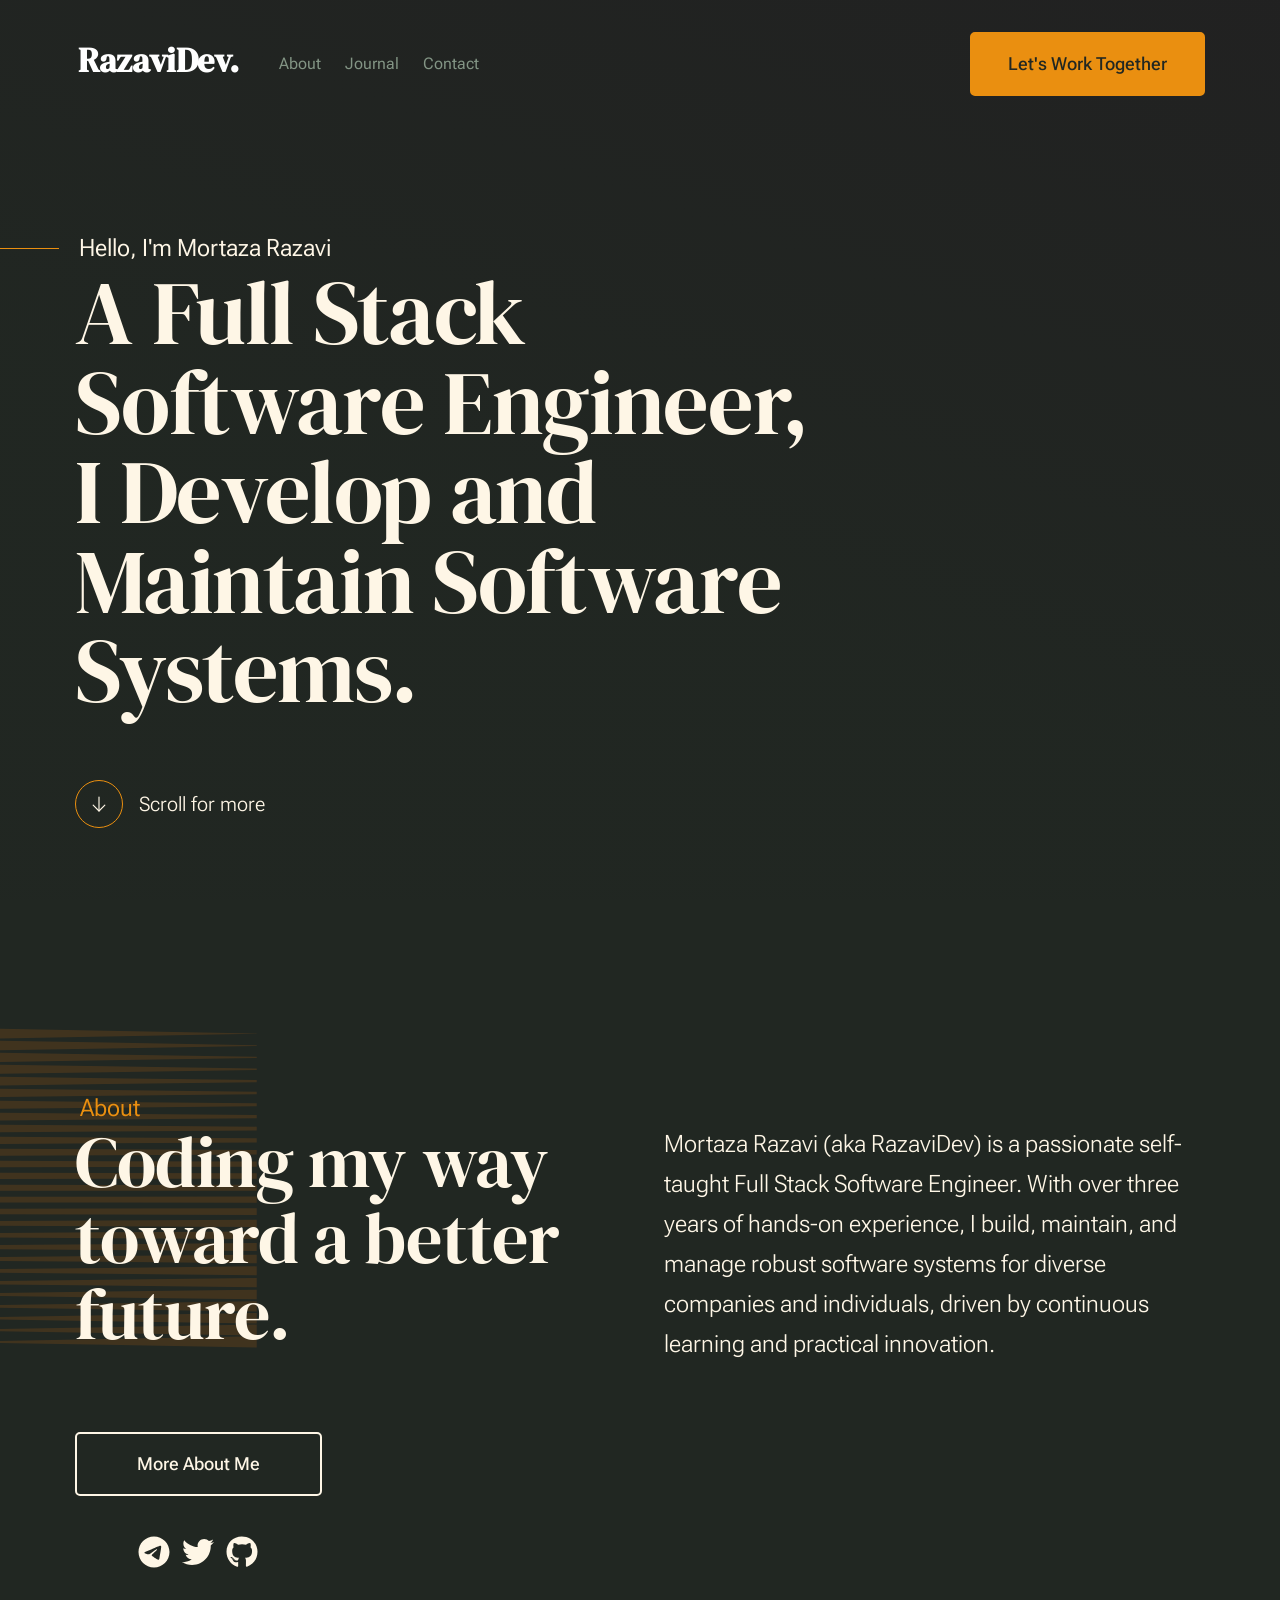
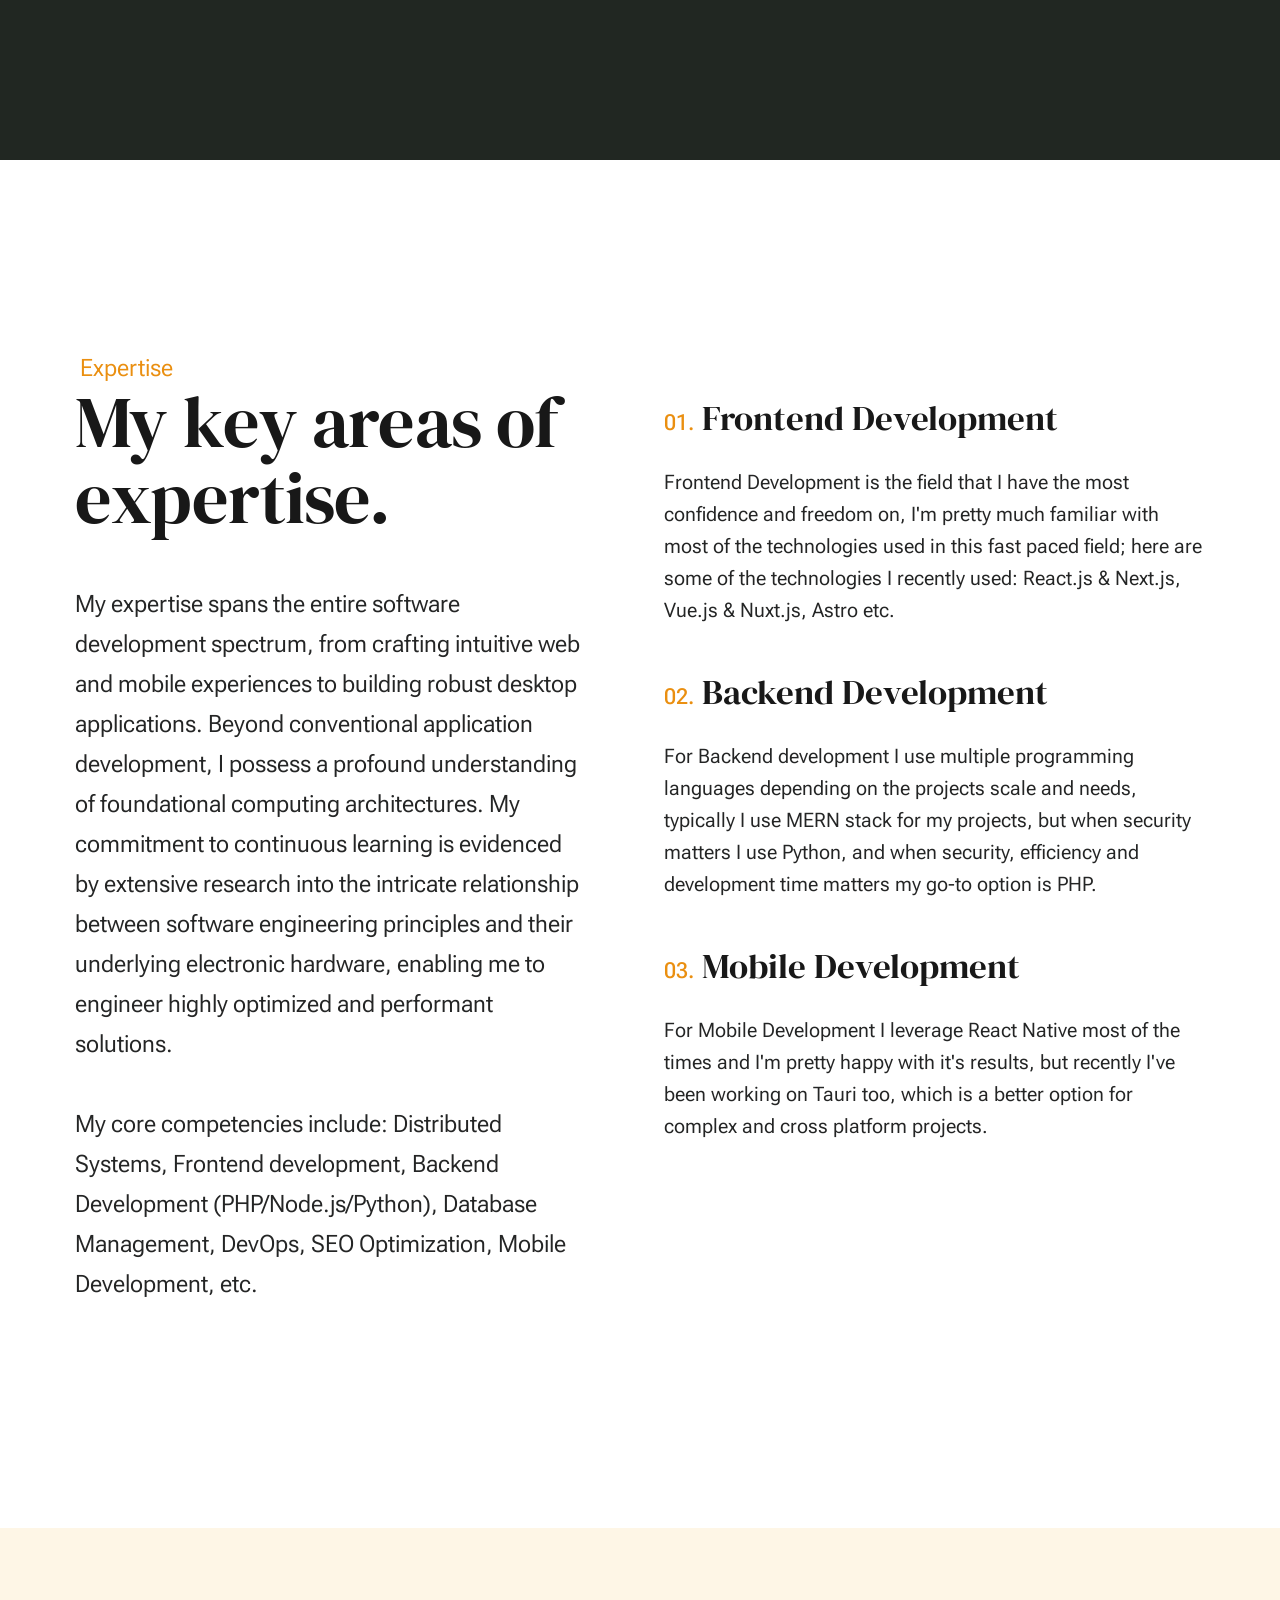
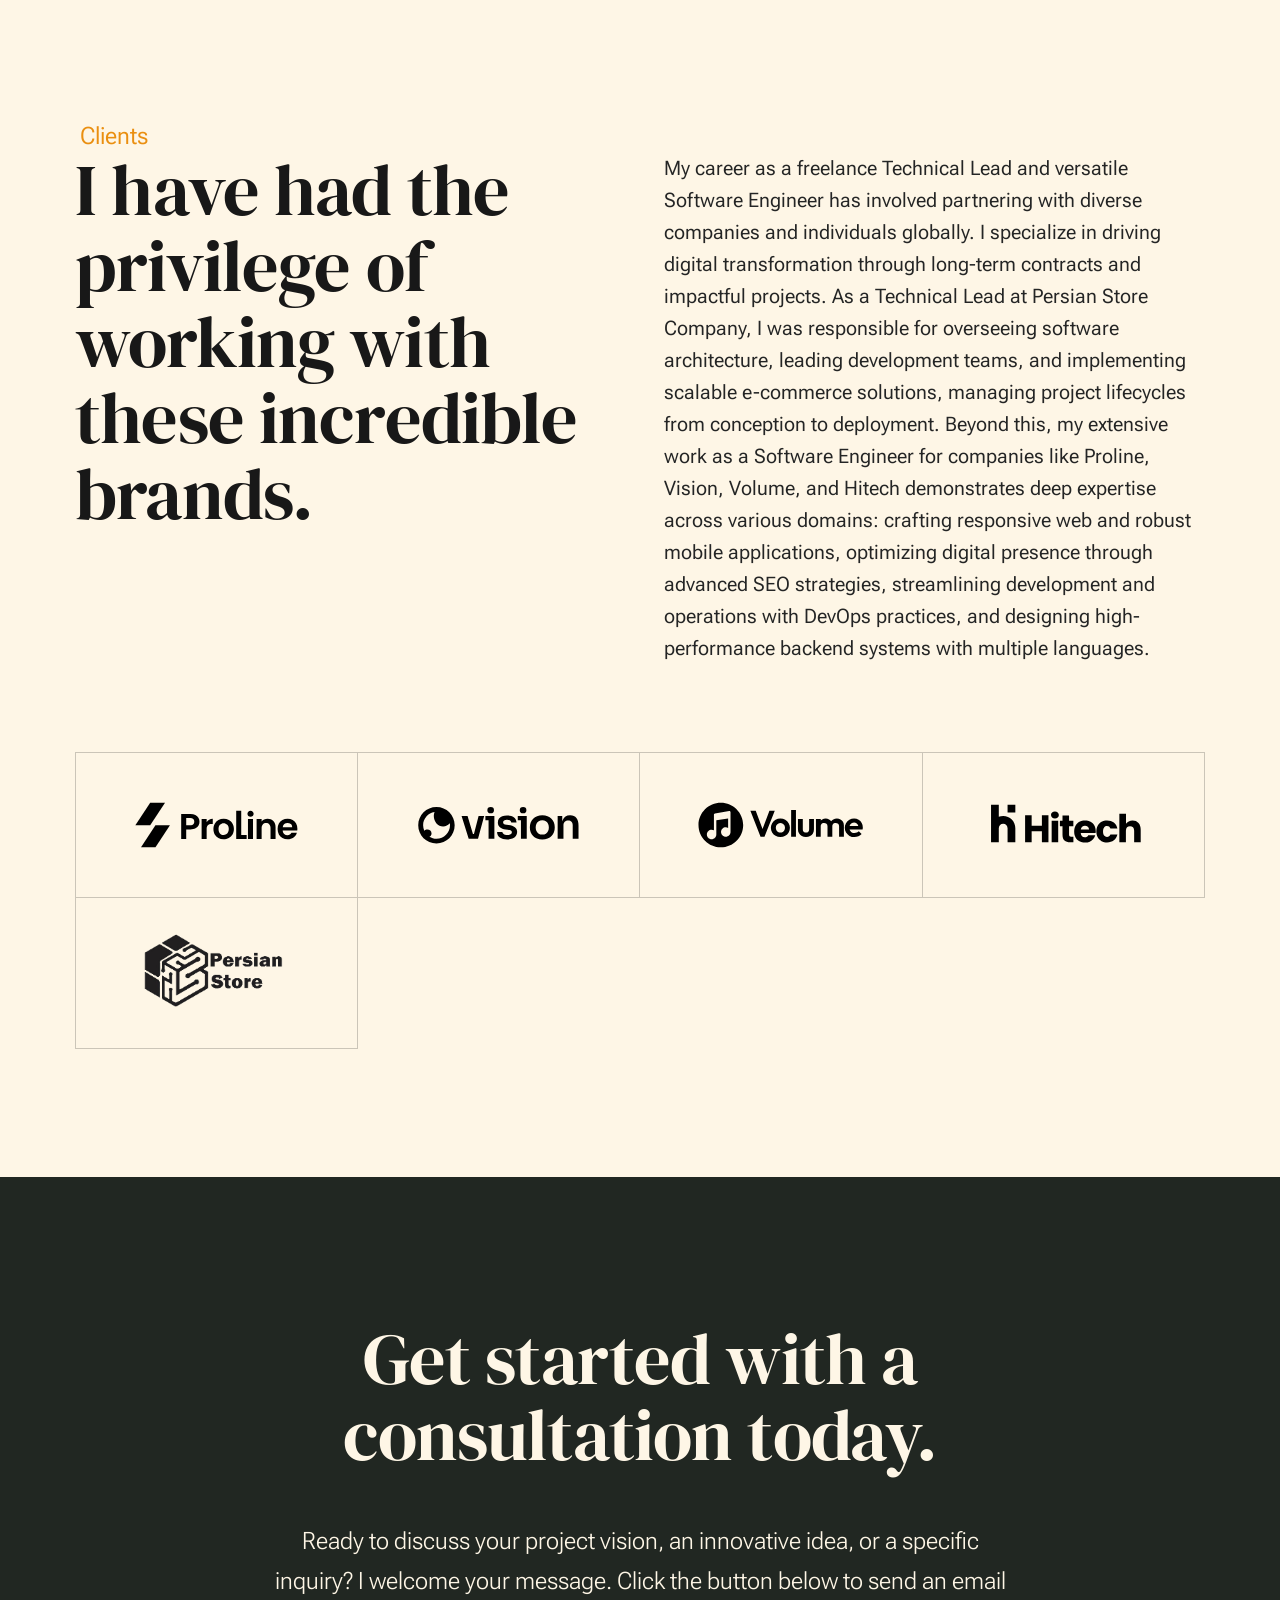
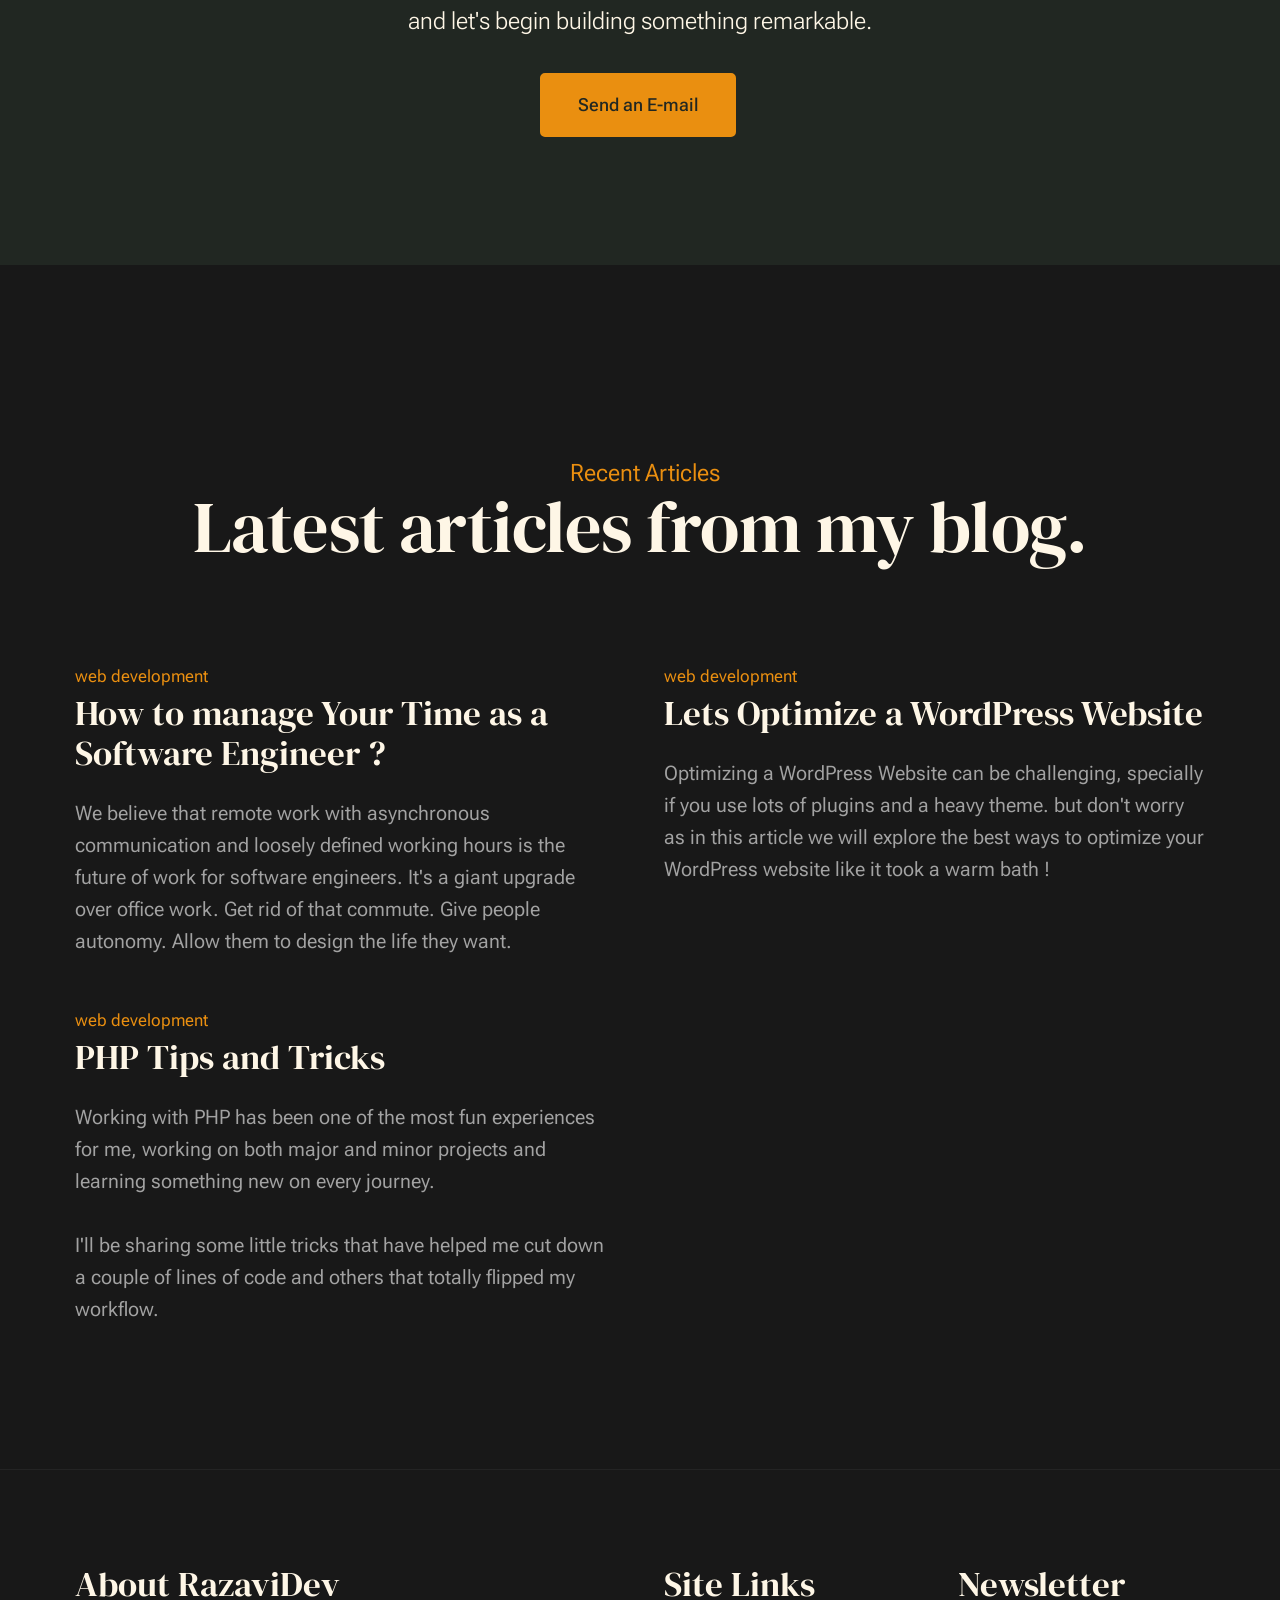
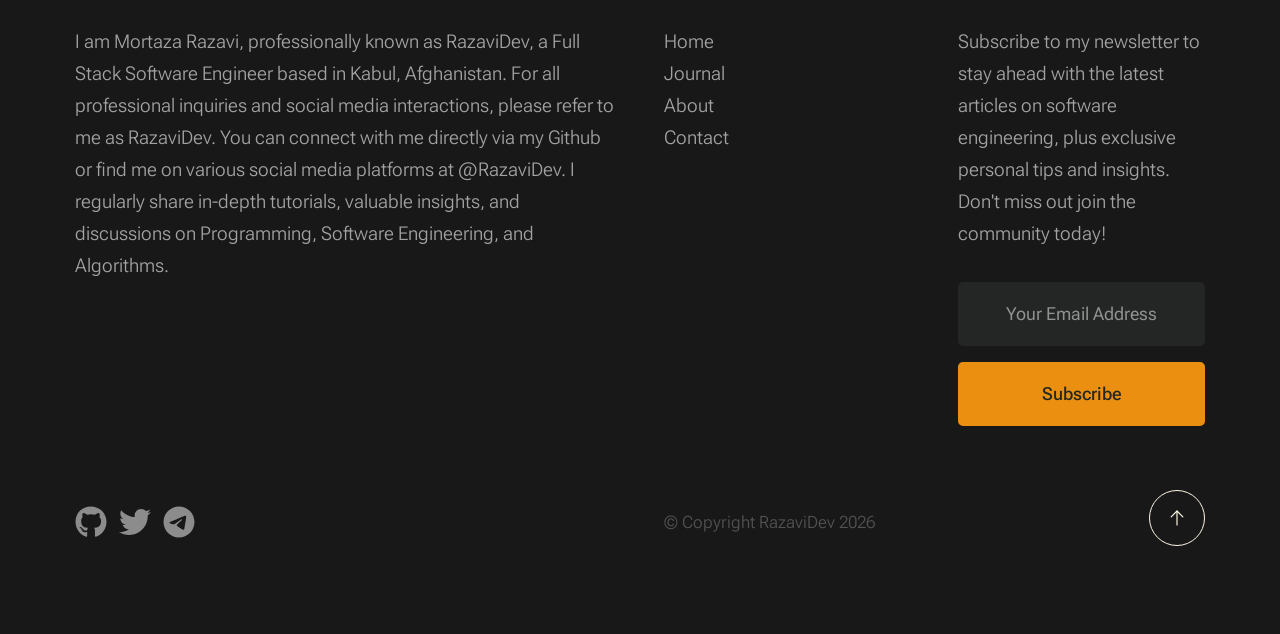
==== index.html @ 2c8953bf "website complete." ====
<!DOCTYPE html>
<html lang="en" class="js ss-loaded">

<head>

    <!--- basic page needs
    ================================================== -->
    <meta charset="utf-8">
    <meta name="viewport" content="width=device-width, initial-scale=1">
    <title>RazaviDev | Home</title>

    <script>
        document.documentElement.classList.remove('no-js');
        document.documentElement.classList.add('js');
    </script>

    <!-- CSS
    ================================================== -->
    <link rel="stylesheet" href="css/vendor.css">
    <link rel="stylesheet" href="css/styles.css">

    <!-- favicons
    ================================================== -->
    <link rel="apple-touch-icon" sizes="180x180" href="favicon.png">
    <link rel="icon" type="image/png" sizes="32x32" href="favicon.png">
    <link rel="icon" type="image/png" sizes="16x16" href="favicon.png">
    <link rel="manifest" href="site.webmanifest">

</head>


<body id="top" cz-shortcut-listen="true" class="ss-show">


    <!-- preloader
    ================================================== -->
    <div id="preloader" style="display: none;">
        <div id="loader" class="dots-fade">
            <div></div>
            <div></div>
            <div></div>
        </div>
    </div>


    <!-- page wrap
    ================================================== -->
    <div id="page" class="s-pagewrap ss-home">


        <!-- # site header 
        ================================================== -->
        <header class="s-header">

            <div class="row s-header__inner width-sixteen-col">

                <div class="s-header__block">
                    <div class="s-header__logo">
                        <a class="logo" href="index.html">
                            <!-- <img src="images/logo.svg" alt="Homepage"> -->
                            <h2>
                                RazaviDev.</h2>
                        </a>
                    </div>

                    <a class="s-header__menu-toggle" href="#0"><span>Menu</span></a>
                </div> <!-- end s-header__block -->

                <nav class="s-header__nav">

                    <ul class="s-header__menu-links">
                        <li><a href="about.html">About</a></li>
                        <li><a href="blog.html">Journal</a></li>
                        <li><a href="contact.html">Contact</a></li>
                    </ul> <!-- s-header__menu-links -->

                    <div class="s-header__contact">
                        <a href="contact.html" class="btn btn--primary s-header__contact-btn">Let's Work Together</a>
                    </div> <!-- s-header__contact -->

                </nav> <!-- end s-header__nav -->

            </div> <!-- end s-header__inner -->

        </header> <!-- end s-header -->


        <!-- # site main content
        ================================================== -->
        <section id="content" class="s-content">

            <!-- intro
            ----------------------------------------------- -->
            <section id="intro" class="s-intro">

                <div class="row s-intro__content width-sixteen-col">

                    <div class="column lg-12 s-intro__content-inner grid-block">

                        <div class="s-intro__content-text">
                            <div class="s-intro__content-pretitle text-pretitle">Hello, I'm Mortaza Razavi</div>
                            <h1 class="s-intro__content-title">A Full Stack Software Engineer, <br>
                                I Develop and Maintain Software Systems.<br>
                            </h1>
                        </div> <!-- s-intro__content-text -->

                        <div class="s-intro__content-media">
                            <div class="s-intro__content-media-inner">
                                <!-- <img src="images/intro-bg.jpg"
                                    srcset="images/intro-bg.jpg 1x, images/intro-bg@2x.jpg 2x" alt=""> -->
                                <div class="lines">
                                    <span></span>
                                </div>
                            </div>
                        </div> <!-- s-intro__content-media -->

                        <div class="s-intro__scroll-down">
                            <a href="#about" class="smoothscroll">
                                <div class="scroll-icon">
                                    <svg xmlns="http://www.w3.org/2000/svg" viewBox="0 0 24 24" width="36" height="36"
                                        fill="none" stroke="#97b34a" stroke-width="1" stroke-linecap="round"
                                        stroke-linejoin="round">&lt;!--! Atomicons Free 1.00 by @atisalab License -
                                        https://atomicons.com/license/ (Icons: CC BY 4.0) Copyright 2021 Atomicons
                                        --&gt;<polyline points="7 13 12 18 17 13"></polyline>
                                        <line x1="12" y1="18" x2="12" y2="6"></line>
                                    </svg>
                                </div>
                                <span>Scroll for more</span>
                            </a>
                        </div> <!-- s-intro__scroll-down -->

                    </div> <!-- s-intro__content-inner -->

                </div> <!-- s-intro__content -->

            </section> <!-- end s-intro -->

            <!-- about
            ----------------------------------------------- -->
            <section id="about" class="s-about target-section">

                <div class="row s-about__content width-sixteen-col">
                    <div class="column grid-block grid-section-split">

                        <img src="images/geometric_shape.svg" alt="" class="s-about__content-imgbg">

                        <div class="section-header grid-section-split__header">
                            <div class="text-pretitle">About</div>
                            <h2 class="text-display-title">
                                Coding my way toward a better future.
                            </h2>
                        </div> <!-- end section-header -->

                        <div class="s-about__content-main grid-section-split__primary">
                            <p class="attention-getter">
                                Mortaza Razavi (aka RazaviDev) is a passionate self-taught Full Stack Software Engineer.
                                With over
                                three years of hands-on experience, I build, maintain, and manage robust software
                                systems for diverse companies and individuals, driven by continuous learning and
                                practical innovation.
                            </p>

                        </div> <!-- end s-about__content-main -->

                        <div class="s-about__content-btn grid-section-split__bottom">
                            <a href="about.html" class="btn btn--stroke u-fullwidth">More About Me</a>

                            <ul class="s-about__social social-list">
                                <li>
                                    <a href="https://t.me/razavidev">
                                        <svg xmlns="http://www.w3.org/2000/svg"
                                            viewBox="0 0 496 512"><!--! Font Awesome Free 6.4.2 by @fontawesome - https://fontawesome.com License - https://fontawesome.com/license/free (Icons: CC BY 4.0, Fonts: SIL OFL 1.1, Code: MIT License) Copyright 2023 Fonticons, Inc. -->
                                            <path
                                                d="M248,8C111.033,8,0,119.033,0,256S111.033,504,248,504,496,392.967,496,256,384.967,8,248,8ZM362.952,176.66c-3.732,39.215-19.881,134.378-28.1,178.3-3.476,18.584-10.322,24.816-16.948,25.425-14.4,1.326-25.338-9.517-39.287-18.661-21.827-14.308-34.158-23.215-55.346-37.177-24.485-16.135-8.612-25,5.342-39.5,3.652-3.793,67.107-61.51,68.335-66.746.153-.655.3-3.1-1.154-4.384s-3.59-.849-5.135-.5q-3.283.746-104.608,69.142-14.845,10.194-26.894,9.934c-8.855-.191-25.888-5.006-38.551-9.123-15.531-5.048-27.875-7.717-26.8-16.291q.84-6.7,18.45-13.7,108.446-47.248,144.628-62.3c68.872-28.647,83.183-33.623,92.511-33.789,2.052-.034,6.639.474,9.61,2.885a10.452,10.452,0,0,1,3.53,6.716A43.765,43.765,0,0,1,362.952,176.66Z">
                                            </path>
                                        </svg>
                                        <span class="u-screen-reader-text">Telegram</span>
                                    </a>
                                </li>
                                <li>
                                    <a href="https://twitter.com/razavidev">
                                        <svg xmlns="http://www.w3.org/2000/svg"
                                            viewBox="0 0 512 512"><!--! Font Awesome Free 6.4.2 by @fontawesome - https://fontawesome.com License - https://fontawesome.com/license/free (Icons: CC BY 4.0, Fonts: SIL OFL 1.1, Code: MIT License) Copyright 2023 Fonticons, Inc. -->
                                            <path
                                                d="M459.37 151.716c.325 4.548.325 9.097.325 13.645 0 138.72-105.583 298.558-298.558 298.558-59.452 0-114.68-17.219-161.137-47.106 8.447.974 16.568 1.299 25.34 1.299 49.055 0 94.213-16.568 130.274-44.832-46.132-.975-84.792-31.188-98.112-72.772 6.498.974 12.995 1.624 19.818 1.624 9.421 0 18.843-1.3 27.614-3.573-48.081-9.747-84.143-51.98-84.143-102.985v-1.299c13.969 7.797 30.214 12.67 47.431 13.319-28.264-18.843-46.781-51.005-46.781-87.391 0-19.492 5.197-37.36 14.294-52.954 51.655 63.675 129.3 105.258 216.365 109.807-1.624-7.797-2.599-15.918-2.599-24.04 0-57.828 46.782-104.934 104.934-104.934 30.213 0 57.502 12.67 76.67 33.137 23.715-4.548 46.456-13.32 66.599-25.34-7.798 24.366-24.366 44.833-46.132 57.827 21.117-2.273 41.584-8.122 60.426-16.243-14.292 20.791-32.161 39.308-52.628 54.253z">
                                            </path>
                                        </svg>
                                        <span class="u-screen-reader-text">Twitter</span>
                                    </a>
                                </li>
                                <li>
                                    <a href="https://github.com/razavidev">
                                        <svg xmlns="http://www.w3.org/2000/svg"
                                            viewBox="0 0 496 512"><!--! Font Awesome Free 6.4.2 by @fontawesome - https://fontawesome.com License - https://fontawesome.com/license/free (Icons: CC BY 4.0, Fonts: SIL OFL 1.1, Code: MIT License) Copyright 2023 Fonticons, Inc. -->
                                            <path
                                                d="M165.9 397.4c0 2-2.3 3.6-5.2 3.6-3.3.3-5.6-1.3-5.6-3.6 0-2 2.3-3.6 5.2-3.6 3-.3 5.6 1.3 5.6 3.6zm-31.1-4.5c-.7 2 1.3 4.3 4.3 4.9 2.6 1 5.6 0 6.2-2s-1.3-4.3-4.3-5.2c-2.6-.7-5.5.3-6.2 2.3zm44.2-1.7c-2.9.7-4.9 2.6-4.6 4.9.3 2 2.9 3.3 5.9 2.6 2.9-.7 4.9-2.6 4.6-4.6-.3-1.9-3-3.2-5.9-2.9zM244.8 8C106.1 8 0 113.3 0 252c0 110.9 69.8 205.8 169.5 239.2 12.8 2.3 17.3-5.6 17.3-12.1 0-6.2-.3-40.4-.3-61.4 0 0-70 15-84.7-29.8 0 0-11.4-29.1-27.8-36.6 0 0-22.9-15.7 1.6-15.4 0 0 24.9 2 38.6 25.8 21.9 38.6 58.6 27.5 72.9 20.9 2.3-16 8.8-27.1 16-33.7-55.9-6.2-112.3-14.3-112.3-110.5 0-27.5 7.6-41.3 23.6-58.9-2.6-6.5-11.1-33.3 2.6-67.9 20.9-6.5 69 27 69 27 20-5.6 41.5-8.5 62.8-8.5s42.8 2.9 62.8 8.5c0 0 48.1-33.6 69-27 13.7 34.7 5.2 61.4 2.6 67.9 16 17.7 25.8 31.5 25.8 58.9 0 96.5-58.9 104.2-114.8 110.5 9.2 7.9 17 22.9 17 46.4 0 33.7-.3 75.4-.3 83.6 0 6.5 4.6 14.4 17.3 12.1C428.2 457.8 496 362.9 496 252 496 113.3 383.5 8 244.8 8zM97.2 352.9c-1.3 1-1 3.3.7 5.2 1.6 1.6 3.9 2.3 5.2 1 1.3-1 1-3.3-.7-5.2-1.6-1.6-3.9-2.3-5.2-1zm-10.8-8.1c-.7 1.3.3 2.9 2.3 3.9 1.6 1 3.6.7 4.3-.7.7-1.3-.3-2.9-2.3-3.9-2-.6-3.6-.3-4.3.7zm32.4 35.6c-1.6 1.3-1 4.3 1.3 6.2 2.3 2.3 5.2 2.6 6.5 1 1.3-1.3.7-4.3-1.3-6.2-2.2-2.3-5.2-2.6-6.5-1zm-11.4-14.7c-1.6 1-1.6 3.6 0 5.9 1.6 2.3 4.3 3.3 5.6 2.3 1.6-1.3 1.6-3.9 0-6.2-1.4-2.3-4-3.3-5.6-2z">
                                            </path>
                                        </svg>
                                        <span class="u-screen-reader-text">Github</span>
                                    </a>
                                </li>
                            </ul> <!-- end s-footer__social -->
                        </div> <!-- end s-about__content-btn -->

                    </div> <!-- content-inner -->
                </div>

            </section> <!-- end s-about -->

            <!-- expertise
            ----------------------------------------------- -->
            <section id="expertise" class="s-expertise">

                <div class="row s-expertise__content width-sixteen-col">
                    <div class="column xl-12 grid-block grid-section-split">

                        <div class="section-header grid-section-split__header">
                            <div class="text-pretitle">Expertise</div>
                            <h2 class="text-display-title">
                                My key areas of expertise.
                            </h2>

                            <p class="lead">
                                My expertise spans the entire software development spectrum, from crafting intuitive web
                                and mobile experiences to building robust desktop applications. Beyond conventional
                                application development, I possess a profound understanding of foundational computing
                                architectures. My commitment to continuous learning is evidenced by extensive research
                                into the intricate relationship between software engineering principles and their
                                underlying electronic hardware, enabling me to engineer highly optimized and performant
                                solutions.
                                <br><br>
                                My core competencies include: Distributed Systems, Frontend development,
                                Backend
                                Development (PHP/Node.js/Python), Database Management, DevOps, SEO Optimization, Mobile
                                Development, etc.
                            </p>
                        </div> <!-- end section-header -->

                        <div class="s-expertise__content-main grid-section-split__primary">

                            <div class="grid-list-items list-items show-ctr">
                                <div class="grid-list-items__item list-items__item">
                                    <div class="grid-list-items__title list-items__item-header">
                                        <h3 class="list-items__item-title">Frontend Development</h3>
                                    </div>
                                    <div class="grid-list-items__text list-items__item-text">
                                        <p>
                                            Frontend Development is the field that I have the most confidence and
                                            freedom on,
                                            I'm pretty much familiar with most of the technologies used in this fast
                                            paced
                                            field; here are some of the technologies I recently used: React.js &amp;
                                            Next.js, Vue.js &amp; Nuxt.js, Astro etc.
                                        </p>
                                    </div>
                                </div> <!-- list-item -->
                                <div class="grid-list-items__item list-items__item">
                                    <div class="grid-list-items__title list-items__item-header">
                                        <h3 class="list-items__item-title">Backend Development</h3>
                                    </div>
                                    <div class="grid-list-items__text list-items__item-text">
                                        <p>
                                            For Backend development I use multiple programming languages depending on
                                            the projects scale and needs, typically I use MERN stack for my
                                            projects, but when security matters I use Python, and when security,
                                            efficiency and development time matters my go-to option is PHP.
                                        </p>
                                    </div>
                                </div> <!-- list-expertise__item -->
                                <div class="grid-list-items__item list-items__item">
                                    <div class="grid-list-items__title list-items__item-header">
                                        <h3 class="list-items__item-title">Mobile Development</h3>
                                    </div>
                                    <div class="grid-list-items__text list-items__item-text">
                                        <p>
                                            For Mobile Development I leverage React Native most of the times and I'm
                                            pretty happy with it's results, but recently I've been working on Tauri too,
                                            which is a better option for complex and cross platform projects.
                                        </p>
                                    </div>
                                </div> <!-- list-expertise__item -->
                            </div> <!-- grid-list-items -->
                        </div> <!-- end s-expertise__content-main -->

                        <!-- <div class="s-expertise__content-btn grid-section-split__bottom">
                            <a href="services.html" class="btn btn--stroke u-fullwidth">View All Services</a>
                        </div> end s-about__content-btn -->

                    </div> <!-- end grid-block-->
                </div> <!-- end s-expertise__content -->

            </section> <!-- end s-expertise -->

            <!-- clients
            ----------------------------------------------- -->
            <section id="clients" class="s-clients">

                <div class="row s-clients__content-block width-sixteen-col">
                    <div class="column xl-12 grid-block grid-section-split">

                        <div class="section-header grid-section-split__header">
                            <div class="text-pretitle">Clients</div>
                            <h2 class="text-display-title">
                                I have had the privilege of working with these incredible brands.
                            </h2>
                        </div> <!-- end section-header -->

                        <div class="grid-section-split__primary">
                            <!-- <p class="lead">
                            </p> -->
                            My career as a freelance Technical Lead and versatile Software Engineer has involved
                            partnering with diverse companies and individuals globally. I specialize in driving digital
                            transformation through long-term contracts and impactful projects. As a Technical Lead at
                            Persian Store Company, I was responsible for overseeing software architecture, leading
                            development teams, and implementing scalable e-commerce solutions, managing project
                            lifecycles from conception to deployment. Beyond this, my extensive work as a Software
                            Engineer for companies like Proline, Vision, Volume, and Hitech demonstrates deep expertise
                            across various domains: crafting responsive web and robust mobile applications, optimizing
                            digital presence through advanced SEO strategies, streamlining development and operations
                            with DevOps practices, and designing high-performance backend systems with multiple
                            languages.
                            <p>
                            </p>
                        </div> <!-- end grid-section-split__primary -->

                    </div> <!-- end column -->
                </div> <!-- end row -->

                <div class="row s-clients__content-block width-sixteen-col">
                    <div class="column xl-12">

                        <div class="clients-list">
                            <div class="clients-list__item">
                                <a href="#0">
                                    <img src="images/clients/proline.svg" alt="">
                                </a>
                            </div>
                            <div class="clients-list__item">
                                <a href="#0">
                                    <img src="images/clients/vision.svg" alt="">
                                </a>
                            </div>
                            <div class="column clients-list__item">
                                <a href="#0">
                                    <img src="images/clients/volume.svg" alt="">
                                </a>
                            </div>
                            <div class="column clients-list__item">
                                <a href="#0">
                                    <img src="images/clients/hitech.svg" alt="">
                                </a>
                            </div>
                            <div class="column clients-list__item">
                                <a href="#0">
                                    <img src="images/clients/persian-store.png" alt="">
                                </a>
                            </div>
                            <!-- <div class="clients-list__item">
                                <a href="#0">
                                    <img src="images/clients/terra.svg" alt="">
                                </a>
                            </div>
                            <div class="clients-list__item">
                                <a href="#0">
                                    <img src="images/clients/chain.svg" alt="">
                                </a>
                            </div> -->
                        </div> <!-- end clients-list -->

                    </div> <!-- end column -->
                </div> <!-- end row -->

                <!-- <div class="row s-clients__content-block width-sixteen-col">
                    <div class="column xl-12 testimonials">

                        <div class="swiper-container testimonials__slider home-slider">

                            <div class="swiper-wrapper">
                                <div class="testimonials__slide swiper-slide">
                                    <p>
                                        Molestiae incidunt consequatur quis ipsa autem nam sit enim magni. Voluptas
                                        tempore rem.
                                        Explicabo a quaerat sint autem dolore ducimus ut consequatur neque. Nisi dolores
                                        quaerat fuga rem nihil nostrum.
                                        Laudantium quia consequatur molestias.
                                    </p>
                                    <div class="testimonials__author">
                                        <img src="images/avatars/user-01.jpg" alt="Author image"
                                            class="testimonials__avatar">
                                        <cite class="testimonials__cite">
                                            <strong>John Rockefeller</strong>
                                            <span>Standard Oil Co.</span>
                                        </cite>
                                    </div>
                                </div>

                            </div>

                            <div class="swiper-pagination"></div>

                        </div>

                    </div>
                </div> -->
            </section> <!-- end s-clients -->

        </section> <!-- s-content-->

        <!-- # cta
        ================================================== -->
        <section id="cta" class="s-cta">

            <div class="row row-x-center text-center">
                <div class="column xl-8 lg-12">

                    <div class="s-cta__content">
                        <h2 class="text-display-title">
                            Get started with a consultation today.
                        </h2>
                        <p class="lead">
                            Ready to discuss your project vision, an innovative idea, or a specific inquiry? I welcome
                            your message. Click the button below to send an email and let's begin building something
                            remarkable.
                        </p>
                        <a href="mailto:m.razavi.dev@gmail.com" class="btn btn--primary">Send an E-mail</a>

                    </div>

                </div>
            </div>

        </section> <!-- end s-cta -->

        <!-- # journal
        ================================================== -->
        <section id="journal" class="s-journal">

            <div class="row s-journal__content width-sixteen-col">
                <div class="column xl-12 grid-block">

                    <div class="grid-full section-header text-center">
                        <div class="text-pretitle">Recent Articles</div>
                        <h2 class="text-display-title">
                            Latest articles from my blog.
                        </h2>
                    </div> <!-- end section-header -->

                    <div class="grid-full s-journal__content-main grid-list-items">

                        <div class="grid-list-items__item blog-card">
                            <div class="blog-card__header">
                                <div class="blog-card__cat-links">
                                    <a href="/blog.html">web development</a>
                                </div>
                                <h3 class="blog-card__title"><a
                                        href="./blog/how-to-manage-your-time-as-a-software-engineer.html">How to
                                        manage Your Time as a Software Engineer ?</a></h3>
                            </div>
                            <div class="blog-card__text">
                                <p>We believe that remote work with asynchronous communication and loosely defined
                                    working hours is the future of work for software engineers. It's a giant upgrade
                                    over office work. Get rid of that commute. Give people autonomy. Allow them to
                                    design the life they want.</p>
                            </div>
                        </div>

                        <div class="grid-list-items__item blog-card">
                            <div class="blog-card__header">
                                <div class="blog-card__cat-links">
                                    <a href="/blog.html">web development</a>
                                </div>
                                <h3 class="blog-card__title"><a
                                        href="./blog/lets-optimize-a-wordpress-website.html">Lets Optimize a WordPress
                                        Website</a></h3>
                            </div>
                            <div class="blog-card__text">
                                <p> Optimizing a WordPress Website can be challenging, specially if you use lots of
                                    plugins and
                                    a heavy theme. but don't worry as in this article we will explore the best ways to
                                    optimize
                                    your WordPress website like it took a warm bath !</p>
                            </div>
                        </div>

                        <div class="grid-list-items__item blog-card">
                            <div class="blog-card__header">
                                <div class="blog-card__cat-links">
                                    <a href="/blog.html">web development</a>
                                </div>
                                <h3 class="blog-card__title"><a
                                        href="./blog/php-tips-and-tricks.html">PHP Tips and Tricks</a></h3>
                            </div>
                            <div class="blog-card__text">
                            <p>Working with PHP has been one of the most fun experiences for me, working on both major
                                and minor projects and learning something new on every journey.</p>

                            <p>I'll be sharing some little tricks that have helped me cut down a couple of lines of code
                                and others that totally flipped my workflow.</p>
                            </div>
                        </div>

                    </div> <!-- end grid-list-items -->

                </div> <!-- end grid-block-->
            </div> <!-- end s-journal__content -->

        </section> <!-- end s-journal -->

        <!-- # footer 
        ================================================== -->
        <footer class="s-footer">
            <div class="row s-footer__content">
                <div class="column xl-6 lg-6 md-12 s-footer__block s-footer__about">
                    <h3>About RazaviDev</h3>
                    <p>
                        I am Mortaza Razavi, professionally known as RazaviDev, a Full Stack Software Engineer based in
                        Kabul, Afghanistan. For all professional inquiries and social media interactions, please refer
                        to me as RazaviDev. You can connect with me directly via my Github or find me on various social
                        media platforms at @RazaviDev. I regularly share
                        in-depth tutorials, valuable insights, and discussions on Programming, Software Engineering, and
                        Algorithms.
                    </p>
                </div>
                <div class="column xl-3 lg-6 md-12 s-footer__block s-footer__site-links">
                    <h3>Site Links</h3>
                    <ul class="link-list">
                        <li><a href="index.html">Home</a></li>
                        <li><a href="blog.html">Journal</a></li>
                        <li><a href="about.html">About</a></li>
                        <li><a href="contact.html">Contact</a></li>
                        <!-- <li><a href="https://www.dreamhost.com/r.cgi?287326">DreamHost</a></li> -->
                    </ul>
                </div>
                <div class="column xl-3 lg-6 md-12 tab-12 s-footer__block s-footer__newsletter">
                    <h3>Newsletter</h3>
                    <p>
                        Subscribe to my newsletter to stay ahead with the latest articles on software engineering, plus
                        exclusive personal tips and insights. Don't miss out join the community today!
                    </p>

                    <div class="subscribe-form">
                        <form id="mc-form" class="mc-form" novalidate="true">
                            <input type="email" name="EMAIL" id="mce-EMAIL" class="u-fullwidth text-center"
                                placeholder="Your Email Address"
                                title="The domain portion of the email address is invalid (the portion after the @)."
                                pattern="^([^\x00-\x20\x22\x28\x29\x2c\x2e\x3a-\x3c\x3e\x40\x5b-\x5d\x7f-\xff]+|\x22([^\x0d\x22\x5c\x80-\xff]|\x5c[\x00-\x7f])*\x22)(\x2e([^\x00-\x20\x22\x28\x29\x2c\x2e\x3a-\x3c\x3e\x40\x5b-\x5d\x7f-\xff]+|\x22([^\x0d\x22\x5c\x80-\xff]|\x5c[\x00-\x7f])*\x22))*\x40([^\x00-\x20\x22\x28\x29\x2c\x2e\x3a-\x3c\x3e\x40\x5b-\x5d\x7f-\xff]+|\x5b([^\x0d\x5b-\x5d\x80-\xff]|\x5c[\x00-\x7f])*\x5d)(\x2e([^\x00-\x20\x22\x28\x29\x2c\x2e\x3a-\x3c\x3e\x40\x5b-\x5d\x7f-\xff]+|\x5b([^\x0d\x5b-\x5d\x80-\xff]|\x5c[\x00-\x7f])*\x5d))*(\.\w{2,})+$"
                                required="">
                            <input type="submit" name="subscribe" value="Subscribe"
                                class="btn btn--primary btn--small u-fullwidth">
                            <!-- <div style="position: absolute; left: -5000px;" aria-hidden="true"><input type="text" name="b_cdb7b577e41181934ed6a6a44_9a91cfe7b3" tabindex="-1" value=""></div> -->
                            <div class="mc-status"></div>
                        </form>
                    </div>
                </div>
            </div>

            <div class="row s-footer__bottom">
                <div class="column xl-6 lg-12">
                    <ul class="s-footer__social social-list">
                        <li>
                            <a href="https://github.com/razavidev">
                                <svg xmlns="http://www.w3.org/2000/svg"
                                    viewBox="0 0 496 512"><!--! Font Awesome Free 6.4.2 by @fontawesome - https://fontawesome.com License - https://fontawesome.com/license/free (Icons: CC BY 4.0, Fonts: SIL OFL 1.1, Code: MIT License) Copyright 2023 Fonticons, Inc. -->
                                    <path
                                        d="M165.9 397.4c0 2-2.3 3.6-5.2 3.6-3.3.3-5.6-1.3-5.6-3.6 0-2 2.3-3.6 5.2-3.6 3-.3 5.6 1.3 5.6 3.6zm-31.1-4.5c-.7 2 1.3 4.3 4.3 4.9 2.6 1 5.6 0 6.2-2s-1.3-4.3-4.3-5.2c-2.6-.7-5.5.3-6.2 2.3zm44.2-1.7c-2.9.7-4.9 2.6-4.6 4.9.3 2 2.9 3.3 5.9 2.6 2.9-.7 4.9-2.6 4.6-4.6-.3-1.9-3-3.2-5.9-2.9zM244.8 8C106.1 8 0 113.3 0 252c0 110.9 69.8 205.8 169.5 239.2 12.8 2.3 17.3-5.6 17.3-12.1 0-6.2-.3-40.4-.3-61.4 0 0-70 15-84.7-29.8 0 0-11.4-29.1-27.8-36.6 0 0-22.9-15.7 1.6-15.4 0 0 24.9 2 38.6 25.8 21.9 38.6 58.6 27.5 72.9 20.9 2.3-16 8.8-27.1 16-33.7-55.9-6.2-112.3-14.3-112.3-110.5 0-27.5 7.6-41.3 23.6-58.9-2.6-6.5-11.1-33.3 2.6-67.9 20.9-6.5 69 27 69 27 20-5.6 41.5-8.5 62.8-8.5s42.8 2.9 62.8 8.5c0 0 48.1-33.6 69-27 13.7 34.7 5.2 61.4 2.6 67.9 16 17.7 25.8 31.5 25.8 58.9 0 96.5-58.9 104.2-114.8 110.5 9.2 7.9 17 22.9 17 46.4 0 33.7-.3 75.4-.3 83.6 0 6.5 4.6 14.4 17.3 12.1C428.2 457.8 496 362.9 496 252 496 113.3 383.5 8 244.8 8zM97.2 352.9c-1.3 1-1 3.3.7 5.2 1.6 1.6 3.9 2.3 5.2 1 1.3-1 1-3.3-.7-5.2-1.6-1.6-3.9-2.3-5.2-1zm-10.8-8.1c-.7 1.3.3 2.9 2.3 3.9 1.6 1 3.6.7 4.3-.7.7-1.3-.3-2.9-2.3-3.9-2-.6-3.6-.3-4.3.7zm32.4 35.6c-1.6 1.3-1 4.3 1.3 6.2 2.3 2.3 5.2 2.6 6.5 1 1.3-1.3.7-4.3-1.3-6.2-2.2-2.3-5.2-2.6-6.5-1zm-11.4-14.7c-1.6 1-1.6 3.6 0 5.9 1.6 2.3 4.3 3.3 5.6 2.3 1.6-1.3 1.6-3.9 0-6.2-1.4-2.3-4-3.3-5.6-2z">
                                    </path>
                                </svg>
                                <span class="u-screen-reader-text">Github</span>
                            </a>
                        </li>
                        <li>
                            <a href="https://twitter.com/razavidev">
                                <svg xmlns="http://www.w3.org/2000/svg"
                                    viewBox="0 0 512 512"><!--! Font Awesome Free 6.4.2 by @fontawesome - https://fontawesome.com License - https://fontawesome.com/license/free (Icons: CC BY 4.0, Fonts: SIL OFL 1.1, Code: MIT License) Copyright 2023 Fonticons, Inc. -->
                                    <path
                                        d="M459.37 151.716c.325 4.548.325 9.097.325 13.645 0 138.72-105.583 298.558-298.558 298.558-59.452 0-114.68-17.219-161.137-47.106 8.447.974 16.568 1.299 25.34 1.299 49.055 0 94.213-16.568 130.274-44.832-46.132-.975-84.792-31.188-98.112-72.772 6.498.974 12.995 1.624 19.818 1.624 9.421 0 18.843-1.3 27.614-3.573-48.081-9.747-84.143-51.98-84.143-102.985v-1.299c13.969 7.797 30.214 12.67 47.431 13.319-28.264-18.843-46.781-51.005-46.781-87.391 0-19.492 5.197-37.36 14.294-52.954 51.655 63.675 129.3 105.258 216.365 109.807-1.624-7.797-2.599-15.918-2.599-24.04 0-57.828 46.782-104.934 104.934-104.934 30.213 0 57.502 12.67 76.67 33.137 23.715-4.548 46.456-13.32 66.599-25.34-7.798 24.366-24.366 44.833-46.132 57.827 21.117-2.273 41.584-8.122 60.426-16.243-14.292 20.791-32.161 39.308-52.628 54.253z">
                                    </path>
                                </svg>
                                <span class="u-screen-reader-text">Twitter</span>
                            </a>
                        </li>
                        <li>
                            <a href="https://t.me/razavidev">
                                <svg xmlns="http://www.w3.org/2000/svg"
                                    viewBox="0 0 496 512"><!--! Font Awesome Free 6.4.2 by @fontawesome - https://fontawesome.com License - https://fontawesome.com/license/free (Icons: CC BY 4.0, Fonts: SIL OFL 1.1, Code: MIT License) Copyright 2023 Fonticons, Inc. -->
                                    <path
                                        d="M248,8C111.033,8,0,119.033,0,256S111.033,504,248,504,496,392.967,496,256,384.967,8,248,8ZM362.952,176.66c-3.732,39.215-19.881,134.378-28.1,178.3-3.476,18.584-10.322,24.816-16.948,25.425-14.4,1.326-25.338-9.517-39.287-18.661-21.827-14.308-34.158-23.215-55.346-37.177-24.485-16.135-8.612-25,5.342-39.5,3.652-3.793,67.107-61.51,68.335-66.746.153-.655.3-3.1-1.154-4.384s-3.59-.849-5.135-.5q-3.283.746-104.608,69.142-14.845,10.194-26.894,9.934c-8.855-.191-25.888-5.006-38.551-9.123-15.531-5.048-27.875-7.717-26.8-16.291q.84-6.7,18.45-13.7,108.446-47.248,144.628-62.3c68.872-28.647,83.183-33.623,92.511-33.789,2.052-.034,6.639.474,9.61,2.885a10.452,10.452,0,0,1,3.53,6.716A43.765,43.765,0,0,1,362.952,176.66Z">
                                    </path>
                                </svg>
                                <span class="u-screen-reader-text">Instagram</span>
                            </a>
                        </li>
                    </ul> <!-- end s-footer__social -->
                </div>
                <div class="column xl-6 lg-12">
                    <p class="ss-copyright">
                        <span>© Copyright RazaviDev
                            <script>document.write(new Date().getFullYear())</script>
                        </span>
                    </p>
                </div>

                <div class="ss-go-top">
                    <a class="smoothscroll" title="Back to Top" href="#top">
                        <svg xmlns="http://www.w3.org/2000/svg" viewBox="0 0 24 24" width="36" height="36" fill="none"
                            stroke="#ffffff" stroke-width="1" stroke-linecap="round" stroke-linejoin="round">&lt;!--!
                            Atomicons Free 1.00 by @atisalab License - https://atomicons.com/license/ (Icons: CC BY 4.0)
                            Copyright 2021 Atomicons --&gt;<polyline points="17 11 12 6 7 11"></polyline>
                            <line x1="12" y1="18" x2="12" y2="6"></line>
                        </svg>
                    </a>
                </div> <!-- end ss-go-top -->
            </div>

        </footer> <!-- end s-footer -->

    </div> <!-- end page-wrap -->

    <!-- Java Script
    ================================================== -->
    <script src="js/plugins.js"></script>
    <script src="js/main.js"></script>

    <div>
        <div id="plasmo-overlay-0" class="plasmo-csui-container"
            style="display: flex; position: absolute; top: 0px; left: 0px;"></div>
    </div>
</body>

</html>
---- css/vendor.css ----
/* ===================================================================
 * Monica Third-party Stylesheets
 * Template Ver. 1.0.0
 * 12-13-2022
 * -------------------------------------------------------------------
 *
 * TOC:
 * # PrismJS
 * # Swiper
 *
 * ------------------------------------------------------------------- */


/* ===================================================================
 * # PrismJS 1.20.0
 *   https://prismjs.com/download.html#themes=prism-okaidia&languages=markup+css+clike+javascript+markup-templating+php 
 *   
 *   okaidia theme for JavaScript, CSS and HTML
 *   Loosely based on Monokai textmate theme by http://www.monokai.nl/
 *   @author ocodia
 * ------------------------------------------------------------------- */
code[class*=language-],
pre[class*=language-] {
  color          : #f8f8f2;
  background     : none;
  text-shadow    : 0 1px rgba(0, 0, 0, 0.3);
  font-family    : var(--font-mono);
  font-size      : calc(var(--text-size) * 0.9444);
  text-align     : left;
  white-space    : pre;
  word-spacing   : normal;
  word-break     : normal;
  word-wrap      : normal;
  line-height    : var(--vspace-1);
  -moz-tab-size  : 4;
  -o-tab-size    : 4;
  tab-size       : 4;
  -webkit-hyphens: none;
  -ms-hyphens    : none;
  hyphens        : none;
}

/* Code blocks */
pre[class*=language-] {
  padding : var(--vspace-0_5) 0 var(--vspace-1);
  margin  : var(--vspace-1) 0;
  overflow: auto;
}

:not(pre)>code[class*=language-],
pre[class*=language-] {
  background: #272822;
}

/* Inline code */
:not(pre)>code[class*=language-] {
  padding    : 0.1em;
  white-space: normal;
}

.token.comment,
.token.prolog,
.token.doctype,
.token.cdata {
  color: slategray;
}

.token.punctuation {
  color: #f8f8f2;
}

.token.namespace {
  opacity: 0.7;
}

.token.property,
.token.tag,
.token.constant,
.token.symbol,
.token.deleted {
  color: #f92672;
}

.token.boolean,
.token.number {
  color: #ae81ff;
}

.token.selector,
.token.attr-name,
.token.string,
.token.char,
.token.builtin,
.token.inserted {
  color: #a6e22e;
}

.token.operator,
.token.entity,
.token.url,
.language-css .token.string,
.style .token.string,
.token.variable {
  color: #f8f8f2;
}

.token.atrule,
.token.attr-value,
.token.function,
.token.class-name {
  color: #e6db74;
}

.token.keyword {
  color: #66d9ef;
}

.token.regex,
.token.important {
  color: #fd971f;
}

.token.important,
.token.bold {
  font-weight: bold;
}

.token.italic {
  font-style: italic;
}

.token.entity {
  cursor: help;
}



/* ===================================================================
 * # Swiper 6.4.5
 *   Most modern mobile touch slider and framework with hardware accelerated transitions
 *   https://swiperjs.com
 *
 *   Copyright 2014-2020 Vladimir Kharlampidi
 *
 *   Released under the MIT License
 *
 *   Released on: December 18, 2020
 * ------------------------------------------------------------------- */
@font-face {
  font-family: "swiper-icons";
  src        : url("data:application/font-woff;charset=utf-8;base64, [base64]//wADZ2x5ZgAAAywAAADMAAAD2MHtryVoZWFkAAABbAAAADAAAAA2E2+eoWhoZWEAAAGcAAAAHwAAACQC9gDzaG10eAAAAigAAAAZAAAArgJkABFsb2NhAAAC0AAAAFoAAABaFQAUGG1heHAAAAG8AAAAHwAAACAAcABAbmFtZQAAA/gAAAE5AAACXvFdBwlwb3N0AAAFNAAAAGIAAACE5s74hXjaY2BkYGAAYpf5Hu/j+W2+MnAzMYDAzaX6QjD6/4//Bxj5GA8AuRwMYGkAPywL13jaY2BkYGA88P8Agx4j+/8fQDYfA1AEBWgDAIB2BOoAeNpjYGRgYNBh4GdgYgABEMnIABJzYNADCQAACWgAsQB42mNgYfzCOIGBlYGB0YcxjYGBwR1Kf2WQZGhhYGBiYGVmgAFGBiQQkOaawtDAoMBQxXjg/wEGPcYDDA4wNUA2CCgwsAAAO4EL6gAAeNpj2M0gyAACqxgGNWBkZ2D4/wMA+xkDdgAAAHjaY2BgYGaAYBkGRgYQiAHyGMF8FgYHIM3DwMHABGQrMOgyWDLEM1T9/w8UBfEMgLzE////P/5//f/V/xv+r4eaAAeMbAxwIUYmIMHEgKYAYjUcsDAwsLKxc3BycfPw8jEQA/[base64]/uznmfPFBNODM2K7MTQ45YEAZqGP81AmGGcF3iPqOop0r1SPTaTbVkfUe4HXj97wYE+yNwWYxwWu4v1ugWHgo3S1XdZEVqWM7ET0cfnLGxWfkgR42o2PvWrDMBSFj/IHLaF0zKjRgdiVMwScNRAoWUoH78Y2icB/yIY09An6AH2Bdu/UB+yxopYshQiEvnvu0dURgDt8QeC8PDw7Fpji3fEA4z/PEJ6YOB5hKh4dj3EvXhxPqH/SKUY3rJ7srZ4FZnh1PMAtPhwP6fl2PMJMPDgeQ4rY8YT6Gzao0eAEA409DuggmTnFnOcSCiEiLMgxCiTI6Cq5DZUd3Qmp10vO0LaLTd2cjN4fOumlc7lUYbSQcZFkutRG7g6JKZKy0RmdLY680CDnEJ+UMkpFFe1RN7nxdVpXrC4aTtnaurOnYercZg2YVmLN/d/gczfEimrE/fs/bOuq29Zmn8tloORaXgZgGa78yO9/cnXm2BpaGvq25Dv9S4E9+5SIc9PqupJKhYFSSl47+Qcr1mYNAAAAeNptw0cKwkAAAMDZJA8Q7OUJvkLsPfZ6zFVERPy8qHh2YER+3i/BP83vIBLLySsoKimrqKqpa2hp6+jq6RsYGhmbmJqZSy0sraxtbO3sHRydnEMU4uR6yx7JJXveP7WrDycAAAAAAAH//wACeNpjYGRgYOABYhkgZgJCZgZNBkYGLQZtIJsFLMYAAAw3ALgAeNolizEKgDAQBCchRbC2sFER0YD6qVQiBCv/H9ezGI6Z5XBAw8CBK/m5iQQVauVbXLnOrMZv2oLdKFa8Pjuru2hJzGabmOSLzNMzvutpB3N42mNgZGBg4GKQYzBhYMxJLMlj4GBgAYow/P/PAJJhLM6sSoWKfWCAAwDAjgbRAAB42mNgYGBkAIIbCZo5IPrmUn0hGA0AO8EFTQAA") format("woff");
  font-weight: 400;
  font-style : normal;
}

:root {
  --swiper-theme-color: #007aff;
}

.swiper-container {
  margin-left : auto;
  margin-right: auto;
  position    : relative;
  overflow    : hidden;
  list-style  : none;
  padding     : 0;
  /* Fix of Webkit flickering */
  z-index     : 1;
}

.swiper-container-vertical>.swiper-wrapper {
  flex-direction: column;
}

.swiper-wrapper {
  position           : relative;
  width              : 100%;
  height             : 100%;
  z-index            : 1;
  display            : flex;
  transition-property: transform;
  box-sizing         : content-box;
}

.swiper-container-android .swiper-slide,
.swiper-wrapper {
  transform: translate3d(0px, 0, 0);
}

.swiper-container-multirow>.swiper-wrapper {
  flex-wrap: wrap;
}

.swiper-container-multirow-column>.swiper-wrapper {
  flex-wrap     : wrap;
  flex-direction: column;
}

.swiper-container-free-mode>.swiper-wrapper {
  transition-timing-function: ease-out;
  margin                    : 0 auto;
}

.swiper-slide {
  flex-shrink        : 0;
  width              : 100%;
  height             : 100%;
  position           : relative;
  transition-property: transform;
}

.swiper-slide-invisible-blank {
  visibility: hidden;
}

/* Auto Height */
.swiper-container-autoheight,
.swiper-container-autoheight .swiper-slide {
  height: auto;
}

.swiper-container-autoheight .swiper-wrapper {
  align-items        : flex-start;
  transition-property: transform, height;
}

/* 3D Effects */
.swiper-container-3d {
  perspective: 1200px;
}

.swiper-container-3d .swiper-wrapper,
.swiper-container-3d .swiper-slide,
.swiper-container-3d .swiper-slide-shadow-left,
.swiper-container-3d .swiper-slide-shadow-right,
.swiper-container-3d .swiper-slide-shadow-top,
.swiper-container-3d .swiper-slide-shadow-bottom,
.swiper-container-3d .swiper-cube-shadow {
  transform-style: preserve-3d;
}

.swiper-container-3d .swiper-slide-shadow-left,
.swiper-container-3d .swiper-slide-shadow-right,
.swiper-container-3d .swiper-slide-shadow-top,
.swiper-container-3d .swiper-slide-shadow-bottom {
  position      : absolute;
  left          : 0;
  top           : 0;
  width         : 100%;
  height        : 100%;
  pointer-events: none;
  z-index       : 10;
}

.swiper-container-3d .swiper-slide-shadow-left {
  background-image: linear-gradient(to left, rgba(0, 0, 0, 0.5), rgba(0, 0, 0, 0));
}

.swiper-container-3d .swiper-slide-shadow-right {
  background-image: linear-gradient(to right, rgba(0, 0, 0, 0.5), rgba(0, 0, 0, 0));
}

.swiper-container-3d .swiper-slide-shadow-top {
  background-image: linear-gradient(to top, rgba(0, 0, 0, 0.5), rgba(0, 0, 0, 0));
}

.swiper-container-3d .swiper-slide-shadow-bottom {
  background-image: linear-gradient(to bottom, rgba(0, 0, 0, 0.5), rgba(0, 0, 0, 0));
}

/* CSS Mode */
.swiper-container-css-mode>.swiper-wrapper {
  overflow          : auto;
  scrollbar-width   : none;
  /* For Firefox */
  -ms-overflow-style: none;
  /* For Internet Explorer and Edge */
}

.swiper-container-css-mode>.swiper-wrapper::-webkit-scrollbar {
  display: none;
}

.swiper-container-css-mode>.swiper-wrapper>.swiper-slide {
  scroll-snap-align: start start;
}

.swiper-container-horizontal.swiper-container-css-mode>.swiper-wrapper {
  -ms-scroll-snap-type: x mandatory;
  scroll-snap-type    : x mandatory;
}

.swiper-container-vertical.swiper-container-css-mode>.swiper-wrapper {
  -ms-scroll-snap-type: y mandatory;
  scroll-snap-type    : y mandatory;
}

:root {
  --swiper-navigation-size   : 44px;
  /*
    --swiper-navigation-color: var(--swiper-theme-color);
    */
}

.swiper-button-prev,
.swiper-button-next {
  position       : absolute;
  top            : 50%;
  width          : calc(var(--swiper-navigation-size) / 44 * 27);
  height         : var(--swiper-navigation-size);
  margin-top     : calc(-1 * var(--swiper-navigation-size) / 2);
  z-index        : 10;
  cursor         : pointer;
  display        : flex;
  align-items    : center;
  justify-content: center;
  color          : var(--swiper-navigation-color, var(--swiper-theme-color));
}

.swiper-button-prev.swiper-button-disabled,
.swiper-button-next.swiper-button-disabled {
  opacity       : 0.35;
  cursor        : auto;
  pointer-events: none;
}

.swiper-button-prev:after,
.swiper-button-next:after {
  font-family   : swiper-icons;
  font-size     : var(--swiper-navigation-size);
  text-transform: none !important;
  letter-spacing: 0;
  text-transform: none;
  font-variant  : initial;
  line-height   : 1;
}

.swiper-button-prev,
.swiper-container-rtl .swiper-button-next {
  left : 10px;
  right: auto;
}

.swiper-button-prev:after,
.swiper-container-rtl .swiper-button-next:after {
  content: "prev";
}

.swiper-button-next,
.swiper-container-rtl .swiper-button-prev {
  right: 10px;
  left : auto;
}

.swiper-button-next:after,
.swiper-container-rtl .swiper-button-prev:after {
  content: "next";
}

.swiper-button-prev.swiper-button-white,
.swiper-button-next.swiper-button-white {
  --swiper-navigation-color: #ffffff;
}

.swiper-button-prev.swiper-button-black,
.swiper-button-next.swiper-button-black {
  --swiper-navigation-color: #000000;
}

.swiper-button-lock {
  display: none;
}

:root {
  /*
    --swiper-pagination-color: var(--swiper-theme-color);
    */
}

.swiper-pagination {
  position  : absolute;
  text-align: center;
  transition: 300ms opacity;
  transform : translate3d(0, 0, 0);
  z-index   : 10;
}

.swiper-pagination.swiper-pagination-hidden {
  opacity: 0;
}

/* Common Styles */
.swiper-pagination-fraction,
.swiper-pagination-custom,
.swiper-container-horizontal>.swiper-pagination-bullets {
  bottom: 10px;
  left  : 0;
  width : 100%;
}

/* Bullets */
.swiper-pagination-bullets-dynamic {
  overflow : hidden;
  font-size: 0;
}

.swiper-pagination-bullets-dynamic .swiper-pagination-bullet {
  transform: scale(0.33);
  position : relative;
}

.swiper-pagination-bullets-dynamic .swiper-pagination-bullet-active {
  transform: scale(1);
}

.swiper-pagination-bullets-dynamic .swiper-pagination-bullet-active-main {
  transform: scale(1);
}

.swiper-pagination-bullets-dynamic .swiper-pagination-bullet-active-prev {
  transform: scale(0.66);
}

.swiper-pagination-bullets-dynamic .swiper-pagination-bullet-active-prev-prev {
  transform: scale(0.33);
}

.swiper-pagination-bullets-dynamic .swiper-pagination-bullet-active-next {
  transform: scale(0.66);
}

.swiper-pagination-bullets-dynamic .swiper-pagination-bullet-active-next-next {
  transform: scale(0.33);
}

.swiper-pagination-bullet {
  width        : 8px;
  height       : 8px;
  display      : inline-block;
  border-radius: 100%;
  background   : #000;
  opacity      : 0.2;
}

button.swiper-pagination-bullet {
  border            : none;
  margin            : 0;
  padding           : 0;
  box-shadow        : none;
  -webkit-appearance: none;
  -moz-appearance   : none;
  appearance        : none;
}

.swiper-pagination-clickable .swiper-pagination-bullet {
  cursor: pointer;
}

.swiper-pagination-bullet-active {
  opacity   : 1;
  background: var(--swiper-pagination-color, var(--swiper-theme-color));
}

.swiper-container-vertical>.swiper-pagination-bullets {
  right    : 10px;
  top      : 50%;
  transform: translate3d(0px, -50%, 0);
}

.swiper-container-vertical>.swiper-pagination-bullets .swiper-pagination-bullet {
  margin : 6px 0;
  display: block;
}

.swiper-container-vertical>.swiper-pagination-bullets.swiper-pagination-bullets-dynamic {
  top      : 50%;
  transform: translateY(-50%);
  width    : 8px;
}

.swiper-container-vertical>.swiper-pagination-bullets.swiper-pagination-bullets-dynamic .swiper-pagination-bullet {
  display   : inline-block;
  transition: 200ms transform, 200ms top;
}

.swiper-container-horizontal>.swiper-pagination-bullets .swiper-pagination-bullet {
  margin: 0 4px;
}

.swiper-container-horizontal>.swiper-pagination-bullets.swiper-pagination-bullets-dynamic {
  left       : 50%;
  transform  : translateX(-50%);
  white-space: nowrap;
}

.swiper-container-horizontal>.swiper-pagination-bullets.swiper-pagination-bullets-dynamic .swiper-pagination-bullet {
  transition: 200ms transform, 200ms left;
}

.swiper-container-horizontal.swiper-container-rtl>.swiper-pagination-bullets-dynamic .swiper-pagination-bullet {
  transition: 200ms transform, 200ms right;
}

/* Progress */
.swiper-pagination-progressbar {
  background: rgba(0, 0, 0, 0.25);
  position  : absolute;
}

.swiper-pagination-progressbar .swiper-pagination-progressbar-fill {
  background      : var(--swiper-pagination-color, var(--swiper-theme-color));
  position        : absolute;
  left            : 0;
  top             : 0;
  width           : 100%;
  height          : 100%;
  transform       : scale(0);
  transform-origin: left top;
}

.swiper-container-rtl .swiper-pagination-progressbar .swiper-pagination-progressbar-fill {
  transform-origin: right top;
}

.swiper-container-horizontal>.swiper-pagination-progressbar,
.swiper-container-vertical>.swiper-pagination-progressbar.swiper-pagination-progressbar-opposite {
  width : 100%;
  height: 4px;
  left  : 0;
  top   : 0;
}

.swiper-container-vertical>.swiper-pagination-progressbar,
.swiper-container-horizontal>.swiper-pagination-progressbar.swiper-pagination-progressbar-opposite {
  width : 4px;
  height: 100%;
  left  : 0;
  top   : 0;
}

.swiper-pagination-white {
  --swiper-pagination-color: #ffffff;
}

.swiper-pagination-black {
  --swiper-pagination-color: #000000;
}

.swiper-pagination-lock {
  display: none;
}

/* Scrollbar */
.swiper-scrollbar {
  border-radius   : 10px;
  position        : relative;
  -ms-touch-action: none;
  background      : rgba(0, 0, 0, 0.1);
}

.swiper-container-horizontal>.swiper-scrollbar {
  position: absolute;
  left    : 1%;
  bottom  : 3px;
  z-index : 50;
  height  : 5px;
  width   : 98%;
}

.swiper-container-vertical>.swiper-scrollbar {
  position: absolute;
  right   : 3px;
  top     : 1%;
  z-index : 50;
  width   : 5px;
  height  : 98%;
}

.swiper-scrollbar-drag {
  height       : 100%;
  width        : 100%;
  position     : relative;
  background   : rgba(0, 0, 0, 0.5);
  border-radius: 10px;
  left         : 0;
  top          : 0;
}

.swiper-scrollbar-cursor-drag {
  cursor: move;
}

.swiper-scrollbar-lock {
  display: none;
}

.swiper-zoom-container {
  width          : 100%;
  height         : 100%;
  display        : flex;
  justify-content: center;
  align-items    : center;
  text-align     : center;
}

.swiper-zoom-container>img,
.swiper-zoom-container>svg,
.swiper-zoom-container>canvas {
  max-width    : 100%;
  max-height   : 100%;
  -o-object-fit: contain;
  object-fit   : contain;
}

.swiper-slide-zoomed {
  cursor: move;
}

/* Preloader */
:root {
  /*
    --swiper-preloader-color: var(--swiper-theme-color);
    */
}

.swiper-lazy-preloader {
  width            : 42px;
  height           : 42px;
  position         : absolute;
  left             : 50%;
  top              : 50%;
  margin-left      : -21px;
  margin-top       : -21px;
  z-index          : 10;
  transform-origin : 50%;
  -webkit-animation: swiper-preloader-spin 1s infinite linear;
  animation        : swiper-preloader-spin 1s infinite linear;
  box-sizing       : border-box;
  border           : 4px solid var(--swiper-preloader-color, var(--swiper-theme-color));
  border-radius    : 50%;
  border-top-color : transparent;
}

.swiper-lazy-preloader-white {
  --swiper-preloader-color: #fff;
}

.swiper-lazy-preloader-black {
  --swiper-preloader-color: #000;
}

@-webkit-keyframes swiper-preloader-spin {
  100% {
    transform: rotate(360deg);
  }
}

@keyframes swiper-preloader-spin {
  100% {
    transform: rotate(360deg);
  }
}

/* a11y */
.swiper-container .swiper-notification {
  position      : absolute;
  left          : 0;
  top           : 0;
  pointer-events: none;
  opacity       : 0;
  z-index       : -1000;
}

.swiper-container-fade.swiper-container-free-mode .swiper-slide {
  transition-timing-function: ease-out;
}

.swiper-container-fade .swiper-slide {
  pointer-events     : none;
  transition-property: opacity;
}

.swiper-container-fade .swiper-slide .swiper-slide {
  pointer-events: none;
}

.swiper-container-fade .swiper-slide-active,
.swiper-container-fade .swiper-slide-active .swiper-slide-active {
  pointer-events: auto;
}

.swiper-container-cube {
  overflow: visible;
}

.swiper-container-cube .swiper-slide {
  pointer-events             : none;
  -webkit-backface-visibility: hidden;
  backface-visibility        : hidden;
  z-index                    : 1;
  visibility                 : hidden;
  transform-origin           : 0 0;
  width                      : 100%;
  height                     : 100%;
}

.swiper-container-cube .swiper-slide .swiper-slide {
  pointer-events: none;
}

.swiper-container-cube.swiper-container-rtl .swiper-slide {
  transform-origin: 100% 0;
}

.swiper-container-cube .swiper-slide-active,
.swiper-container-cube .swiper-slide-active .swiper-slide-active {
  pointer-events: auto;
}

.swiper-container-cube .swiper-slide-active,
.swiper-container-cube .swiper-slide-next,
.swiper-container-cube .swiper-slide-prev,
.swiper-container-cube .swiper-slide-next+.swiper-slide {
  pointer-events: auto;
  visibility    : visible;
}

.swiper-container-cube .swiper-slide-shadow-top,
.swiper-container-cube .swiper-slide-shadow-bottom,
.swiper-container-cube .swiper-slide-shadow-left,
.swiper-container-cube .swiper-slide-shadow-right {
  z-index                    : 0;
  -webkit-backface-visibility: hidden;
  backface-visibility        : hidden;
}

.swiper-container-cube .swiper-cube-shadow {
  position  : absolute;
  left      : 0;
  bottom    : 0px;
  width     : 100%;
  height    : 100%;
  background: #000;
  opacity   : 0.6;
  filter    : blur(50px);
  z-index   : 0;
}

.swiper-container-flip {
  overflow: visible;
}

.swiper-container-flip .swiper-slide {
  pointer-events             : none;
  -webkit-backface-visibility: hidden;
  backface-visibility        : hidden;
  z-index                    : 1;
}

.swiper-container-flip .swiper-slide .swiper-slide {
  pointer-events: none;
}

.swiper-container-flip .swiper-slide-active,
.swiper-container-flip .swiper-slide-active .swiper-slide-active {
  pointer-events: auto;
}

.swiper-container-flip .swiper-slide-shadow-top,
.swiper-container-flip .swiper-slide-shadow-bottom,
.swiper-container-flip .swiper-slide-shadow-left,
.swiper-container-flip .swiper-slide-shadow-right {
  z-index                    : 0;
  -webkit-backface-visibility: hidden;
  backface-visibility        : hidden;
}
---- css/styles.css ----
@charset "UTF-8";
/* =================================================================== 
 * Monica Main Stylesheet
 * Template Ver. 1.0.0
 * 12-13-2022
 * ------------------------------------------------------------------
 *
 * TOC:
 * # SETTINGS
 *		## fonts
 *    	## colors
 *	  	## spacing and typescale
 *		## grid variables
 * # CSS RESET
 * # GRID
 *		## extra large devices
 *		## large devices
 *		## medium devices 
 *		## tablet devices
 *		## mobile devices
 *		## small mobile devices
 *		## additional column stackpoints 
 * # BASE SETUP
 * # UTILITY CLASSES
 * # TYPOGRAPHY 
 *		## additional typography & helper classes
 *		## lists
 *		## media 
 *		## spacing
 * # PRELOADER
 *		## page loaded
 * # FORM 
 *		## style placeholder text
 *		## change autocomplete styles in Chrome
 * # BUTTONS
 * # TABLE
 * # COMPONENTS
 *		## pagination 
 *		## alert box 
 *		## skillbars
 *		## stats tabs
 * # PROJECT-WIDE SHARED STYLES
 *		## list items
 *		## social list
 *		## blog card
 *		## testimonials
 *		## swiper overrides
 * # GRID-BASED LAYOUTS
 *		## grid block
 *		## list grid
 * # PAGE WRAP
 * # SITE HEADER
 *		## logo
 *		## main navigation
 *		## mobile menu toggle
 * # PAGEHEADER & PAGECONTENT
 * # INTRO
 *		## intro content
 *		## intro scroll down
 *		## intro transitions
 * # ABOUT
 * # EXPERTISE
 * # CLIENTS
 *		## clients list
 * # CTA
 * # JOURNAL
 * # FOOTER
 *		## newsletter
 *		## copyright
 *		## go top
 * # BLOG STYLES 
 * # PAGE STYLES 
 *		## services page
 *		## contact page
 *
 * ------------------------------------------------------------------ */


/* ===================================================================
 * # SETTINGS
 *
 *
 * ------------------------------------------------------------------- */

/* ------------------------------------------------------------------- 
 * ## fonts 
 * ------------------------------------------------------------------- */
@import url("https://fonts.googleapis.com/css2?family=DM+Serif+Display&family=Roboto+Flex:opsz,wght@8..144,300;8..144,400;8..144,500;8..144,600&display=swap");

:root {
	--font-1: "Roboto Flex", sans-serif;
	--font-2: "DM Serif Display", Serif;

  /* monospace
   */
	--font-mono: Consolas, "Andale Mono", Courier, "Courier New", monospace;
}

/* ------------------------------------------------------------------- 
 * ## colors
 * ------------------------------------------------------------------- */
:root {
  /* color-1(#EA9010)
   * color-2(#343D35)
   * color-3(#FEF5E4)
   */
	--color-1: hsla(35, 87%, 49%, 1);
	--color-2: hsla(127, 8%, 22%, 1);
	--color-3: hsla(39, 93%, 95%, 1);

  /* theme color variations
   */
	--color-1-lightest             : hsla(35, 87%, 96%, 1);
	--color-1-lighter              : hsla(35, 87%, 69%, 1);
	--color-1-light                : hsla(35, 87%, 59%, 1);
	--color-1-dark                 : hsla(35, 87%, 39%, 1);
	--color-1-darker               : hsla(35, 87%, 29%, 1);
	--color-1-darkest              : hsla(35, 87%, 10%, 1);

	--color-2-lightest             : hsla(127, 8%, 55%, 1);
	--color-2-lighter              : hsla(127, 8%, 42%, 1);
	--color-2-light                : hsla(127, 8%, 32%, 1);
	--color-2-dark                 : hsla(127, 8%, 14%, 1);
	--color-2-darker               : hsla(127, 8%, 2%, 1);
	
	--color-3-light                : hsla(39, 93%, 100%, 1);
	--color-3-dark                 : hsla(39, 93%, 85%, 1);
	--color-3-darker               : hsla(39, 93%, 75%, 1);

  /* feedback colors
   * color-error(#ffd1d2), color-success(#c8e675), 
   * color-info(#d7ecfb), color-notice(#fff099)
   */
	--color-error                  : hsla(359, 100%, 91%, 1);
	--color-success                : hsla(76, 69%, 68%, 1);
	--color-info                   : hsla(205, 82%, 91%, 1);
	--color-notice                 : hsla(51, 100%, 80%, 1);
	--color-error-content          : hsla(359, 50%, 50%, 1);
	--color-success-content        : hsla(76, 29%, 28%, 1);
	--color-info-content           : hsla(205, 32%, 31%, 1);
	--color-notice-content         : hsla(51, 30%, 30%, 1);

  /* shades 
   * generated using 
   * Tint & Shade Generator 
   * (https                     ://maketintsandshades.com/)
   */
	--color-black                  : #000000;
	--color-gray-19                : #121212;
	--color-gray-18                : #242525;
	--color-gray-17                : #363737;
	--color-gray-16                : #484949;
	--color-gray-15                : #5b5c5c;
	--color-gray-14                : #6d6e6e;
	--color-gray-13                : #7f8080;
	--color-gray-12                : #919292;
	--color-gray-11                : #a3a5a5;
	--color-gray-10                : #b5b7b7;
	--color-gray-9                 : #bcbebe;
	--color-gray-8                 : #c4c5c5;
	--color-gray-7                 : #cbcdcd;
	--color-gray-6                 : #d3d4d4;
	--color-gray-5                 : #dadbdb;
	--color-gray-4                 : #e1e2e2;
	--color-gray-3                 : #e9e9e9;
	--color-gray-2                 : #f0f1f1;
	--color-gray-1                 : #f8f8f8;
	--color-white                  : #ffffff;

  /* text
   */
	--color-text                   : var(--color-gray-18);
	--color-text-dark              : #181818;
	--color-text-light             : var(--color-gray-14);
	--color-placeholder            : var(--color-gray-12);

  /* link
   */
	--color-link                   : var(--color-1);
	--color-link-hover             : var(--color-2-lighter);
	--color-link-active            : var(--color-2-lighter);

  /* buttons
   */
	--color-btn                    : var(--color-gray-4);
	--color-btn-text               : var(--color-text);
	--color-btn-hover              : var(--color-gray-5);
	--color-btn-hover-text         : var(--color-text);
	--color-btn-primary            : var(--color-1);
	--color-btn-primary-text       : var(--color-2-dark);
	--color-btn-primary-hover      : var(--color-1-light);
	--color-btn-primary-hover-text : var(--color-2-dark);
	--color-btn-stroke             : var(--color-text-dark);
	--color-btn-stroke-text        : var(--color-text-dark);
	--color-btn-stroke-hover       : var(--color-text-dark);
	--color-btn-stroke-hover-text  : var(--color-white);

  /* preloader
   */
	--color-preloader-bg           : var(--color-2-dark);
	--color-loader                 : var(--color-white);
	--color-loader-light           : var(--color-2-light);

  /* others
   */
	--color-body                   : white;
	--color-border                 : rgba(0, 0, 0, .1);
	--border-radius                : 5px;
}

/* ------------------------------------------------------------------- 
 * ## spacing and typescale
 * ------------------------------------------------------------------- */
:root {
  /* spacing
   * base font size: 20px 
   * vertical space unit : 32px
   */
	--base-size        : 62.5%;
	--multiplier       : 1;
	--base-font-size   : calc(2rem * var(--multiplier));
	--space            : calc(3.2rem * var(--multiplier));

  /* vertical spacing 
   */
	--vspace-0_125     : calc(0.125 * var(--space));
	--vspace-0_25      : calc(0.25 * var(--space));
	--vspace-0_375     : calc(0.375 * var(--space));
	--vspace-0_5       : calc(0.5 * var(--space));
	--vspace-0_625     : calc(0.625 * var(--space));
	--vspace-0_75      : calc(0.75 * var(--space));
	--vspace-0_875     : calc(0.875 * var(--space));
	--vspace-1         : calc(var(--space));
	--vspace-1_25      : calc(1.25 * var(--space));
	--vspace-1_5       : calc(1.5 * var(--space));
	--vspace-1_75      : calc(1.75 * var(--space));
	--vspace-2         : calc(2 * var(--space));
	--vspace-2_5       : calc(2.5 * var(--space));
	--vspace-3         : calc(3 * var(--space));
	--vspace-3_5       : calc(3.5 * var(--space));
	--vspace-4         : calc(4 * var(--space));
	--vspace-4_5       : calc(4.5 * var(--space));
	--vspace-5         : calc(5 * var(--space));
	--vspace-5_5       : calc(5.5 * var(--space));
	--vspace-6         : calc(6 * var(--space));
	--vspace-6_5       : calc(6.5 * var(--space));
	--vspace-7         : calc(7 * var(--space));
	--vspace-7_5       : calc(7.5 * var(--space));
	--vspace-8         : calc(8 * var(--space));
	--vspace-8_5       : calc(8.5 * var(--space));
	--vspace-9         : calc(9 * var(--space));
	--vspace-9_5       : calc(9.5 * var(--space));
	--vspace-10        : calc(10 * var(--space));

  /* type scale
   * ratio 1        :2 | base: 20px
   * -------------------------------------------------------
   *
   * --text-huge-3    = (148.60px)
   * --text-huge-2    = (123.83px)
   * --text-huge-1    = (103.20px)
   * --text-display-3 = (86.00px)
   * --text-display-2 = (71.66px)
   * --text-display-1 = (59.72px)
   * --text-xxxl      = (49.77px)
   * --text-xxl       = (41.47px)
   * --text-xl        = (34.56px)
   * --text-lg        = (28.80px)
   * --text-md        = (24.00px)
   * --text-size      = (20.00px) BASE
   * --text-sm        = (16.67px)
   * --text-xs        = (13.89px)
   *
   * ---------------------------------------------------------
   */
	--text-scale-ratio : 1.2;
	--text-size        : var(--base-font-size);
	--text-xs          : calc((var(--text-size) / var(--text-scale-ratio)) / var(--text-scale-ratio));
	--text-sm          : calc(var(--text-xs) * var(--text-scale-ratio));
	--text-md          : calc(var(--text-sm) * var(--text-scale-ratio) * var(--text-scale-ratio));
	--text-lg          : calc(var(--text-md) * var(--text-scale-ratio));
	--text-xl          : calc(var(--text-lg) * var(--text-scale-ratio));
	--text-xxl         : calc(var(--text-xl) * var(--text-scale-ratio));
	--text-xxxl        : calc(var(--text-xxl) * var(--text-scale-ratio));
	--text-display-1   : calc(var(--text-xxxl) * var(--text-scale-ratio));
	--text-display-2   : calc(var(--text-display-1) * var(--text-scale-ratio));
	--text-display-3   : calc(var(--text-display-2) * var(--text-scale-ratio));
	--text-huge-1      : calc(var(--text-display-3) * var(--text-scale-ratio));
	--text-huge-2      : calc(var(--text-huge-1) * var(--text-scale-ratio));
	--text-huge-3      : calc(var(--text-huge-2) * var(--text-scale-ratio));

  /* default button height
   */
	--vspace-btn       : var(--vspace-2);
}

/* on mobile devices below 600px, change the value of '--multiplier' 
 * to adjust the values of base font size and vertical space unit.
 */
@media screen and (max-width: 600px) {
	:root {
		--multiplier: .9375;
	}
}

/* ------------------------------------------------------------------- 
 * ## grid variables
 * ------------------------------------------------------------------- */
:root {
  
  /* widths for rows and containers
   */
	--width-sixteen-cols: 1760px;
	--width-default     : 1320px;
	--width-wide        : 1600px;
	--width-wider       : 1800px;
	--width-narrow      : 1200px;
	--width-narrower    : 1000px;
	--width-narrowest   : 800px;
	--width-full        : 100%;
	--width-grid-max    : var(--width-default);

  /* gutter
   */
	--gutter            : 2.4rem;
}

/* on large screen devices
 */
@media screen and (max-width: 1000px) {
	:root {
		--gutter: 2.2rem;
	}
}

/* on small devices
 */
@media screen and (max-width: 600px) {
	:root {
		--gutter: 1rem;
	}
}



/* ====================================================================
 * # CSS RESET
 *
 *
 * --------------------------------------------------------------------
 * http://meyerweb.com/eric/tools/css/reset/ 
 * v2.0 | 20110126
 * License: none (public domain)
 * -------------------------------------------------------------------- */
html,
body,
div,
span,
applet,
object,
iframe,
h1,
h2,
h3,
h4,
h5,
h6,
p,
blockquote,
pre,
a,
abbr,
acronym,
address,
big,
cite,
code,
del,
dfn,
em,
img,
ins,
kbd,
q,
s,
samp,
small,
strike,
strong,
sub,
sup,
tt,
var,
b,
u,
i,
center,
dl,
dt,
dd,
ol,
ul,
li,
fieldset,
form,
label,
legend,
table,
caption,
tbody,
tfoot,
thead,
tr,
th,
td,
article,
aside,
canvas,
details,
embed,
figure,
figcaption,
footer,
header,
hgroup,
menu,
nav,
output,
ruby,
section,
summary,
time,
mark,
audio,
video {
	margin        : 0;
	padding       : 0;
	border        : 0;
	font-size     : 100%;
	font          : inherit;
	vertical-align: baseline;
}

/* HTML5 display-role reset for older browsers */
article,
aside,
details,
figcaption,
figure,
footer,
header,
hgroup,
menu,
nav,
section {
	display: block;
}

body {
	line-height: 1;
}

ol,
ul {
	list-style: none;
}

blockquote,
q {
	quotes: none;
}

blockquote:before,
blockquote:after,
q:before,
q:after {
	content: "";
	content: none;
}

table {
	border-collapse: collapse;
	border-spacing : 0;
}


/* ===================================================================
 * # GRID v5.0.0
 *
 *
 * -------------------------------------------------------------------
 * - Grid system based on the flex display property.
 *
 * - Grid breakpoints are based on MAXIMUM WIDTH media queries, 
 *   meaning they apply to that one breakpoint and ALL THOSE BELOW IT.
 *
 * - Grid columns without a specified width will automatically layout 
 *   as equal width columns.
 *
 * - On viewports 400px and below, all grid columns will stacked 
 *   vertically
 *
 * ------------------------------------------------------------------- */

/* row 
 */
.row {
	display  : flex;
	flex-flow: row wrap;
	width    : min(92%, var(--width-grid-max));
	margin   : 0 auto;
}

.row .row {
	width       : auto;
	margin-left : calc(var(--gutter) * -1);
	margin-right: calc(var(--gutter) * -1);
}

/* column
 */
.column {
	flex   : 1;
	padding: 0 var(--gutter);
}

.collapse>.column,
.column.collapse {
	padding: 0;
}

/* row utility classes
 */
.row.row-wrap {
	flex-wrap: wrap;
}

.row.row-nowrap {
	flex-wrap: nowrap;
}

.row.row-y-top {
	align-items: flex-start;
}

.row.row-y-bottom {
	align-items: flex-end;
}

.row.row-y-center {
	align-items: center;
}

.row.row-stretch {
	align-items: stretch;
}

.row.row-baseline {
	align-items: baseline;
}

.row.row-x-left {
	justify-content: flex-start;
}

.row.row-x-right {
	justify-content: flex-end;
}

.row.row-x-center {
	justify-content: center;
}

.row.row-center {
	align-items    : center;
	justify-content: center;
}

/* ------------------------- -------------------------------------------
 * ## extra large devices (1201px and above)
 * -------------------------------------------------------------------- */
.xl-1 {
	flex : none;
	width: 8.3333333333%;
}

.xl-2 {
	flex : none;
	width: 16.6666666667%;
}

.xl-3 {
	flex : none;
	width: 25%;
}

.xl-4 {
	flex : none;
	width: 33.3333333333%;
}

.xl-5 {
	flex : none;
	width: 41.6666666667%;
}

.xl-6 {
	flex : none;
	width: 50%;
}

.xl-7 {
	flex : none;
	width: 58.3333333333%;
}

.xl-8 {
	flex : none;
	width: 66.6666666667%;
}

.xl-9 {
	flex : none;
	width: 75%;
}

.xl-10 {
	flex : none;
	width: 83.3333333333%;
}

.xl-11 {
	flex : none;
	width: 91.6666666667%;
}

.xl-12 {
	flex : none;
	width: 100%;
}

/* --------------------------------------------------------------------
 * ## large devices (1001px to 1200px)
 * -------------------------------------------------------------------- */
@media screen and (max-width: 1200px) {
	.lg-1 {
		flex : none;
		width: 8.3333333333%;
	}

	.lg-2 {
		flex : none;
		width: 16.6666666667%;
	}

	.lg-3 {
		flex : none;
		width: 25%;
	}

	.lg-4 {
		flex : none;
		width: 33.3333333333%;
	}

	.lg-5 {
		flex : none;
		width: 41.6666666667%;
	}

	.lg-6 {
		flex : none;
		width: 50%;
	}

	.lg-7 {
		flex : none;
		width: 58.3333333333%;
	}

	.lg-8 {
		flex : none;
		width: 66.6666666667%;
	}

	.lg-9 {
		flex : none;
		width: 75%;
	}

	.lg-10 {
		flex : none;
		width: 83.3333333333%;
	}

	.lg-11 {
		flex : none;
		width: 91.6666666667%;
	}

	.lg-12 {
		flex : none;
		width: 100%;
	}
}

/* --------------------------------------------------------------------
 * ## medium devices (801px to 1000px)
 * -------------------------------------------------------------------- */
@media screen and (max-width: 1000px) {
	.md-1 {
		flex : none;
		width: 8.3333333333%;
	}

	.md-2 {
		flex : none;
		width: 16.6666666667%;
	}

	.md-3 {
		flex : none;
		width: 25%;
	}

	.md-4 {
		flex : none;
		width: 33.3333333333%;
	}

	.md-5 {
		flex : none;
		width: 41.6666666667%;
	}

	.md-6 {
		flex : none;
		width: 50%;
	}

	.md-7 {
		flex : none;
		width: 58.3333333333%;
	}

	.md-8 {
		flex : none;
		width: 66.6666666667%;
	}

	.md-9 {
		flex : none;
		width: 75%;
	}

	.md-10 {
		flex : none;
		width: 83.3333333333%;
	}

	.md-11 {
		flex : none;
		width: 91.6666666667%;
	}

	.md-12 {
		flex : none;
		width: 100%;
	}
}

/* --------------------------------------------------------------------
 * ## tablet devices (601px to 800px)  
 * -------------------------------------------------------------------- */
@media screen and (max-width: 800px) {
	.tab-1 {
		flex : none;
		width: 8.3333333333%;
	}

	.tab-2 {
		flex : none;
		width: 16.6666666667%;
	}

	.tab-3 {
		flex : none;
		width: 25%;
	}

	.tab-4 {
		flex : none;
		width: 33.3333333333%;
	}

	.tab-5 {
		flex : none;
		width: 41.6666666667%;
	}

	.tab-6 {
		flex : none;
		width: 50%;
	}

	.tab-7 {
		flex : none;
		width: 58.3333333333%;
	}

	.tab-8 {
		flex : none;
		width: 66.6666666667%;
	}

	.tab-9 {
		flex : none;
		width: 75%;
	}

	.tab-10 {
		flex : none;
		width: 83.3333333333%;
	}

	.tab-11 {
		flex : none;
		width: 91.6666666667%;
	}

	.tab-12 {
		flex : none;
		width: 100%;
	}
}

/* --------------------------------------------------------------------
 * ## mobile devices (401px to 600px)  
 * -------------------------------------------------------------------- */
@media screen and (max-width: 600px) {
	.row {
		width        : 100%;
		padding-left : 6vw;
		padding-right: 6vw;
	}

	.row .row {
		padding-left : 0;
		padding-right: 0;
	}

	.mob-1 {
		flex : none;
		width: 8.3333333333%;
	}

	.mob-2 {
		flex : none;
		width: 16.6666666667%;
	}

	.mob-3 {
		flex : none;
		width: 25%;
	}

	.mob-4 {
		flex : none;
		width: 33.3333333333%;
	}

	.mob-5 {
		flex : none;
		width: 41.6666666667%;
	}

	.mob-6 {
		flex : none;
		width: 50%;
	}

	.mob-7 {
		flex : none;
		width: 58.3333333333%;
	}

	.mob-8 {
		flex : none;
		width: 66.6666666667%;
	}

	.mob-9 {
		flex : none;
		width: 75%;
	}

	.mob-10 {
		flex : none;
		width: 83.3333333333%;
	}

	.mob-11 {
		flex : none;
		width: 91.6666666667%;
	}

	.mob-12 {
		flex : none;
		width: 100%;
	}
}

/* --------------------------------------------------------------------
 * ## small mobile devices (up to 400px)
 * -------------------------------------------------------------------- */

/* stack columns vertically
 */
@media screen and (max-width: 400px) {
	.row .row {
		margin-left : 0;
		margin-right: 0;
	}

	.column {
		flex        : none;
		width       : 100%;
		margin-left : 0;
		margin-right: 0;
		padding     : 0;
	}
}

/* --------------------------------------------------------------------
 * ## additional column stackpoints 
 * -------------------------------------------------------------------- */
@media screen and (max-width: 900px) {
	.stack-on-900 {
		flex        : none;
		width       : 100%;
		margin-left : 0;
		margin-right: 0;
	}
}

@media screen and (max-width: 700px) {
	.stack-on-700 {
		flex        : none;
		width       : 100%;
		margin-left : 0;
		margin-right: 0;
	}
}

@media screen and (max-width: 550px) {
	.stack-on-550 {
		flex        : none;
		width       : 100%;
		margin-left : 0;
		margin-right: 0;
	}
}


/* ===================================================================
 * # BASE SETUP
 *
 *
 * ------------------------------------------------------------------- */
html {
	font-size : var(--base-size);
	box-sizing: border-box;
}

*,
*::before,
*::after {
	box-sizing: inherit;
}

html,
body {
	height: 100%;
}

body {
	background-color          : var(--color-body);
	-webkit-overflow-scrolling: touch;
	-webkit-text-size-adjust  : 100%;
	-webkit-font-smoothing    : antialiased;
	-moz-osx-font-smoothing   : grayscale;
}

p {
	font-size     : inherit;
	text-rendering: optimizeLegibility;
}

a {
	text-decoration: none;
}

svg,
img,
video {
	max-width: 100%;
	height   : auto;
}

pre {
	overflow: auto;
}

div,
dl,
dt,
dd,
ul,
ol,
li,
h1,
h2,
h3,
h4,
h5,
h6,
pre,
form,
p,
blockquote,
th,
td {
	margin : 0;
	padding: 0;
}

input[type=email],
input[type=number],
input[type=search],
input[type=text],
input[type=tel],
input[type=url],
input[type=password],
textarea {
	-webkit-appearance: none;
	-moz-appearance   : none;
	appearance        : none;
}


/* ===================================================================
 * # UTILITY CLASSES
 *
 *
 * ------------------------------------------------------------------- */

/* flex item alignment classes
 */
.u-flexitem-center {
	margin    : auto;
	align-self: center;
}

.u-flexitem-left {
	margin-right: auto;
	align-self  : center;
}

.u-flexitem-right {
	margin-left: auto;
	align-self : center;
}

.u-flexitem-x-center {
	margin-right: auto;
	margin-left : auto;
}

.u-flexitem-x-left {
	margin-right: auto;
}

.u-flexitem-x-right {
	margin-left: auto;
}

.u-flexitem-y-center {
	align-self: center;
}

.u-flexitem-y-top {
	align-self: flex-start;
}

.u-flexitem-y-bottom {
	align-self: flex-end;
}

/* misc helper classes
 */
.u-screen-reader-text {
	clip             : rect(1px, 1px, 1px, 1px);
	-webkit-clip-path: inset(50%);
	clip-path        : inset(50%);
	height           : 1px;
	width            : 1px;
	margin           : -1px;
	overflow         : hidden;
	padding          : 0;
	border           : 0;
	position         : absolute;
	word-wrap        : normal !important;
}

.u-clearfix:after {
	content: "";
	display: table;
	clear  : both;
}

.u-flex-center {
	align-items    : center;
	justify-content: center;
}

.u-hidden {
	display: none;
}

.u-invisible {
	visibility: hidden;
}

.u-antialiased {
	-webkit-font-smoothing : antialiased;
	-moz-osx-font-smoothing: grayscale;
}

.u-overflow-hidden {
	overflow: hidden;
}

.u-remove-top {
	margin-top: 0;
}

.u-remove-bottom {
	margin-bottom: 0;
}

.u-add-half-bottom {
	margin-bottom: var(--vspace-0_5);
}

.u-add-bottom {
	margin-bottom: var(--vspace-1);
}

.u-no-border {
	border: none;
}

.u-fullwidth {
	width: 100%;
}

.u-pull-left {
	float: left;
}

.u-pull-right {
	float: right;
}


/* ===================================================================
 * # TYPOGRAPHY 
 *
 *
 * ------------------------------------------------------------------- 
 * type scale - ratio 1:2 | base: 20px
 * -------------------------------------------------------------------
 *
 * --text-huge-3    = (148.60px)
 * --text-huge-2    = (123.83px)
 * --text-huge-1    = (103.20px)
 * --text-display-3 = (86.00px)
 * --text-display-2 = (71.66px)
 * --text-display-1 = (59.72px)
 * --text-xxxl      = (49.77px)
 * --text-xxl       = (41.47px)
 * --text-xl        = (34.56px)
 * --text-lg        = (28.80px)
 * --text-md        = (24.00px)
 * --text-size      = (20.00px) BASE
 * --text-sm        = (16.67px)
 * --text-xs        = (13.89px)
 *
 * -------------------------------------------------------------------- */

/* --------------------------------------------------------------------
 * ## base type styles
 * -------------------------------------------------------------------- */
body {
	font-family: var(--font-1);
	font-size  : var(--base-font-size);
	font-weight: 400;
	line-height: var(--vspace-1);
	color      : var(--color-text);
}

/* links
 */
a {
	color     : var(--color-link);
	transition: all 0.3s ease-in-out;
}

a:focus,
a:hover,
a:active {
	color: var(--color-link-hover);
}

a:hover,
a:active {
	outline: 0;
}

/* headings
 */
h1,
h2,
h3,
h4,
h5,
h6,
.h1,
.h2,
.h3,
.h4,
.h5,
.h6 {
	font-family           : var(--font-2);
	font-weight           : 400;
	color                 : var(--color-text-dark);
	font-variant-ligatures: common-ligatures;
	text-rendering        : optimizeLegibility;
}

h1,
.h1 {
	margin-top   : var(--vspace-2_5);
	margin-bottom: var(--vspace-0_75);
}

h2,
.h2,
h3,
.h3,
h4,
.h4 {
	margin-top   : var(--vspace-2);
	margin-bottom: var(--vspace-0_75);
}

h5,
.h5,
h6,
.h6 {
	margin-top   : var(--vspace-1_75);
	margin-bottom: var(--vspace-0_5);
}

h1,
.h1 {
	font-size     : var(--text-display-2);
	line-height   : calc(2.25 * var(--space));
	letter-spacing: -0.015em;
}

@media screen and (max-width: 500px) {

	h1,
	.h1 {
		font-size  : var(--text-xxxl);
		line-height: calc(1.625 * var(--space));
	}
}

h2,
.h2 {
	font-size     : var(--text-xxl);
	line-height   : calc(1.375 * var(--space));
	letter-spacing: -0.012em;
}

h3,
.h3 {
	font-size  : var(--text-xl);
	line-height: calc(1.125 * var(--space));
}

h4,
.h4 {
	font-size  : var(--text-lg);
	line-height: var(--vspace-1);
}

h5,
.h5 {
	font-size  : var(--text-md);
	line-height: var(--vspace-0_875);
}

h6,
.h6 {
	font-family   : var(--font-1);
	font-weight   : 600;
	font-size     : var(--text-sm);
	line-height   : var(--vspace-0_75);
	text-transform: uppercase;
	letter-spacing: 0.3rem;
}

/* emphasis, italic,
 * strong, bold and small text
 */
em,
i,
strong,
b {
	font-size  : inherit;
	line-height: inherit;
}

em,
i {
	font-style: italic;
}

strong,
b {
	font-weight: 600;
	color      : var(--color-text-dark);
}

small {
	font-size  : 80%;
	font-weight: 400;
	line-height: var(--vspace-0_5);
}

/* blockquotes
 */
blockquote {
	margin     : 0 0 var(--vspace-1) 0;
	padding    : var(--vspace-1) var(--vspace-1_5);
	border-left: 2px solid var(--color-text-dark);
	position   : relative;
}

blockquote p {
	font-family: var(--font-1);
	font-weight: 400;
	font-size  : var(--text-lg);
	font-style : normal;
	line-height: var(--vspace-1_25);
	color      : var(--color-text-dark);
	padding    : 0;
}

blockquote cite {
	display    : block;
	font-family: var(--font-1);
	font-weight: 400;
	font-size  : var(--text-sm);
	line-height: var(--vspace-0_75);
	font-style : normal;
}

blockquote cite:before {
	content: "— ";
}

blockquote cite,
blockquote cite a,
blockquote cite a:visited {
	color : var(--color-text-light);
	border: none;
}

@media screen and (max-width: 500px) {
	blockquote {
		padding: var(--vspace-0_75) var(--vspace-0_75);
	}

	blockquote p {
		font-size  : var(--text-md);
		line-height: var(--vspace-1);
	}
}

/* figures
 */
figure img,
p img {
	margin        : 0;
	vertical-align: bottom;
}

figure {
	display     : block;
	margin-left : 0;
	margin-right: 0;
}

figure img+figcaption {
	margin-top: var(--vspace-1);
}

figcaption {
	/* font-style: italic; */
	font-size    : var(--text-sm);
	text-align   : center;
	margin-bottom: 0;
}

/* preformatted, code
 */
var,
kbd,
samp,
code,
pre {
	font-family: var(--font-mono);
}

pre {
	padding   : var(--vspace-0_75) var(--vspace-1) var(--vspace-1);
	background: var(--color-gray-2);
	overflow-x: auto;
}

code {
	font-size    : var(--text-sm);
	line-height  : 1.6rem;
	margin       : 0 0.2rem;
	padding      : calc((var(--vspace-1) - 1.6rem) / 2 - 0.1rem) 0.7rem;
	white-space  : nowrap;
	background   : var(--color-gray-2);
	border       : 1px solid var(--color-gray-5);
	color        : var(--color-text);
	border-radius: 3px;
}

pre>code {
	display    : block;
	white-space: pre;
	line-height: var(--vspace-1);
	padding    : 0;
	margin     : 0;
	border     : none;
}

/* deleted text, abbreviation,
 * & mark text
 */
del {
	text-decoration: line-through;
}

abbr {
	font-family   : var(--font-1);
	font-weight   : 600;
	font-variant  : small-caps;
	text-transform: lowercase;
	letter-spacing: 0.1em;
	color         : var(--color-text-dark);
}

abbr[title],
dfn[title] {
	border-bottom  : 1px dotted;
	cursor         : help;
	text-decoration: none;
}

mark {
	background: var(--color-1-light);
	color     : var(--color-text);
}

/* horizontal rule
 */
hr {
	border      : solid var(--color-border);
	border-width: 0.1rem 0 0;
	clear       : both;
	margin      : var(--vspace-2) 0 calc(var(--vspace-2) - 1px);
	height      : 0;
}

hr.fancy {
	border    : none;
	margin    : var(--vspace-2) 0;
	height    : var(--vspace-1);
	text-align: center;
}

hr.fancy::before {
	content       : "*****";
	letter-spacing: 0.3em;
}

/* --------------------------------------------------------------------
 * ## additional typography & helper classes
 * -------------------------------------------------------------------- */
.lead,
.attention-getter {
	font-family: var(--font-1);
	font-size  : var(--text-md);
	line-height: var(--vspace-1_25);
}

@media screen and (max-width: 800px) {

	.lead,
	.attention-getter {
		font-size  : calc(var(--text-size) * 1.1);
		line-height: calc(1.125 * var(--space));
	}
}

.pull-quote {
	position  : relative;
	padding   : 0;
	margin-top: 0;
	text-align: center;
}

.pull-quote blockquote {
	border     : none;
	margin     : 0 auto;
	max-width  : 62rem;
	padding-top: var(--vspace-2_5);
	position   : relative;
}

.pull-quote blockquote p {
	font-weight: 400;
	color      : var(--color-text-dark);
}

.pull-quote blockquote:before {
	content          : "";
	display          : block;
	height           : var(--vspace-1);
	width            : var(--vspace-1);
	background-repeat: no-repeat;
	background       : center center;
	background-size  : contain;
	background-image : url(../images/icons/icon-quote.svg);
	transform        : translate(-50%, 0, 0);
	position         : absolute;
	top              : var(--vspace-1);
	left             : 50%;
}

.drop-cap:first-letter {
	float         : left;
	font-family   : var(--font-1);
	font-weight   : 600;
	font-size     : calc(3 * var(--space));
	line-height   : 1;
	padding       : 0 0.125em 0 0;
	text-transform: uppercase;
	background    : transparent;
	color         : var(--color-text-dark);
}

.text-center {
	text-align: center;
}

.text-left {
	text-align: left;
}

.text-right {
	text-align: right;
}

/* --------------------------------------------------------------------
 * ## lists
 * -------------------------------------------------------------------- */
ol {
	list-style: decimal;
}

ul {
	list-style: disc;
}

li {
	display: list-item;
}

ol,
ul {
	margin-left: 1.6rem;
}

ul li {
	padding-left: 0.4rem;
}

ul ul,
ul ol,
ol ol,
ol ul {
	margin: 1.6rem 0 1.6rem 1.6rem;
}

ul.disc li {
	display   : list-item;
	list-style: none;
	padding   : 0 0 0 0.8rem;
	position  : relative;
}

ul.disc li::before {
	content       : "";
	display       : inline-block;
	width         : 6px;
	height        : 6px;
	border-radius : 50%;
	background    : var(--color-1);
	position      : absolute;
	left          : -0.8em;
	top           : calc(50% - 4px);
	vertical-align: middle;
}

dt {
	margin: 0;
	color : var(--color-1);
}

dt strong {
	color: var(--color-1);
}

dd {
	margin: 0 0 0 2rem;
}

/* definition list line style 
 */
.lining dt,
.lining dd {
	display: inline;
	margin : 0;
}

.lining dt+dt:before,
.lining dd+dt:before {
	content    : "\a";
	white-space: pre;
}

.lining dd+dd:before {
	content: ", ";
}

.lining dd+dd:before {
	content: ", ";
}

.lining dd:before {
	content    : ": ";
	margin-left: -0.2em;
}

/* definition list dictionary style 
 */
.dictionary-style dt {
	display      : inline;
	counter-reset: definitions;
}

.dictionary-style dt+dt:before {
	content    : ", ";
	margin-left: -0.2em;
}

.dictionary-style dd {
	display          : block;
	counter-increment: definitions;
}

.dictionary-style dd:before {
	content: counter(definitions, decimal) ". ";
}

/* ------------------------------------------------------------------- 
 * ## media 
 * ------------------------------------------------------------------- */

/* floated image
 */
img.u-pull-right {
	margin: var(--vspace-0_5) 0 var(--vspace-0_5) var(--vspace-0_875);
}

img.u-pull-left {
	margin: var(--vspace-0_5) var(--vspace-0_875) var(--vspace-0_5) 0;
}

/* responsive video container
 */
.video-container {
	--aspect-ratio: 16/9;
	position      : relative;
	height        : 0;
	overflow      : hidden;
	padding-bottom: calc(100% / (var(--aspect-ratio)));
}

.video-container iframe,
.video-container object,
.video-container embed,
.video-container video {
	position: absolute;
	top     : 0;
	left    : 0;
	width   : 100%;
	height  : 100%;
}

/* --------------------------------------------------------------------
 * ## spacing
 * -------------------------------------------------------------------- */
fieldset,
button,
.btn {
	margin-bottom: var(--vspace-0_5);
}

input,
textarea,
select,
pre,
blockquote,
figure,
figcaption,
table,
p,
ul,
ol,
dl,
form,
img,
.video-container,
.ss-custom-select {
	margin-bottom: var(--vspace-1);
}



/* ===================================================================
 * # PRELOADER
 * 
 * 
 * -------------------------------------------------------------------
 * - markup:
 *
 * <div id="preloader">
 *     <div id="loader" class="dots-fade">
 *         <div></div>
 *         <div></div>
 *         <div></div>
 *     </div>
 * </div>
 *
 * - loader class:
 * <dots-fade | dots-jump | dots-pulse>
 *
 * ------------------------------------------------------------------- */
#preloader {
	position       : fixed;
	display        : flex;
	flex-flow      : row wrap;
	justify-content: center;
	align-items    : center;
	background     : var(--color-preloader-bg);
	z-index        : 500;
	height         : 100vh;
	width          : 100%;
	opacity        : 1;
	overflow       : hidden;
}

.no-js #preloader {
	display: none;
}

#loader {
	position: relative;
	width   : 4px;
	height  : 4px;
	padding : 0;
	display : inline-block;
}

#loader>div {
	content      : "";
	background   : var(--color-loader);
	width        : 4px;
	height       : 4px;
	position     : absolute;
	top          : 0;
	left         : 0;
	border-radius: 50%;
}

#loader>div:nth-of-type(1) {
	left: 15px;
}

#loader>div:nth-of-type(3) {
	left: -15px;
}

/* dots jump */
.dots-jump>div {
	-webkit-animation      : dots-jump 1.2s infinite ease;
	animation              : dots-jump 1.2s infinite ease;
	-webkit-animation-delay: 0.2s;
	animation-delay        : 0.2s;
}

.dots-jump>div:nth-of-type(1) {
	-webkit-animation-delay: 0.4s;
	animation-delay        : 0.4s;
}

.dots-jump>div:nth-of-type(3) {
	-webkit-animation-delay: 0s;
	animation-delay        : 0s;
}

@-webkit-keyframes dots-jump {
	0% {
		top: 0;
	}

	40% {
		top: -6px;
	}

	80% {
		top: 0;
	}
}

@keyframes dots-jump {
	0% {
		top: 0;
	}

	40% {
		top: -6px;
	}

	80% {
		top: 0;
	}
}

/* dots fade */
.dots-fade>div {
	-webkit-animation      : dots-fade 1.6s infinite ease;
	animation              : dots-fade 1.6s infinite ease;
	-webkit-animation-delay: 0.4s;
	animation-delay        : 0.4s;
}

.dots-fade>div:nth-of-type(1) {
	-webkit-animation-delay: 0.8s;
	animation-delay        : 0.8s;
}

.dots-fade>div:nth-of-type(3) {
	-webkit-animation-delay: 0s;
	animation-delay        : 0s;
}

@-webkit-keyframes dots-fade {
	0% {
		opacity: 1;
	}

	40% {
		opacity: 0.2;
	}

	80% {
		opacity: 1;
	}
}

@keyframes dots-fade {
	0% {
		opacity: 1;
	}

	40% {
		opacity: 0.2;
	}

	80% {
		opacity: 1;
	}
}

/* dots pulse */
.dots-pulse>div {
	-webkit-animation      : dots-pulse 1.2s infinite ease;
	animation              : dots-pulse 1.2s infinite ease;
	-webkit-animation-delay: 0.2s;
	animation-delay        : 0.2s;
}

.dots-pulse>div:nth-of-type(1) {
	-webkit-animation-delay: 0.4s;
	animation-delay        : 0.4s;
}

.dots-pulse>div:nth-of-type(3) {
	-webkit-animation-delay: 0s;
	animation-delay        : 0s;
}

@-webkit-keyframes dots-pulse {
	0% {
		transform: scale(1);
	}

	40% {
		transform: scale(1.3);
	}

	80% {
		transform: scale(1);
	}
}

@keyframes dots-pulse {
	0% {
		transform: scale(1);
	}

	40% {
		transform: scale(1.3);
	}

	80% {
		transform: scale(1);
	}
}

/* ------------------------------------------------------------------- 
 * ## page loaded
 * ------------------------------------------------------------------- */
.ss-loaded #preloader {
	opacity   : 0;
	visibility: hidden;
	transition: all 0.6s 0.9s ease-in-out;
}

.ss-loaded #preloader #loader {
	opacity   : 0;
	transition: opacity 0.6s ease-in-out;
}



/* ===================================================================
 * # FORM 
 *
 *
 * ------------------------------------------------------------------- */
fieldset {
	border : none;
	padding: 0;
}

input[type=email],
input[type=number],
input[type=search],
input[type=text],
input[type=tel],
input[type=url],
input[type=password],
textarea,
select {
	--input-height     : var(--vspace-2);
	--input-line-height: var(--vspace-1);
	--input-vpadding   : calc(((var(--input-height) - var(--input-line-height)) / 2) - 1px);
	display            : block;
	height             : var(--input-height);
	padding            : var(--input-vpadding) calc(2.4rem - 1px);
	border             : 0;
	outline            : 0;
	color              : var(--color-placeholder);
	font-family        : var(--font-1);
	font-size          : var(--text-sm);
	font-size          : calc(var(--text-size) * 0.8889);
	line-height        : var(--input-line-height);
	max-width          : 100%;
	background-color   : var(--color-gray-3);
	border             : 1px solid transparent;
	transition         : all 0.3s ease-in-out;
	border-radius      : var(--border-radius);
}

.ss-custom-select {
	position: relative;
	padding : 0;
}

.ss-custom-select select {
	-webkit-appearance: none;
	-moz-appearance   : none;
	appearance        : none;
	text-indent       : 0.01px;
	text-overflow     : "";
	margin            : 0;
	vertical-align    : middle;
}

.ss-custom-select select option {
	padding-left : 2rem;
	padding-right: 2rem;
}

.ss-custom-select select::-ms-expand {
	display: none;
}

.ss-custom-select::after {
	border-bottom   : 2px solid rgb(0, 0, 0);
	border-right    : 2px solid rgb(0, 0, 0);
	content         : "";
	display         : block;
	height          : 8px;
	width           : 8px;
	margin-top      : -7px;
	pointer-events  : none;
	position        : absolute;
	right           : 2.4rem;
	top             : 50%;
	transition      : all 0.15s ease-in-out;
	transform-origin: 66% 66%;
	transform       : rotate(45deg);
}

textarea {
	min-height: calc(8 * var(--space));
}

input[type=email]:focus,
input[type=number]:focus,
input[type=search]:focus,
input[type=text]:focus,
input[type=tel]:focus,
input[type=url]:focus,
input[type=password]:focus,
textarea:focus,
select:focus {
	color           : var(--color-black);
	background-color: white;
	box-shadow      : 0 0 5px var(--color-1);
	border          : 1px solid var(--color-1-light);
}

label,
legend {
	font-family  : var(--font-1);
	font-weight  : 600;
	font-size    : var(--text-sm);
	line-height  : var(--vspace-0_5);
	margin-bottom: var(--vspace-0_5);
	color        : var(--color-text-dark);
	display      : block;
}

input[type=checkbox],
input[type=radio] {
	display: inline;
}

label>.label-text {
	display    : inline-block;
	margin-left: 1rem;
	font-family: var(--font-1);
	line-height: inherit;
}

label>input[type=checkbox],
label>input[type=radio] {
	margin  : 0;
	position: relative;
	top     : 2px;
}

/* ------------------------------------------------------------------- 
 * ## style placeholder text
 * ------------------------------------------------------------------- */

::-moz-placeholder {
	/* Mozilla Firefox 19+ */
	color  : var(--color-placeholder);
	opacity: 1;
}

:-ms-input-placeholder {
	/* Internet Explorer 10-11 */
	color: var(--color-placeholder);
}

::placeholder {
	/* Most modern browsers support this now. */
	color: var(--color-placeholder);
}

/* ------------------------------------------------------------------- 
 * ## change autocomplete styles in Chrome
 * ------------------------------------------------------------------- */
input:-webkit-autofill,
input:-webkit-autofill:hover,
input:-webkit-autofill:focus,
textarea:-webkit-autofill,
textarea:-webkit-autofill:hover,
textarea:-webkit-autofill:focus,
select:-webkit-autofill,
select:-webkit-autofill:hover,
select:-webkit-autofill:focus {
	-webkit-text-fill-color: var(--color-1);
	-webkit-transition     : background-color 5000s ease-in-out 0s;
	transition             : background-color 5000s ease-in-out 0s;
}

/* ===================================================================
 * # BUTTONS
 *
 *
 * ------------------------------------------------------------------- */
.btn,
button,
input[type=submit],
input[type=reset],
input[type=button] {
	--btn-height           : var(--vspace-btn);
	display                : inline-block;
	font-family            : var(--font-1);
	font-weight            : 500;
	font-size              : calc(var(--text-size) * 0.9);
	height                 : var(--btn-height);
	line-height            : calc(var(--btn-height) - 4px);
	padding                : 0 3.6rem;
	margin                 : 0 0.4rem var(--vspace-0_5) 0;
	color                  : var(--color-btn-text);
	text-decoration        : none;
	text-align             : center;
	white-space            : nowrap;
	cursor                 : pointer;
	transition             : all 0.3s;
	border-radius          : var(--border-radius);
	background-color       : var(--color-btn);
	border                 : 2px solid var(--color-btn);
	-webkit-font-smoothing : antialiased;
	-moz-osx-font-smoothing: grayscale;
}

.btn:focus,
button:focus,
input[type=submit]:focus,
input[type=reset]:focus,
input[type=button]:focus,
.btn:hover,
button:hover,
input[type=submit]:hover,
input[type=reset]:hover,
input[type=button]:hover {
	background-color: var(--color-btn-hover);
	border-color    : var(--color-btn-hover);
	color           : var(--color-btn-hover-text);
	outline         : 0;
}

/* button primary
 */
.btn.btn--primary,
button.btn--primary,
input[type=submit].btn--primary,
input[type=reset].btn--primary,
input[type=button].btn--primary {
	background  : var(--color-btn-primary);
	border-color: var(--color-btn-primary);
	color       : var(--color-btn-primary-text);
}

.btn.btn--primary:focus,
button.btn--primary:focus,
input[type=submit].btn--primary:focus,
input[type=reset].btn--primary:focus,
input[type=button].btn--primary:focus,
.btn.btn--primary:hover,
button.btn--primary:hover,
input[type=submit].btn--primary:hover,
input[type=reset].btn--primary:hover,
input[type=button].btn--primary:hover {
	background  : var(--color-btn-primary-hover);
	border-color: var(--color-btn-primary-hover);
	color       : var(--color-btn-primary-hover-text);
}

/* button modifiers
 */
.btn.u-fullwidth,
button.u-fullwidth {
	width       : 100%;
	margin-right: 0;
}

.btn--small,
button.btn--small {
	--btn-height: calc(var(--vspace-btn) - 1.6rem);
}

.btn--medium,
button.btn--medium {
	--btn-height: calc(var(--vspace-btn) + .8rem);
}

.btn--large,
button.btn--large {
	--btn-height: calc(var(--vspace-btn) + 1.6rem);
}

.btn--stroke,
button.btn--stroke {
	background: transparent !important;
	border    : 2px solid var(--color-btn-stroke);
	color     : var(--color-btn-stroke-text);
}

.btn--stroke:focus,
button.btn--stroke:focus,
.btn--stroke:hover,
button.btn--stroke:hover {
	background: var(--color-btn-stroke-hover) !important;
	border    : 2px solid var(--color-btn-stroke-hover);
	color     : var(--color-btn-stroke-hover-text);
}

.btn--pill,
button.btn--pill {
	padding-left : 3.2rem !important;
	padding-right: 3.2rem !important;
	border-radius: 1000px !important;
}


/* ===================================================================
 * # TABLE
 *
 *
 * ------------------------------------------------------------------- */
table {
	border-width   : 0;
	width          : 100%;
	max-width      : 100%;
	font-family    : var(--font-1);
	border-collapse: collapse;
}

th,
td {
	padding      : var(--vspace-0_5) 3.2rem calc(var(--vspace-0_5) - 1px);
	text-align   : left;
	border-bottom: 1px solid var(--color-border);
}

th {
	padding    : var(--vspace-0_5) 3.2rem;
	color      : var(--color-text-dark);
	font-family: var(--font-1);
	font-weight: 600;
}

th:first-child,
td:first-child {
	padding-left: 0;
}

th:last-child,
td:last-child {
	padding-right: 0;
}

.table-responsive {
	overflow-x                : auto;
	-webkit-overflow-scrolling: touch;
}



/* ===================================================================
 * # COMPONENTS
 *
 *
 * ------------------------------------------------------------------- */

/* -------------------------------------------------------------------
 * ## pagination 
 * ------------------------------------------------------------------- */
.pgn {
	--pgn-num-height: calc(var(--vspace-1) + .4rem);
	margin          : 0 auto var(--vspace-1);
	text-align      : center;
}

.pgn ul {
	display        : inline-flex;
	flex-flow      : row wrap;
	justify-content: center;
	list-style     : none;
	margin-left    : 0;
	position       : relative;
	padding        : 0 6rem;
}

.pgn ul li {
	margin : 0;
	padding: 0;
}

.pgn__num {
	font-family  : var(--font-1);
	font-weight  : 600;
	font-size    : var(--text-size);
	line-height  : var(--vspace-1);
	display      : block;
	padding      : 0.2rem 1.2rem;
	height       : var(--pgn-num-height);
	margin       : 0.2rem 0.2rem;
	color        : var(--color-text-dark);
	border-radius: var(--border-radius);
	transition   : all, 0.3s, ease-in-out;
}

.pgn__num:focus,
.pgn__num:hover {
	background: var(--color-text-dark);
	color     : var(--color-white);
}

.pgn .current,
.pgn .current:focus,
.pgn .current:hover {
	background: var(--color-text-dark);
	color     : var(--color-white);
}

.pgn .inactive,
.pgn .inactive:focus,
.pgn .inactive:hover {
	opacity: 0.4;
	cursor : default;
}

.pgn__prev,
.pgn__next {
	display        : inline-flex;
	flex-flow      : row wrap;
	justify-content: center;
	align-items    : center;
	height         : var(--pgn-num-height);
	width          : 4.8rem;
	line-height    : var(--vspace-1);
	border-radius  : 4px;
	padding        : 0;
	margin         : 0;
	opacity        : 1;
	font           : 0/0 a;
	text-shadow    : none;
	color          : transparent;
	transition     : all, 0.3s, ease-in-out;
	position       : absolute;
	top            : 50%;
	transform      : translate(0, -50%);
}

.pgn__prev:focus,
.pgn__prev:hover,
.pgn__next:focus,
.pgn__next:hover {
	background: var(--color-text-dark);
}

.pgn__prev svg,
.pgn__next svg {
	height    : 2.4rem;
	width     : 2.4rem;
	transition: all, 0.3s, ease-in-out;
}

.pgn__prev svg path,
.pgn__next svg path {
	fill: var(--color-text-dark);
}

.pgn__prev:focus svg path,
.pgn__prev:hover svg path,
.pgn__next:focus svg path,
.pgn__next:hover svg path {
	fill: white;
}

.pgn__prev {
	left: 0;
}

.pgn__next {
	right: 0;
}

.pgn__prev.inactive,
.pgn__next.inactive {
	opacity: 0.4;
	cursor : default;
}

.pgn__prev.inactive:focus,
.pgn__prev.inactive:hover,
.pgn__next.inactive:focus,
.pgn__next.inactive:hover {
	background-color: transparent;
}

/* ------------------------------------------------------------------- 
 * responsive:
 * pagination
 * ------------------------------------------------------------------- */
@media screen and (max-width: 600px) {
	.pgn ul {
		padding: 0 5.2rem;
	}
}

/* ------------------------------------------------------------------- 
 * ## alert box 
 * ------------------------------------------------------------------- */
.alert-box {
	padding      : var(--vspace-0_75) 4rem var(--vspace-0_75) 3.2rem;
	margin-bottom: var(--vspace-1);
	border-radius: var(--border-radius);
	font-family  : var(--font-1);
	font-weight  : 500;
	font-size    : var(--text-sm);
	line-height  : var(--vspace-0_75);
	opacity      : 1;
	visibility   : visible;
	position     : relative;
}

.alert-box__close {
	position: absolute;
	display : block;
	right   : 1.6rem;
	top     : 1.6rem;
	cursor  : pointer;
	width   : 12px;
	height  : 12px;
}

.alert-box__close::before,
.alert-box__close::after {
	content : "";
	display : inline-block;
	width   : 1px;
	height  : 12px;
	position: absolute;
	top     : 0;
	left    : 5px;
}

.alert-box__close::before {
	transform: rotate(45deg);
}

.alert-box__close::after {
	transform: rotate(-45deg);
}

.alert-box--error {
	background-color: var(--color-error);
	color           : var(--color-error-content);
}

.alert-box--error .alert-box__close::before,
.alert-box--error .alert-box__close::after {
	background-color: var(--color-error-content);
}

.alert-box--success {
	background-color: var(--color-success);
	color           : var(--color-success-content);
}

.alert-box--success .alert-box__close::before,
.alert-box--success .alert-box__close::after {
	background-color: var(--color-success-content);
}

.alert-box--info {
	background-color: var(--color-info);
	color           : var(--color-info-content);
}

.alert-box--info .alert-box__close::before,
.alert-box--info .alert-box__close::after {
	background-color: var(--color-info-content);
}

.alert-box--notice {
	background-color: var(--color-notice);
	color           : var(--color-notice-content);
}

.alert-box--notice .alert-box__close::before,
.alert-box--notice .alert-box__close::after {
	background-color: var(--color-notice-content);
}

.alert-box.hideit {
	opacity   : 0;
	visibility: hidden;
	transition: all 0.5s;
}

/* ------------------------------------------------------------------- 
 * ## skillbars
 * ------------------------------------------------------------------- */
.skill-bars {
	list-style: none;
	margin    : var(--vspace-2) 0 var(--vspace-1);
}

.skill-bars li {
	height       : 0.4rem;
	background   : var(--color-gray-5);
	width        : 100%;
	margin-bottom: calc(var(--vspace-2) - 0.4rem);
	padding      : 0;
	position     : relative;
}

.skill-bars li strong {
	position      : absolute;
	left          : 0;
	top           : calc(var(--vspace-1) * 1.25 * -1);
	font-family   : var(--font-1);
	font-weight   : 600;
	color         : var(--color-text);
	text-transform: uppercase;
	letter-spacing: 0.2em;
	font-size     : var(--text-xs);
	line-height   : var(--vspace-0_75);
}

.skill-bars li .progress {
	background: var(--color-text);
	position  : relative;
	height    : 100%;
}

.skill-bars li .progress span {
	display      : block;
	font-family  : var(--font-1);
	color        : white;
	font-size    : 1rem;
	line-height  : 1;
	background   : var(--color-text);
	padding      : var(--vspace-0_25);
	border-radius: 4px;
	position     : absolute;
	right        : 0;
	top          : calc((var(--vspace-1) + 0.8rem) * -1);
}

.skill-bars li .progress span::after {
	position        : absolute;
	left            : 50%;
	bottom          : -10px;
	margin-left     : -5px;
	width           : 0;
	height          : 0;
	border          : 5px solid transparent;
	border-top-color: var(--color-text, var(--color-black));
	content         : "";
}

.skill-bars li .percent5 {
	width: 5%;
}

.skill-bars li .percent10 {
	width: 10%;
}

.skill-bars li .percent15 {
	width: 15%;
}

.skill-bars li .percent20 {
	width: 20%;
}

.skill-bars li .percent25 {
	width: 25%;
}

.skill-bars li .percent30 {
	width: 30%;
}

.skill-bars li .percent35 {
	width: 35%;
}

.skill-bars li .percent40 {
	width: 40%;
}

.skill-bars li .percent45 {
	width: 45%;
}

.skill-bars li .percent50 {
	width: 50%;
}

.skill-bars li .percent55 {
	width: 55%;
}

.skill-bars li .percent60 {
	width: 60%;
}

.skill-bars li .percent65 {
	width: 65%;
}

.skill-bars li .percent70 {
	width: 70%;
}

.skill-bars li .percent75 {
	width: 75%;
}

.skill-bars li .percent80 {
	width: 80%;
}

.skill-bars li .percent85 {
	width: 85%;
}

.skill-bars li .percent90 {
	width: 90%;
}

.skill-bars li .percent95 {
	width: 95%;
}

.skill-bars li .percent100 {
	width: 100%;
}

/* --------------------------------------------------------------------
 * ## stats tabs
 * -------------------------------------------------------------------- */
.stats-tabs {
	padding: 0;
	margin : var(--vspace-1) 0;
}

.stats-tabs li {
	display     : inline-block;
	margin      : 0 1.6rem var(--vspace-0_5) 0;
	padding     : 0 1.5rem 0 0;
	border-right: 1px solid var(--color-border);
}

.stats-tabs li:last-child {
	margin : 0;
	padding: 0;
	border : none;
}

.stats-tabs li a {
	display    : block;
	font-family: var(--font-1);
	font-size  : var(--text-lg);
	font-weight: 600;
	line-height: var(--vspace-1_5);
	border     : none;
	color      : var(--color-text-dark);
}

.stats-tabs li a:hover {
	color: var(--color-1);
}

.stats-tabs li a em {
	display    : block;
	margin     : 0;
	font-family: var(--font-1);
	font-size  : var(--text-sm);
	line-height: var(--vspace-0_5);
	font-weight: 400;
	font-style : normal;
	color      : var(--color-text-light);
}



/* ===================================================================
 * # PROJECT-WIDE SHARED STYLES
 *
 *
 * ------------------------------------------------------------------- */
.width-sixteen-col {
	--width-grid-max: var(--width-sixteen-cols);
}

.width-narrower {
	--width-grid-max: var(--width-narrower);
}

.text-body-sm {
	font-size  : calc(var(--text-size) * 0.95);
	line-height: calc(0.9375 * var(--space));
}

.text-pretitle {
	font-family: var(--font-1);
	font-size  : var(--text-md);
	line-height: var(--vspace-1);
	color      : var(--color-1);
	transform  : translate(0.2em, 0);
	margin-top : 0;
}

.text-display-title {
	font-size     : var(--text-display-2);
	line-height   : 1.0606;
	letter-spacing: -0.012em;
	color         : var(--color-text-dark);
	margin-top    : 0;
	margin-bottom : var(--vspace-1_5);
}

/* ------------------------------------------------------------------- 
 * ## list items
 * ------------------------------------------------------------------- */
.list-items.show-ctr {
	counter-reset: ctr;
}

.show-ctr .list-items__item-header {
	display      : flex;
	margin-bottom: var(--vspace-0_75);
	align-items  : baseline;
}

.show-ctr .list-items__item-header .list-items__item-title,
.show-ctr .list-items__item-header .list-items__item-small-title {
	margin: 0;
}

.show-ctr .list-items__item-header::before {
	content          : counter(ctr, decimal-leading-zero) ".";
	counter-increment: ctr;
	display          : block;
	font-family      : var(--font-1);
	font-weight      : 500;
	font-size        : 1.1em;
	line-height      : 1;
	color            : var(--color-1);
	margin-right     : var(--vspace-0_25);
	margin-bottom    : var(--vspace-0_25);
}

.list-items__item.u-remove-bottom {
	margin-bottom: 0;
}

.list-items__item-title,
.list-items__item-small-title {
	color     : var(--color-text-dark);
	margin-top: 0;
}

.list-items__item-icon {
	display         : inline-block;
	margin-bottom   : var(--vspace-0_5);
	display         : flex;
	justify-content : center;
	align-items     : center;
	height          : var(--vspace-2);
	width           : var(--vspace-2);
	border-radius   : 50%;
	background-color: var(--color-3);
	box-shadow      : 0 1px 1px rgba(0, 0, 0, 0.03), 0 2px 2px rgba(0, 0, 0, 0.03), 0 4px 4px rgba(0, 0, 0, 0.03);
}

.list-items__item-icon svg {
	height: var(--vspace-1);
	width : var(--vspace-1);
}

.list-items__item-icon svg path {
	fill: var(--color-1);
}

/* ------------------------------------------------------------------- 
 * ## social list
 * ------------------------------------------------------------------- */
.social-list {
	display    : flex;
	align-items: center;
	list-style : none;
	margin     : 0;
}

.social-list li {
	padding-left: 0;
	margin-right: 1.2rem;
}

.social-list li:last-child {
	margin-right: 0;
}

.social-list a {
	display    : flex;
	align-items: center;
}

.social-list a:focus svg path,
.social-list a:hover svg path {
	fill: var(--color-3);
}

.social-list svg {
	height: var(--vspace-1);
	width : var(--vspace-1);
}

.social-list svg path,
.social-list svg circle {
	fill      : rgba(255, 255, 255, 0.5);
	transition: all 0.5s;
}

/* ------------------------------------------------------------------- 
 * ## blog card
 * ------------------------------------------------------------------- */
.blog-card__header {
	margin-bottom: var(--vspace-0_75);
}

.blog-card__cat-links {
	font-size: var(--text-sm);
}

.blog-card__cat-links a {
	color: var(--color-1);
}

.blog-card__title {
	margin     : 0;
	line-height: 1.1574;
}

.blog-card__title a {
	color: var(--color-text-dark);
}

/* --------------------------------------------------------------------
 * ## testimonials
 * -------------------------------------------------------------------- */
.s-testimonials {
	padding-top     : var(--vspace-4);
	padding-bottom  : var(--vspace-3);
	background-color: var(--color-3);
}

.s-testimonials__header {
	margin-bottom: var(--vspace-1);
}

.s-testimonials__header .text-pretitle {
	margin-bottom: var(--vspace-0_125);
}

.s-testimonials__header h3 {
	margin-top: 0;
}

.s-testimonials .testimonials {
	margin: 0;
}

.testimonials {
	margin-top: var(--vspace-3);
	position  : relative;
}

.testimonials__slider {
	padding-bottom: var(--vspace-2_5);
}

.testimonials__author {
	display      : inline-block;
	min-height   : var(--vspace-2);
	margin-bottom: var(--vspace-0_625);
	padding-left : calc(2.25 * var(--space));
	position     : relative;
}

.testimonials__avatar {
	width        : var(--vspace-1_75);
	height       : var(--vspace-1_75);
	border-radius: 100%;
	outline      : none;
	position     : absolute;
	top          : 0;
	left         : 0;
}

.testimonials__cite {
	display: block;
}

.testimonials__cite strong,
.testimonials__cite span {
	font-style: normal;
	transition: all 0.3s ease-in-out;
}

.testimonials__cite strong {
	font-size  : calc(var(--text-size) * 0.9);
	font-weight: 500;
	line-height: var(--vspace-0_75);
	color      : var(--color-text-dark);
}

.testimonials__cite span {
	display    : block;
	font-size  : var(--text-xs);
	font-weight: 400;
	line-height: var(--vspace-0_5);
	color      : var(--color-text-light);
}

/* ------------------------------------------------------------------- 
 * ## swiper overrides
 * ------------------------------------------------------------------- */
.swiper-container .swiper-pagination-bullets .swiper-pagination-bullet {
	margin: 0 1.2rem;
}

.swiper-container .swiper-pagination-bullet {
	width     : 8px;
	height    : 8px;
	background: var(--color-gray-12);
	opacity   : 1;
}

.swiper-container .swiper-pagination-bullet-active {
	background: var(--color-gray-19);
	opacity   : 1;
}

.swiper-container .swiper-pagination-bullet:only-child {
	visibility: hidden;
}

/* ------------------------------------------------------------------- 
 * responsive:
 * project-wide and shared styles
 * ------------------------------------------------------------------- */
@media screen and (max-width: 1200px) {
	.text-display-title {
		font-size: clamp(4rem, 8vw, var(--text-display-2));
	}
}

@media screen and (max-width: 800px) {
	.testimonials__slide {
		text-align: center;
	}

	.testimonials__cite {
		text-align: left;
	}
}

@media screen and (max-width: 500px) {
	.text-pretitle {
		font-size  : var(--text-size);
		line-height: var(--vspace-0_75);
	}

	.show-ctr .list-items__item-header::before {
		font-size   : 0.9em;
		margin-right: var(--vspace-0_125);
	}
}



/* ===================================================================
 * # GRID-BASED LAYOUTS
 *
 *
 * ------------------------------------------------------------------- */

/* --------------------------------------------------------------------
 * ## grid block
 * -------------------------------------------------------------------- */
.grid-block {
	--col                : 12;
	--grid-gap-h         : calc(var(--gutter) * 2);
	--grid-gap-v         : var(--vspace-1);
	display              : grid;
	grid-template-columns: repeat(var(--col), [col] 1fr);
	-moz-column-gap      : var(--grid-gap-h);
	column-gap           : var(--grid-gap-h);
	row-gap              : var(--grid-gap-v);
}

.grid-block.no-h-gutter {
	--grid-gap-h: 0;
}

.grid-block.no-v-gutter {
	--grid-gap-h: 0;
}

.grid-block .grid-full {
	grid-column: 1/-1;
}

.grid-section-split {
	--col             : 16;
	grid-template-rows: auto 1fr;
}

.grid-section-split__header {
	grid-column: 1/span 6;
	grid-row   : 1/2;
	align-self : start;
}

.grid-section-split__header>* {
	width: min(55rem, 95%);
}

.grid-section-split__primary {
	grid-column: 9/span 8;
	grid-row   : 1/3;
	margin-top : var(--vspace-1);
}

.grid-section-split__bottom {
	grid-column: 1/span 4;
	grid-row   : 2;
}

/* ------------------------------------------------------------------- 
 * ## list grid
 * ------------------------------------------------------------------- */
.grid-list-items {
	--gap                : calc(var(--gutter) * 2);
	--min-width          : 360px;
	display              : grid;
	grid-template-columns: repeat(auto-fit, minmax(min(var(--min-width), 100%), 1fr));
	-moz-column-gap      : var(--gap);
	column-gap           : var(--gap);
}

.grid-list-items__item {
	margin-bottom: var(--vspace-0_5);
}

/* ------------------------------------------------------------------- 
 * responsive:
 * grid layouts
 * ------------------------------------------------------------------- */
@media screen and (max-width: 1600px) {
	.grid-section-split__header {
		grid-column: 1/span 8;
	}

	.grid-section-split__primary {
		grid-column: 9/span 8;
	}

	.grid-section-split__bottom {
		grid-column: 1/span 4;
	}
}

@media screen and (max-width: 1200px) {
	.grid-section-split__header {
		grid-column: 1/-1;
	}

	.grid-section-split__header>* {
		width: auto;
	}

	.grid-section-split__primary {
		grid-column: 1/-1;
		grid-row   : auto;
		margin-top : 0;
	}

	.grid-section-split__bottom {
		grid-column: 1/-1;
		grid-row   : auto;
	}
}

@media screen and (max-width: 800px) {
	.grid-block {
		--col: 8;
	}
}

@media screen and (max-width: 600px) {
	.grid-block {
		--col: 4;
	}
}



/* ===================================================================
 * # PAGE WRAP
 *
 *
 * ------------------------------------------------------------------- */
.s-pagewrap {
	display       : flex;
	flex-direction: column;
	min-height    : 100%;
	overflow      : hidden;
	position      : relative;
}


/* ===================================================================
 * # SITE HEADER
 *
 *
 * ------------------------------------------------------------------- */
.s-header {
	--header-height: 80px;
	--logo-width   : 9.6rem;
	--box-shadow   : 0 1px 1px rgba(0, 0, 0, 0.02),
		             0 2px 2px rgba(0, 0, 0, 0.02),
		             0 4px 4px rgba(0, 0, 0, 0.02),
		             0 8px 8px rgba(0, 0, 0, 0.02);
	--box-shadow-2:  0 2px 2px rgba(0, 0, 0, 0.03),
		             0 4px 4px rgba(0, 0, 0, 0.03),
		             0 8px 8px rgba(0, 0, 0, 0.03),
		              16px 16px rgba(0, 0, 0, 0.03);
	z-index         : 100;
	background-color: transparent;
	height          : var(--header-height);
	width           : 100%;
	position        : absolute;
	top             : var(--vspace-0_75);
	left            : 0;
}

.s-header__inner {
	height     : var(--header-height);
	align-items: center;
	padding    : 0 var(--gutter);
}

.s-header__block {
	z-index : 101;
	position: relative;
	/* background-color: purple; */
}

/* --------------------------------------------------------------------
 * ## logo
 * -------------------------------------------------------------------- */
.s-header__logo {
	z-index    : 3;
	line-height: 1;
	transform  : translate(0.3rem, -0.2em);
	/* background-color: #f0a5; */

}

.s-header__logo a {
	display: block;
	margin : 0;
	padding: 0;
	outline: 0;
	border : none;
	/* background-color: #00f5; */
}

.s-header__logo a h2 {
	display: block;
	margin : 0;
	padding: 0;
	outline: 0;
	border : none;
	/* background-color: #00f5; */
	color: var(--color-3-light);
	font-weight: 600;
	font-size: 1.7em;
	
}


.s-header__logo img {
	width         : var(--logo-width);
	margin        : 0;
	vertical-align: middle;
}

/* --------------------------------------------------------------------
 * ## main navigation
 * -------------------------------------------------------------------- */
.s-header__nav {
	margin-left    : var(--vspace-1);
	display        : flex;
	flex           : 1 1 0%;
	align-items    : center;
	justify-content: space-between;
}

.s-header__menu-links {
	list-style: none;
	display   : inline-flex;
	flex-flow : row nowrap;
	margin    : 0 4rem 0 0;
	padding   : 0;
}

.s-header__menu-links li {
	padding-left: 0;
}

.s-header__menu-links a {
	display            : block;
	font-family        : var(--font-1);
	font-weight        : 400;
	font-size          : 1.6rem;
	line-height        : var(--vspace-1);
	color              : var(--color-2-lightest);
	padding            : 0 1.2rem;
	transition-property: color, background-color;
}

.s-header__menu-links a:focus,
.s-header__menu-links a:hover {
	color: var(--color-3);
}

.s-header__menu-links .current a {
	color: var(--color-3);
}

/* header contact button
 */
.s-header__contact-btn {
	margin: 0;
}

/* --------------------------------------------------------------------
 * ## mobile menu toggle
 * -------------------------------------------------------------------- */
.s-header__menu-toggle {
	--toggle-block-width: 44px;
	--toggle-line-width : 28px;
	--toggle-line-height: 1px;

	display             : none;
	width               : var(--toggle-block-width);
	height              : var(--toggle-block-width);
	position            : absolute;
	top                 : calc((var(--header-height) - var(--toggle-block-width)) / 2);
	right               : calc(var(--gutter) * 2);
}

.s-header__menu-toggle span {
	display         : block;
	background-color: var(--color-3);
	width           : var(--toggle-line-width);
	height          : var(--toggle-line-height);
	margin-top      : -1px;
	font            : 0/0 a;
	text-shadow     : none;
	color           : transparent;
	transition      : all 0.5s;
	position        : absolute;
	right           : calc((var(--toggle-block-width) - var(--toggle-line-width)) / 2);
	top             : 50%;
	bottom          : auto;
	left            : auto;
}

.s-header__menu-toggle span::before,
.s-header__menu-toggle span::after {
	content         : "";
	width           : 100%;
	height          : 100%;
	background-color: inherit;
	transition      : all 0.5s;
	position        : absolute;
	left            : 0;
}

.s-header__menu-toggle span::before {
	top: -10px;
}

.s-header__menu-toggle span::after {
	bottom: -10px;
}

/* is clicked 
 */
.s-header__menu-toggle.is-clicked span {
	background-color: rgba(255, 255, 255, 0);
	transition      : all 0.1s;
}

.s-header__menu-toggle.is-clicked span::before,
.s-header__menu-toggle.is-clicked span::after {
	background-color: var(--color-3);
}

.s-header__menu-toggle.is-clicked span::before {
	top      : 0;
	transform: rotate(135deg);
}

.s-header__menu-toggle.is-clicked span::after {
	bottom   : 0;
	transform: rotate(225deg);
}

/* ------------------------------------------------------------------- 
 * responsive:
 * site-header
 * ------------------------------------------------------------------- */
@media screen and (max-width: 900px) {
	.s-header {
		--logo-width: 10rem;
		top         : var(--vspace-0_25);
	}

	.s-header__inner {
		width  : 100%;
		margin : 0;
		padding: 0;
	}

	.s-header__block {
		width        : 100%;
		height       : var(--header-height);
		box-shadow   : var(--box-shadow);
		border-bottom: 1px solid rgba(255, 255, 255, 0.05);
	}

	.s-header__logo {
		position : absolute;
		left     : calc(var(--gutter) * 2 + 1.5%);
		top      : 50%;
		transform: translate(0, -50%);
	}

	.s-header__nav {
		display         : block;
		width           : 100%;
		transform       : scaleY(0);
		transform-origin: center top;
		background-color: var(--color-2-dark);
		box-shadow      : var(--box-shadow-2);
		border-bottom   : 1px solid rgba(255, 255, 255, 0.05);
		padding-top     : calc(var(--header-height) + var(--vspace-3));
		padding-right   : calc(var(--gutter) + 4.4vw);
		padding-left    : calc(var(--gutter) + 4.4vw);
		padding-bottom  : 4.4rem;
		margin          : 0;
		position        : absolute;
		top             : calc(var(--vspace-1_5) * -1);
		left            : 0;
	}

	.s-header__nav a:not(.btn) {
		display    : inline-block;
		font-size  : var(--text-md);
		line-height: 1;
		padding    : var(--vspace-0_5) 0;
	}

	.s-header__menu-links,
	.s-header__contact {
		margin    : 0;
		transform : translateY(-2rem);
		opacity   : 0;
		visibility: hidden;
	}

	.s-header__menu-links {
		display      : block;
		margin-bottom: var(--vspace-1);
	}

	.s-header__contact {
		margin-top: var(--vspace-1_5);
	}

	.s-header__contact .btn {
		width : 100%;
		margin: 0;
	}

	.s-header__menu-toggle {
		display: block;
	}

	.menu-is-open .s-header {
		height: auto;
	}

	.menu-is-open .s-header__block {
		box-shadow: none;
	}

	.menu-is-open .s-header__nav {
		transform       : scaleY(1);
		transition      : transform 0.4s cubic-bezier(0.215, 0.61, 0.355, 1);
		transition-delay: 0s;
	}

	.menu-is-open .s-header__menu-links,
	.menu-is-open .s-header__contact {
		transform       : translateY(0);
		opacity         : 1;
		visibility      : visible;
		transition      : all 0.6s cubic-bezier(0.215, 0.61, 0.355, 1);
		transition-delay: 0.3s;
	}
}

@media screen and (max-width: 600px) {
	.s-header__logo {
		left: calc(var(--gutter) * 2 + 1vw);
	}

	.s-header__nav a:not(.btn) {
		font-size: var(--text-size);
		padding  : var(--vspace-0_5) 0;
	}

	.s-header__menu-toggle {
		right: calc(var(--gutter) * 2 + 0.4rem);
	}
}

@media screen and (max-width: 400px) {
	.s-header__nav {
		padding-right: 7vw;
		padding-left : 7vw;
	}

	.s-header__nav a:not(.btn) {
		font-size: var(--text-size);
	}
}



/* ===================================================================
 * # PAGEHEADER & PAGECONTENT
 *
 *
 * ------------------------------------------------------------------- */
.s-pageheader {
	padding-top     : var(--vspace-6);
	padding-bottom  : var(--vspace-3);
	background-color: var(--color-2-dark);
	text-align      : center;
}

.s-pageheader .page-title {
	margin-top : 0;
	font-size  : clamp(5.2rem, 10vw, var(--text-huge-1));
	line-height: 1.0465;
	color      : var(--color-3);
}

.s-pageheader .page-title__small-type {
	display      : block;
	margin-bottom: 0;
}

.s-pagecontent {
	padding-top   : var(--vspace-4);
	padding-bottom: var(--vspace-3);
}

.s-pagecontent .pageintro {
	margin-bottom: var(--vspace-2_5);
}

.s-pagecontent .pageintro h1,
.s-pagecontent .pageintro h2 {
	margin-top   : 0;
	margin-bottom: var(--vspace-1_5);
}

.s-pagecontent .pagination {
	margin-top: var(--vspace-2);
}

/* ------------------------------------------------------------------- 
 * responsive:
 * pageheader & pagecontent
 * ------------------------------------------------------------------- */
@media screen and (max-width: 1200px) {

	.s-pagecontent .pageintro h1,
	.s-pagecontent .pageintro h2 {
		text-align: center;
	}
}

@media screen and (max-width: 800px) {
	.s-pageheader {
		padding-top   : var(--vspace-5);
		padding-bottom: var(--vspace-2);
	}

	.s-pagecontent .pageintro {
		margin-bottom: var(--vspace-1_5);
	}
}

@media screen and (max-width: 600px) {
	.s-pagecontent {
		padding-top: var(--vspace-3);
	}
}



/* ===================================================================
 * # INTRO
 *
 *
 * ------------------------------------------------------------------- */
.s-intro {
	--content-padding-top   : max(20rem, 18vh);
	--content-padding-bottom: 10.8rem;
	--content-min-height    : calc(var(--vspace-1) * 27);
	z-index                 : 2;
	background-color        : var(--color-2-dark);
	background              : linear-gradient(20deg, hsl(130deg, 8%, 14%) 40%, hsl(0deg, 0%, 13%) 100%);
	width                   : 100%;
	height                  : max(var(--content-min-height), 100vh);
	overflow                : hidden;
	position                : relative;
}

/* --------------------------------------------------------------------
 * ## intro content
 * -------------------------------------------------------------------- */
.s-intro__content {
	z-index       : 2;
	align-items   : center;
	height        : 100%;
	color         : var(--color-3);
	padding-top   : var(--content-padding-top);
	padding-bottom: var(--content-padding-bottom);
	position      : relative;
}

.s-intro__content-inner {
	--col       : 16;
	--grid-gap-v: var(--vspace-0_5);
}

.s-intro__content-text {
	z-index    : 2;
	grid-column: 1/span 11;
	margin-top : var(--vspace-1);
}

.s-intro__content-pretitle {
	margin-bottom: var(--vspace-0_125);
	padding-left : 10rem;
	color        : var(--color-3);
	transform    : translate(-9.6rem, 0);
	position     : relative;
}

.s-intro__content-pretitle::before {
	content         : "";
	display         : block;
	width           : 8rem;
	height          : 1px;
	background-color: var(--color-1);
	position        : absolute;
	top             : 50%;
	left            : 0;
}

.s-intro__content-title {
	font-size    : clamp(5rem, 7vw, 11.6rem);
	line-height  : 1;
	margin-top   : 0;
	margin-bottom: var(--vspace-1_25);
	color        : var(--color-3);
}

.s-intro__content-media {
	grid-column : 12/-1;
	grid-row    : span 2;
	justify-self: end;
	align-self  : center;
}

.s-intro__content-media-inner {
	position: relative;
}

.s-intro__content-media img {
	z-index       : 2;
	width         : max(440px, 10vw);
	margin        : 0;
	-o-object-fit : cover;
	object-fit    : cover;
	aspect-ratio  : 2/2.5;
	vertical-align: bottom;
	box-shadow    : 0 60px 40px -40px rgba(0, 0, 0, 0.2);
	position      : relative;
}

.s-intro__content-media .lines {
	--line-color : var(--color-1-darker);
	width        : 100%;
	height       : 18%;
	border-top   : 1px solid var(--line-color);
	border-bottom: 1px solid var(--line-color);
	transform    : translate(-35%, 0);
	position     : absolute;
	left         : 0;
	bottom       : 6%;
}

.s-intro__content-media .lines:before,
.s-intro__content-media .lines:after {
	content: "";
}

.s-intro__content-media .lines:before,
.s-intro__content-media .lines:after,
.s-intro__content-media .lines span {
	display         : block;
	width           : 100%;
	height          : 1px;
	background-color: var(--line-color);
	position        : absolute;
	right           : 0;
}

.s-intro__content-media .lines::before {
	top: 25%;
}

.s-intro__content-media .lines::after {
	top: 75%;
}

.s-intro__content-media .lines span {
	top: 50%;
}

/* --------------------------------------------------------------------
 * ## intro scroll down
 * -------------------------------------------------------------------- */
.s-intro__scroll-down {
	z-index    : 2;
	grid-column: 1/10;
	grid-row   : 2;
}

.s-intro__scroll-down a {
	display    : inline-flex;
	align-items: center;
	color      : var(--color-3);
}

.s-intro__scroll-down span {
	display    : block;
	font-family: var(--font-1);
	font-size  : var(--text-size);
	font-weight: 300;
	line-height: var(--vspace-2);
}

.s-intro__scroll-down .scroll-icon {
	display        : flex;
	justify-content: center;
	align-items    : center;
	height         : var(--vspace-1_5);
	width          : var(--vspace-1_5);
	border-radius  : 50%;
	border         : 1px solid var(--color-1);
	margin-right   : var(--vspace-0_5);
}

.s-intro__scroll-down svg {
	height: var(--vspace-0_875);
	width : var(--vspace-0_875);
	stroke: var(--color-3);
}

/* --------------------------------------------------------------------
 * ## intro transitions
 * -------------------------------------------------------------------- */
.ss-home .s-header__inner,
.s-intro__content-media img,
.s-intro__content-media .lines,
.s-intro__content-title,
.s-intro__content-pretitle,
.s-intro__scroll-down {
	transition-timing-function: cubic-bezier(0.28, 0.12, 0.22, 1);
	transition-duration       : 0.9s;
	transition-delay          : 0s;
	opacity                   : 0;
}

.ss-home .s-header__inner {
	transition-duration: 0.6s;
}

.ss-home .s-header__inner,
.s-intro__content-media .lines {
	transition-property: opacity;
}

.s-intro__content-media img {
	transition-property: opacity, transform;
	transform          : translate(-100px, 0);
}

.s-intro__content-pretitle {
	transition-property: opacity, transform;
	transform          : translate(-9.6rem, 150px);
}

.s-intro__content-title,
.s-intro__scroll-down {
	transition-property: opacity, transform;
	transform          : translateY(150px);
}

.no-js .ss-home .s-header__inner,
.no-js .s-intro__content-media .lines,
.ss-show .ss-home .s-header__inner,
.ss-show .s-intro__content-media .lines {
	opacity: 1;
}

.no-js .s-intro__content-media img,
.ss-show .s-intro__content-media img {
	opacity  : 1;
	transform: translate(0, 0);
}

.no-js .s-intro__content-pretitle,
.ss-show .s-intro__content-pretitle {
	opacity  : 1;
	transform: translate(-9.6rem, 0);
}

.no-js .s-intro__content-title,
.no-js .s-intro__scroll-down,
.ss-show .s-intro__content-title,
.ss-show .s-intro__scroll-down {
	opacity  : 1;
	transform: translateY(0);
}

.no-js .s-intro__content-media img,
.ss-show .s-intro__content-media img {
	transition-delay: 0.6s;
}

.no-js .s-intro__content-media .lines,
.ss-show .s-intro__content-media .lines {
	transition-delay: 0.9s;
}

.no-js .s-intro__content-pretitle,
.ss-show .s-intro__content-pretitle {
	transition-delay: 1.2s;
}

.no-js .s-intro__content-title,
.ss-show .s-intro__content-title {
	transition-delay: 1.5s;
}

.no-js .s-intro__scroll-down,
.ss-show .s-intro__scroll-down {
	transition-delay: 1.8s;
	bottom          : 0;
}

/* ------------------------------------------------------------------- 
 * responsive:
 * intro
 * ------------------------------------------------------------------- */
@media screen and (max-width: 900px) {
	.s-intro {
		--content-padding-top: max(12rem, 18vh);
		height               : auto;
	}

	.s-intro__content-inner {
		--col       : 8;
		--grid-gap-v: 0;
	}

	.s-intro__content-text {
		grid-column-end: span 8;
	}

	.s-intro__content-title {
		font-size: clamp(4rem, 10vw, 10.4rem);
	}

	.s-intro__content-title br {
		display: none;
	}

	.s-intro__content-media {
		grid-column: 4/-1;
		grid-row   : 2;
	}

	.s-intro__content-media .lines {
		transform: translate(-90%, 0);
	}

	.s-intro__scroll-down {
		grid-column-end: span 4;
		grid-row       : 2;
		margin-top     : var(--vspace-0_5);
	}

	.no-js .s-intro__content-pretitle,
	.ss-show .s-intro__content-pretitle {
		transition-delay: 0.6s;
	}

	.no-js .s-intro__content-title,
	.ss-show .s-intro__content-title {
		transition-delay: 0.9s;
	}

	.no-js .s-intro__content-media img,
	.ss-show .s-intro__content-media img {
		transition-delay: 1.5s;
	}

	.no-js .s-intro__content-media .lines,
	.ss-show .s-intro__content-media .lines {
		transition-delay: 1.8s;
	}

	.no-js .s-intro__scroll-down,
	.ss-show .s-intro__scroll-down {
		transition-delay: 2.1s;
		bottom          : 0;
	}
}

@media screen and (max-width: 800px) {
	.s-intro__scroll-down span {
		font-size: var(--text-sm);
	}
}

@media screen and (max-width: 600px) {
	.s-intro {
		--content-padding-top: max(12rem, 16vh);
	}

	.s-intro__content-media .lines {
		width    : 200%;
		transform: translate(-100%, 0);
	}
}

@media screen and (max-width: 560px) {
	.s-intro__content-pretitle {
		padding-left: 9.6rem;
	}

	.s-intro__content-pretitle::before {
		width: 8.6rem;
	}

	.s-intro__scroll-down {
		margin-left: var(--vspace-0_25);
	}

	.s-intro__scroll-down span {
		display: none;
	}
}



/* ===================================================================
 * # ABOUT
 *
 *
 * ------------------------------------------------------------------- */
.s-about {
	padding-top     : var(--vspace-6);
	padding-bottom  : var(--vspace-6);
	background-color: var(--color-2-dark);
	color           : var(--color-3);
}

.s-about .section-header {
	z-index: 2;
}

.s-about .text-display-title {
	color: var(--color-3);
}

.s-about__content-imgbg {
	aspect-ratio: 1/1;
	width       : 25vw;
	transform   : translate(-40%, 0);
	margin      : -20% 0 0 0;
	opacity     : 0.25;
	grid-column : 1/span 5;
	grid-row    : 1/span 1;
}

.s-about__content-main .attention-getter,
.s-about__content-main .lead {
	font-weight: 300;
}

.s-about__content-btn {
	--color-btn-stroke           : var(--color-3);
	--color-btn-stroke-text      : var(--color-3);
	--color-btn-stroke-hover     : var(--color-3);
	--color-btn-stroke-hover-text: var(--color-2-dark);
}

.s-about__social {
	margin-top     : var(--vspace-0_75);
	justify-content: center;
}

.s-about__social svg path,
.s-about__social svg circle {
	fill: var(--color-3);
}

/* ------------------------------------------------------------------- 
 * responsive:
 * about
 * ------------------------------------------------------------------- */
@media screen and (max-width: 800px) {
	.s-about {
		padding-top   : var(--vspace-4);
		padding-bottom: var(--vspace-5);
	}

	.s-about__content-imgbg {
		grid-column: 1/span 4;
		width      : 60vw;
	}
}



/* ===================================================================
 * # EXPERTISE
 *
 *
 * ------------------------------------------------------------------- */
.s-expertise {
	padding-top   : var(--vspace-6);
	padding-bottom: var(--vspace-5);
}

.s-expertise__content-main {
	margin-top: var(--vspace-1_5);
}

/* ------------------------------------------------------------------- 
 * responsive:
 * expertise
 * ------------------------------------------------------------------- */
@media screen and (max-width: 800px) {
	.s-expertise {
		padding-top: var(--vspace-5);
	}
}



/* ===================================================================
 * # CLIENTS
 *
 *
 * ------------------------------------------------------------------- */
.s-clients {
	padding-top     : var(--vspace-6);
	padding-bottom  : var(--vspace-4);
	background-color: var(--color-3);
}

.s-clients__content-block:first-child {
	margin-bottom: var(--vspace-1_75);
}

.s-clients__content-block:first-child .grid-block {
	--grid-gap-v: 0;
}

.s-clients__content-block:first-child .grid-section-split__primary {
	grid-row: auto;
}

/* --------------------------------------------------------------------
 * ## clients list
 * -------------------------------------------------------------------- */
.clients-list {
	display     : flex;
	flex-flow   : row wrap;
	border-color: rgba(0, 0, 0, 0.2);
	border-style: solid;
	border-width: 1px 0 0 1px;
	margin-top  : 0;
}

.clients-list__item {
	flex        : none;
	width       : 20%;
	border-color: rgba(0, 0, 0, 0.2);
	border-width: 1px;
	text-align  : center;
	padding     : 0;
}

.clients-list__item a {
	display   : block;
	padding   : var(--vspace-1) var(--vspace-0_75);
	transition: all 0.5s ease-in;
}

.clients-list__item a:focus,
.clients-list__item a:hover {
	background-color: var(--color-3-dark);
}

.clients-list__item img {
	margin        : 0;
	transform     : scale(0.95);
	transition    : all 0.5s ease-in;
	vertical-align: bottom;
}

.clients-list__item:nth-child(n) {
	border-style: none solid solid none;
}

/* ------------------------------------------------------------------- 
 * responsive:
 * clients
 * ------------------------------------------------------------------- */
@media screen and (max-width: 1600px) {
	.clients-list__item {
		width: 25%;
	}
}

@media screen and (max-width: 1200px) {
	.s-clients__content-block:first-child .grid-section-split__primary {
		margin-top: 0;
	}

	.clients-list__item {
		width: 33.3333%;
	}
}

@media screen and (max-width: 900px) {
	.clients-list__item {
		width: 50%;
	}
}

@media screen and (max-width: 600px) {
	.clients-list__item a {
		padding: var(--vspace-1) var(--vspace-0_25);
	}
}

@media screen and (max-width: 460px) {
	.clients-list__item {
		width: 100%;
	}

	.clients-list__item a {
		padding: var(--vspace-0_75) var(--vspace-0_75);
	}
}



/* ===================================================================
 * # CTA
 *
 *
 * ------------------------------------------------------------------- */
.s-cta {
	padding-top     : var(--vspace-4_5);
	padding-bottom  : var(--vspace-3_5);
	background-color: var(--color-2-dark);
	color           : var(--color-3);
}

.s-cta .text-pretitle {
	color: var(--color-2);
}

.s-cta .text-display-title {
	color: var(--color-3);
}

.s-cta .attention-getter,
.s-cta .lead {
	font-weight: 300;
}

/* ------------------------------------------------------------------- 
 * responsive:
 * CTA
 * ------------------------------------------------------------------- */
@media screen and (max-width: 1000px) {
	.s-cta__content .btn {
		width       : 100%;
		margin-right: 0;
	}
}



/* ===================================================================
 * # JOURNAL
 *
 *
 * ------------------------------------------------------------------- */
.s-journal {
	padding-top     : var(--vspace-6);
	padding-bottom  : var(--vspace-3);
	background-color: #181818;
	color           : rgba(255, 255, 255, 0.6);
	border-bottom   : 1px solid rgba(255, 255, 255, 0.05);
}

.s-journal a {
	color: var(--color-1);
}

.s-journal a:focus,
.s-journal a:hover {
	color: var(--color-3-dark);
}

.s-journal h3 a {
	color: var(--color-3);
}

.s-journal h3 a:focus,
.s-journal h3 a:hover {
	color: var(--color-3);
}

.s-journal .section-header {
	margin: 0 auto;
}

.s-journal .text-display-title,
.s-journal h3 {
	color: var(--color-3);
}

.s-journal .text-pretitle,
.s-journal .text-display-title {
	width : min(900px, 100%);
	margin: 0 auto;
}

.s-journal .blog-card-title a {
	color: var(--color-3);
}

.s-journal__content-main {
	margin-top: var(--vspace-2);
}



/* ===================================================================
 * # FOOTER
 *
 *
 * ------------------------------------------------------------------- */
.s-footer {
	font-size       : calc(var(--text-size) * 0.95);
	font-weight     : 300;
	color           : rgba(255, 255, 255, 0.6);
	background-color: #181818;
	padding-top     : var(--vspace-3);
	padding-bottom  : var(--vspace-3);
}

.s-footer a {
	color: var(--color-1);
}

.s-footer a:focus,
.s-footer a:hover {
	color: var(--color-3-dark);
}

.s-footer h3 {
	color     : var(--color-3);
	margin-top: 0;
}

.s-footer__block {
	margin-bottom: var(--vspace-0_5);
}

.s-footer__about>* {
	width: min(100%, 560px);
}

.s-footer__bottom {
	font-size : calc(var(--text-size) * 0.85);
	color     : rgba(255, 255, 255, 0.25);
	margin-top: var(--vspace-0_5);
	position  : relative;
}

.s-footer .link-list {
	list-style : none;
	margin-left: 0;
}

.s-footer .link-list li {
	padding-left: 0;
}

.s-footer .link-list a {
	color : rgba(255, 255, 255, 0.6);
	border: none;
}

.s-footer .link-list a:focus,
.s-footer .link-list a:hover {
	color: var(--color-3);
}

/* ------------------------------------------------------------------- 
 * ## newsletter
 * ------------------------------------------------------------------- */
.s-footer__newsletter input[type=email] {
	margin-bottom   : var(--vspace-0_5);
	background-color: var(--color-gray-18);
}

.s-footer__newsletter input[type=email]:focus {
	color           : var(--color-3);
	background-color: var(--color-gray-18);
	box-shadow      : 0 0 5px var(--color-1-dark);
	border          : 1px solid var(--color-1-darker);
}

.s-footer__newsletter .mc-status {
	width      : 100%;
	margin-top : var(--vspace-0_125);
	font-size  : var(--text-sm);
	font-weight: 400;
	line-height: var(--vspace-0_75);
	color      : var(--color-1);
}

/* ------------------------------------------------------------------- 
 * ## copyright
 * ------------------------------------------------------------------- */
.ss-copyright {
	margin: 0 var(--vspace-2) 0 0;
}

.ss-copyright a {
	color: var(--color-gray-5);
}

.ss-copyright a:focus,
.ss-copyright a:hover {
	color: var(--color-1);
}

.ss-copyright span {
	display: inline-block;
}

.ss-copyright span::after {
	content: "|";
	display: inline-block;
	padding: 0 0.8rem 0 1rem;
	color  : rgba(255, 255, 255, 0.05);
}

.ss-copyright span:last-child::after {
	display: none;
}

/* ------------------------------------------------------------------- 
 * ## go top
 * ------------------------------------------------------------------- */
.ss-go-top {
	z-index : 2;
	position: absolute;
	bottom  : -0.8rem;
	right   : var(--gutter);
}

.ss-go-top a {
	display        : flex;
	align-items    : center;
	justify-content: center;
	text-decoration: none;
	border         : none;
	height         : var(--vspace-1_75);
	width          : var(--vspace-1_75);
	border-radius  : 50%;
	border         : 1px solid var(--color-3);
	position       : relative;
}

.ss-go-top a:focus,
.ss-go-top a:hover {
	border: 1px solid var(--color-1);
}

.ss-go-top a:focus svg,
.ss-go-top a:hover svg {
	stroke: var(--color-1);
}

.ss-go-top svg {
	height    : var(--vspace-0_875);
	width     : var(--vspace-0_875);
	stroke    : var(--color-3);
	transition: all 0.3s ease-in-out;
}

/* ------------------------------------------------------------------- 
 * responsive:
 * footer
 * ------------------------------------------------------------------- */
@media screen and (max-width: 1200px) {
	.ss-copyright {
		margin-top: var(--vspace-0_5);
	}

	.ss-go-top {
		bottom: var(--vspace-0_25);
	}
}

@media screen and (max-width: 1000px) {
	.s-footer__about>* {
		width: 100%;
	}
}

@media screen and (max-width: 600px) {
	.ss-copyright span {
		display: block;
	}

	.ss-copyright span::after {
		display: none;
	}

	.ss-go-top {
		right : calc(6vw + 1rem);
		bottom: var(--vspace-0_5);
	}

	.ss-go-top a {
		height: var(--vspace-1_5);
		width : var(--vspace-1_5);
	}

	.ss-go-top svg {
		height: var(--vspace-0_75);
		width : var(--vspace-0_75);
	}
}



/* ===================================================================
 * # BLOG STYLES 
 *
 *
 * ------------------------------------------------------------------- */
.entry__header {
	--width-grid-max: min(90%, var(--width-narrower));
}

.entry__title {
	margin-top : 0;
	font-size  : clamp(5rem, 7vw, var(--text-display-3));
	line-height: 1.1163;
	color      : var(--color-3);
}

.entry__meta {
	display        : flex;
	flex-flow      : row wrap;
	align-items    : center;
	justify-content: center;
	font-size      : calc(var(--text-size) * 0.9);
	font-weight    : 300;
	color          : rgba(255, 255, 255, 0.7);
	margin-top     : var(--vspace-1);
}

.entry__meta a {
	color: rgba(255, 255, 255, 0.7);
}

.entry__meta .cat-links a::after {
	content: ", ";
}

.entry__meta .cat-links a:last-child::after {
	display: none;
}

.entry__meta>[class*=entry__meta] {
	display    : flex;
	align-items: center;
	margin     : 0 var(--vspace-0_75);
}

.entry__meta>[class*=entry__meta] svg {
	margin-right: 0.4rem;
	height      : var(--vspace-0_875);
	width       : var(--vspace-0_875);
}

.entry__meta>[class*=entry__meta] svg path,
.entry__meta>[class*=entry__meta] svg circle {
	stroke: var(--color-1);
}

.entry__content {
	padding-top: var(--vspace-3);
}

.entry__media {
	margin-top   : var(--vspace-0_5);
	margin-bottom: var(--vspace-2_5);
}

.entry__media .featured-image {
	margin: 0;
}

.entry__media img {
	vertical-align: bottom;
}

.entry__primary figure {
	margin: var(--vspace-2) 0;
}

/* post navigation
 */
.post-nav {
	display      : flex;
	margin-top   : var(--vspace-2_5);
	padding      : var(--vspace-1_25) 0 var(--vspace-2);
	border-top   : 1px solid var(--color-border);
	border-bottom: 1px solid var(--color-border);
	position     : relative;
}

.post-nav::before {
	content         : "";
	display         : block;
	width           : 1px;
	height          : 100%;
	background-color: var(--color-border);
	position        : absolute;
	top             : 0;
	left            : 50%;
	bottom          : 0;
}

.post-nav__prev,
.post-nav__next {
	flex : none;
	width: 50%;
}

.post-nav__prev {
	padding-right: calc(var(--gutter) + 1.2rem);
}

.post-nav__next {
	padding-left: calc(var(--gutter) + 1.2rem);
	margin-left : auto;
}

.post-nav a {
	font-family: var(--font-1);
	font-size  : var(--text-md);
	line-height: 1.1667;
	color      : var(--color-text);
}

.post-nav span {
	display      : block;
	font-family  : var(--font-1);
	font-weight  : 400;
	font-size    : var(--text-sm);
	line-height  : var(--vspace-1);
	color        : var(--color-1);
	margin-left  : 0.2rem;
	margin-bottom: var(--vspace-0_25);
}

/* related post
 */
.related-posts {
	margin-top: var(--vspace-1_5);
}

.related-posts h4 {
	font-family  : var(--font-1);
	font-size    : var(--text-md);
	margin-bottom: var(--vspace-1_25);
}

/* ------------------------------------------------------------------- 
 * responsive:
 * blog styles
 * ------------------------------------------------------------------- */
@media screen and (max-width: 900px) {
	.entry__media {
		margin-top   : 0;
		margin-bottom: var(--vspace-2);
	}
}

@media screen and (max-width: 800px) {
	.entry__header {
		padding-top: var(--vspace-4_5);
	}

	.post-nav {
		display   : block;
		text-align: center;
	}

	.post-nav::before {
		display: none;
	}

	.post-nav>div:first-child {
		margin-bottom: var(--vspace-1);
	}

	.post-nav__prev,
	.post-nav__next {
		flex   : none;
		width  : 100%;
		padding: 0;
	}
}



/* ===================================================================
 * # PAGE STYLES 
 *
 *
 * ------------------------------------------------------------------- */
.pagemedia {
	margin-bottom: var(--vspace-2_5);
}

.pagemedia figure,
.pagemedia img {
	margin-bottom: 0;
}

.pagemedia img {
	vertical-align: bottom;
}

.pagemain .column:first-child>*:first-child {
	margin-top: 0;
}

/* --------------------------------------------------------------------
 * ## services page
 * -------------------------------------------------------------------- */
.list-services {
	list-style : none;
	font-size  : calc(var(--text-size) * 0.95);
	font-weight: 400;
	color      : var(--color-text-dark);
	border-top : 1px dotted var(--color-border);
	margin-top : calc(var(--vspace-0_25) * -1);
	margin-left: 0;
}

.list-services li {
	display      : block;
	border-bottom: 1px dotted var(--color-border);
	padding      : 0.6rem 0;
	padding-left : 2.8rem;
	position     : relative;
}

.list-services li::before {
	content         : "";
	display         : block;
	height          : 6px;
	width           : 6px;
	background-color: var(--color-2);
	border-radius   : 50%;
	position        : absolute;
	left            : 0.4rem;
	top             : calc(0.8rem + var(--vspace-0_375));
}

/* --------------------------------------------------------------------
 * ## contact page
 * -------------------------------------------------------------------- */
.contact-cta {
	margin-bottom: var(--vspace-2);
}

.contact-btn {
	display        : flex;
	justify-content: center;
	align-items    : center;
}

.contact-btn svg {
	margin-right: 1rem;
	height      : var(--vspace-0_75);
	width       : var(--vspace-0_75);
}

.contact-btn svg path {
	fill: var(--color-text);
}

.contact-block {
	margin-bottom: var(--vspace-1_25);
}

.contact-block a {
	color: var(--color-text);
}

.contact-block a:focus,
.contact-block a:hover {
	color: var(--color-link);
}

.contact-block h6 {
	margin-top   : 0;
	margin-bottom: var(--vspace-0_125);
}

.contact-social {
	margin-top: var(--vspace-0_375);
}

.contact-social svg path {
	fill: var(--color-text);
}

.contact-list {
	list-style : none;
	margin-left: 0;
}

.contact-list li {
	padding-left: 0;
}

pre {
	padding: 1em !important;
	padding-right: 2em !important;
}
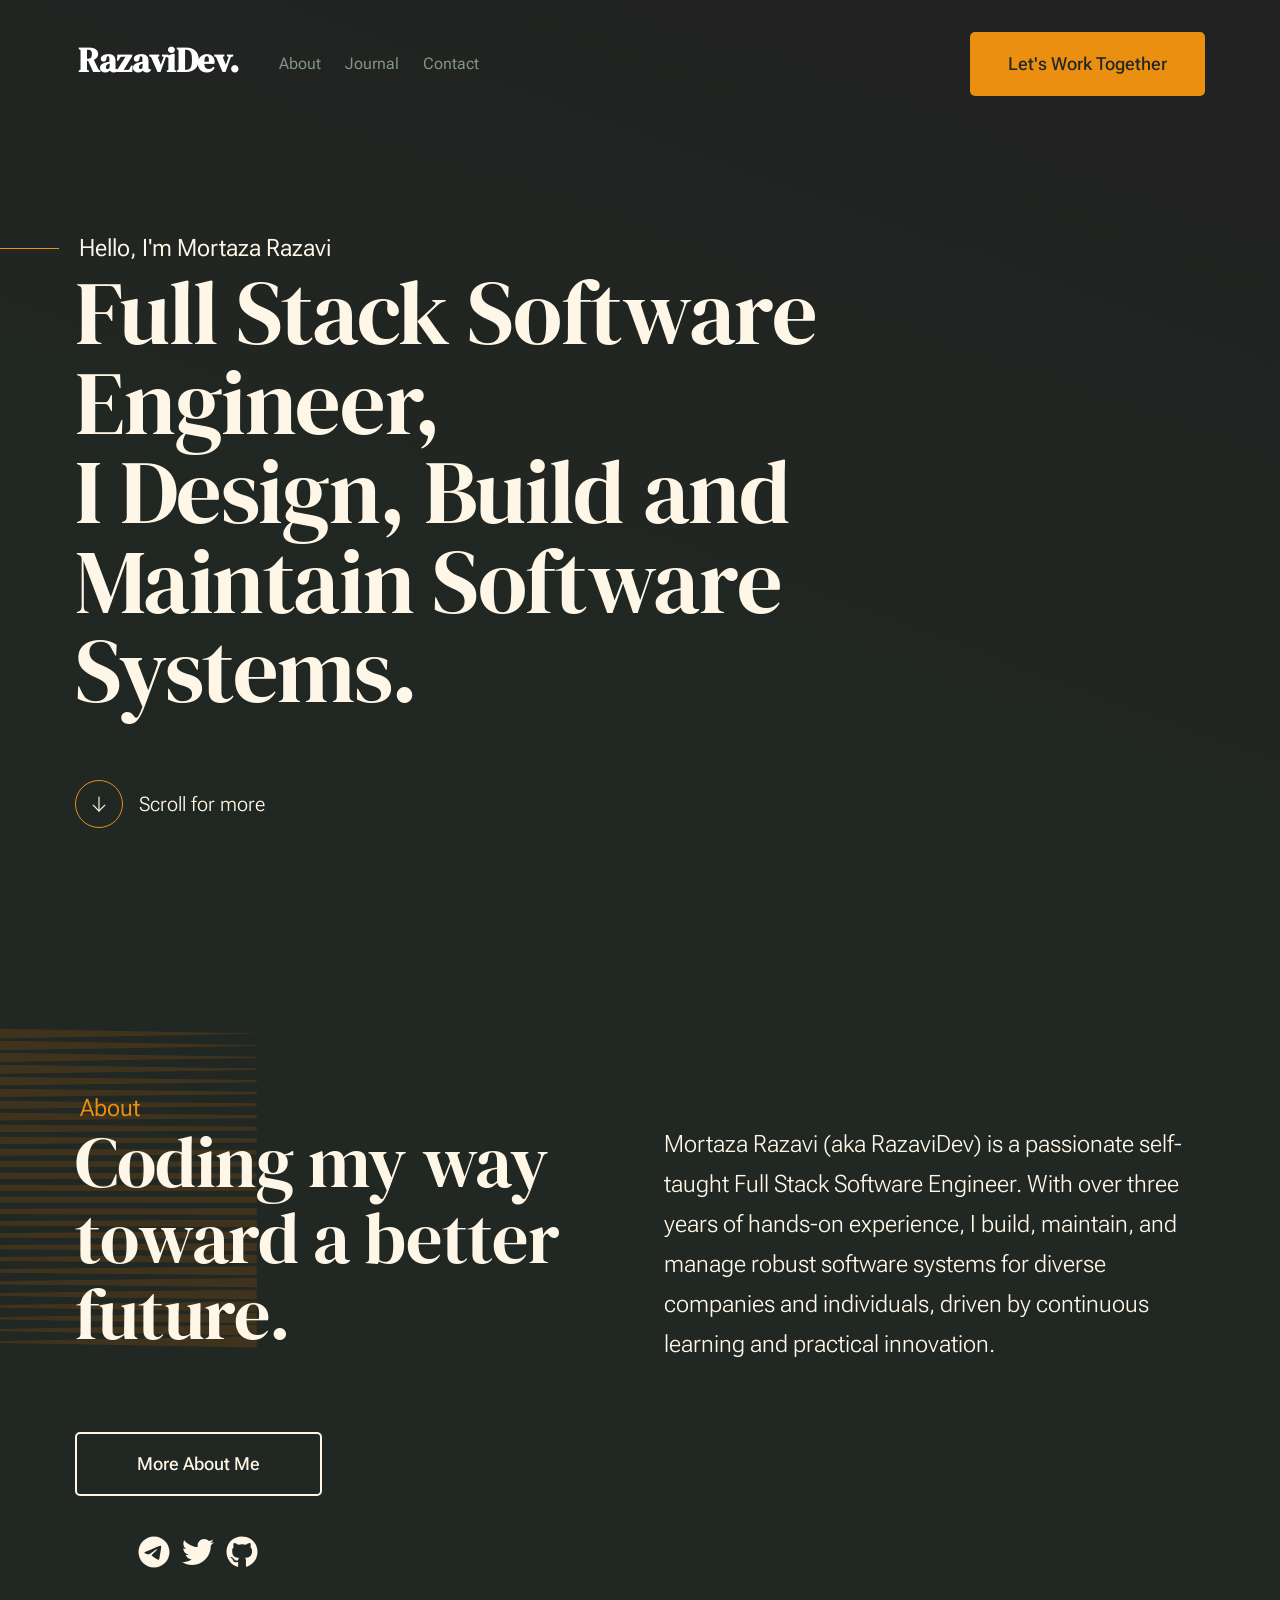
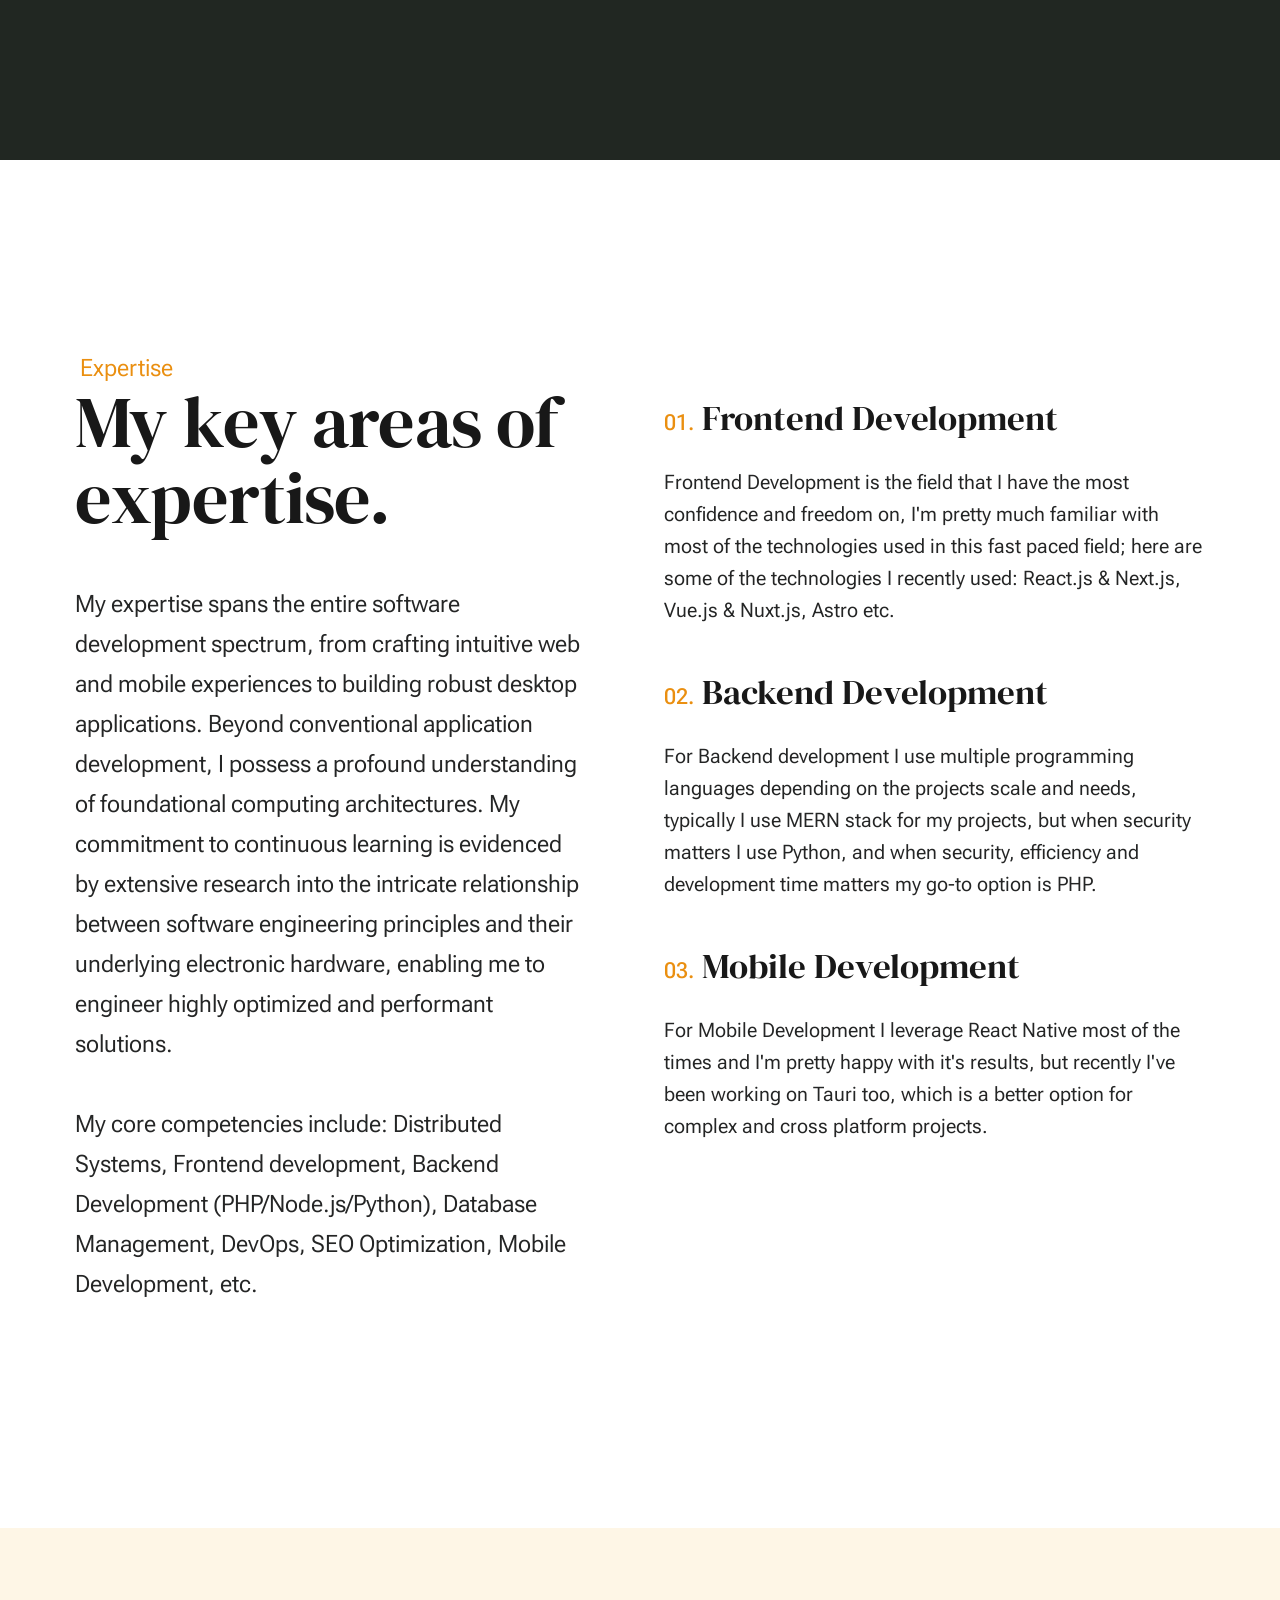
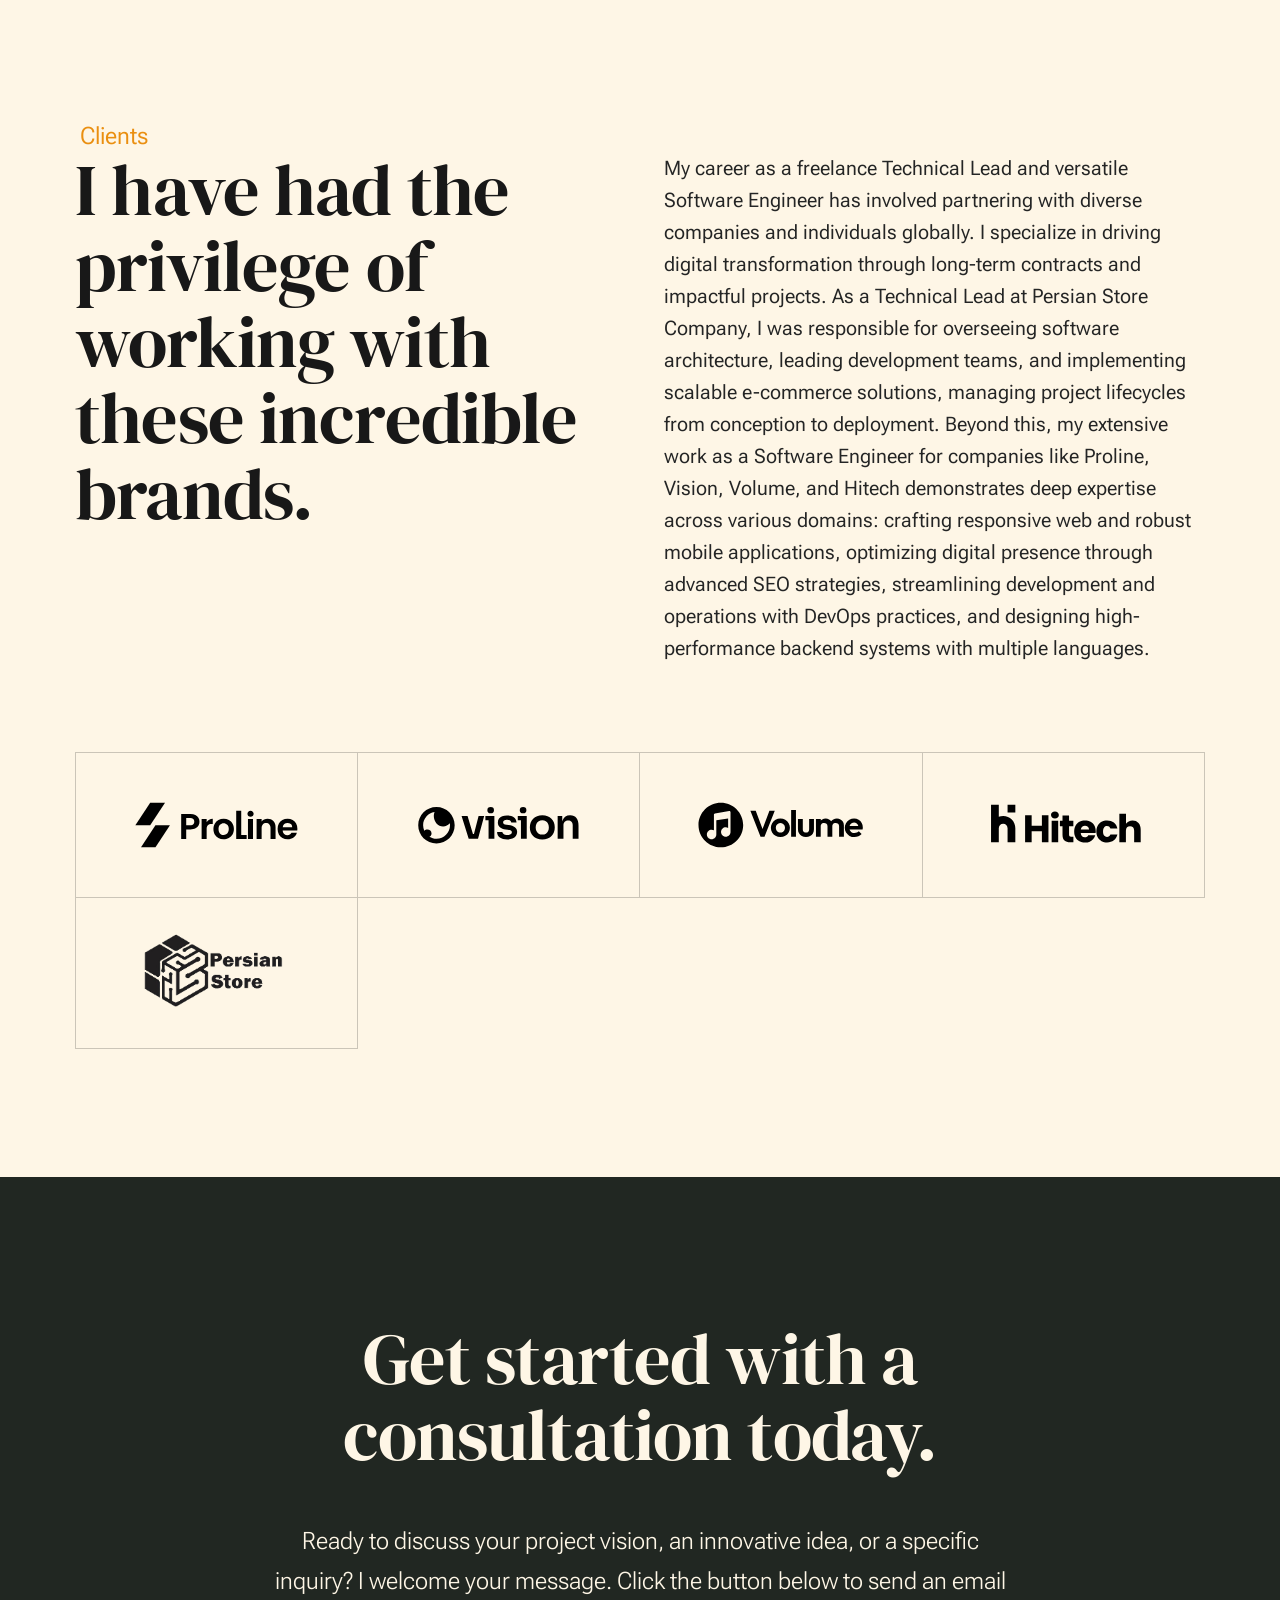
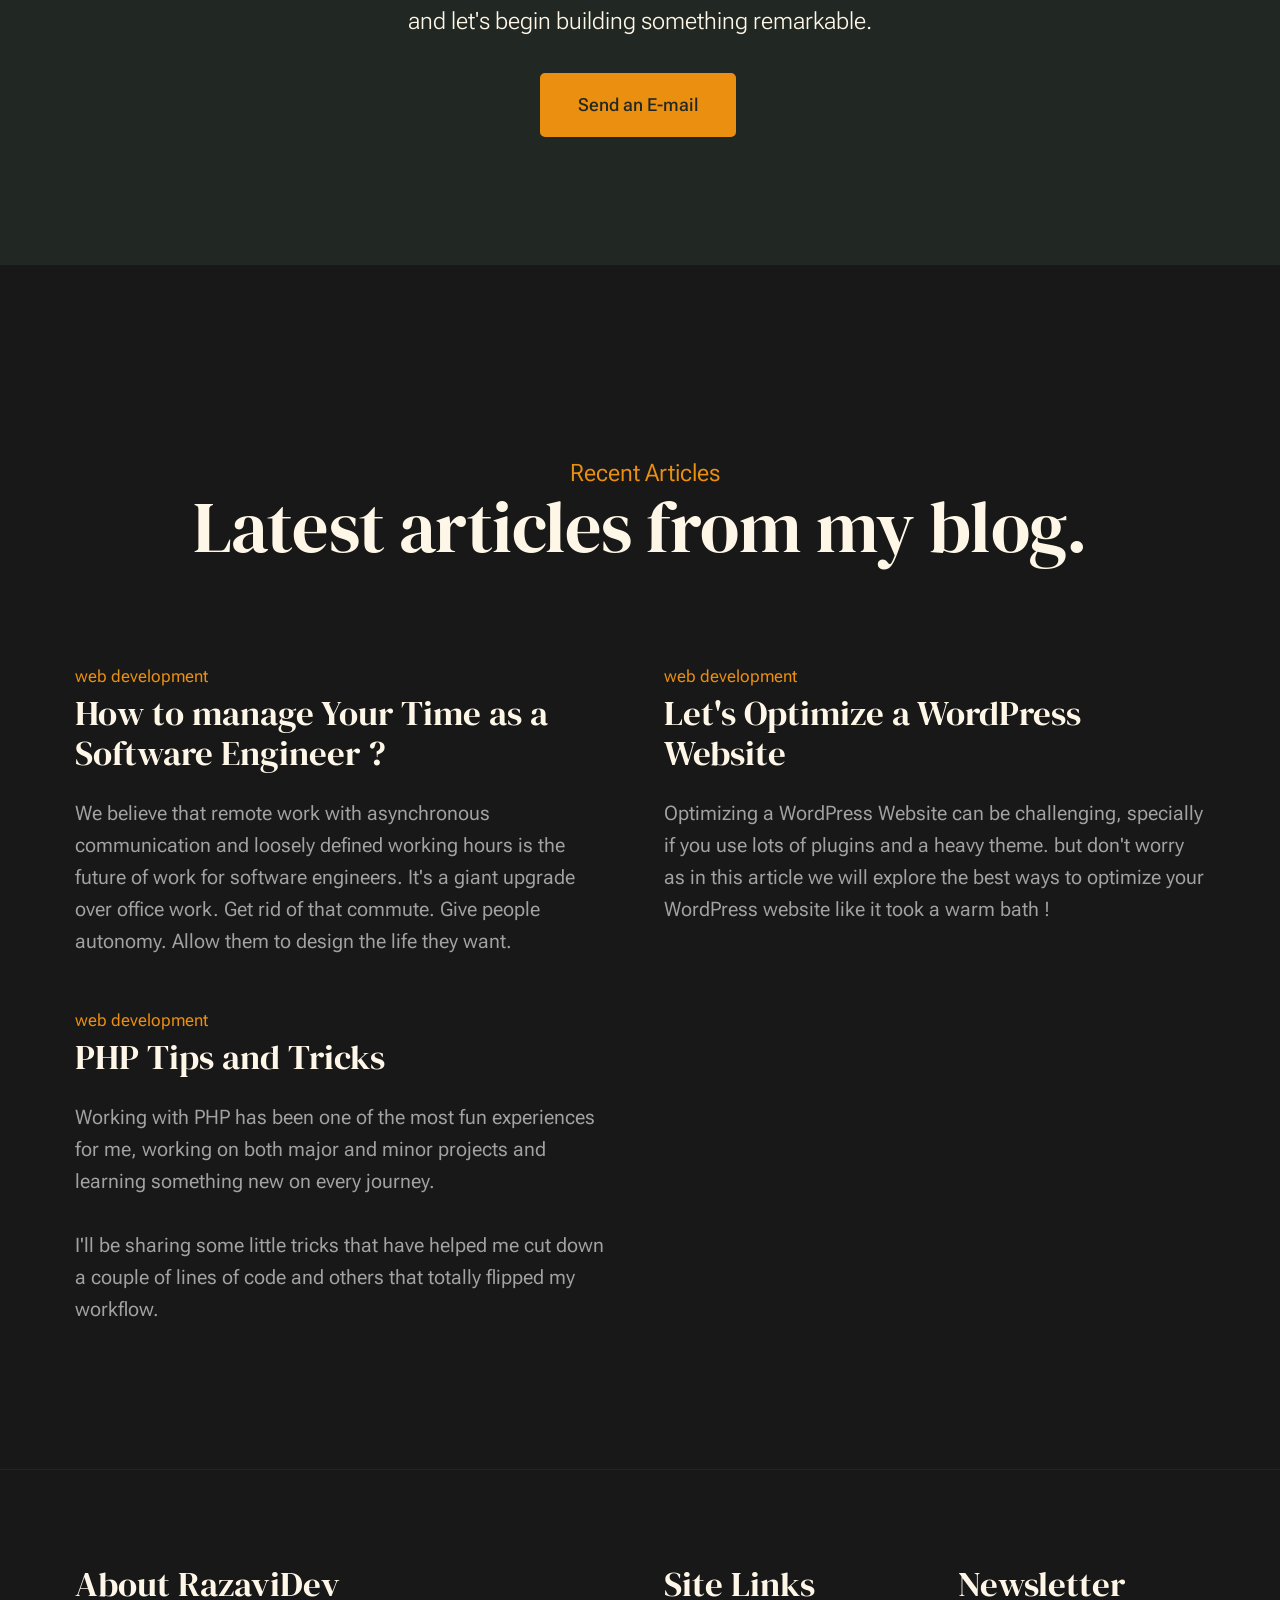
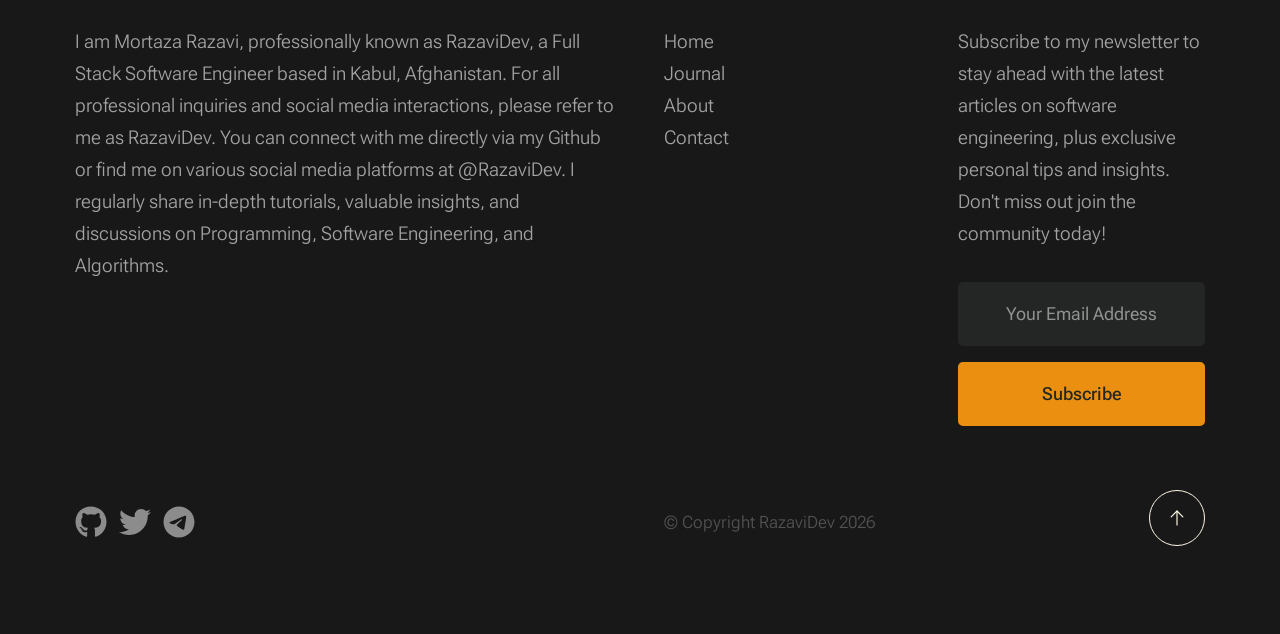
==== commit 17c3be23: "SEO & GEO optimization initialized" ====
--- a/index.html
+++ b/index.html
@@ -7,7 +7,97 @@
     ================================================== -->
     <meta charset="utf-8">
     <meta name="viewport" content="width=device-width, initial-scale=1">
-    <title>RazaviDev | Home</title>
+    <meta name="google-site-verification" content="2WJcjlLaJ2jo7GRcCLWhEs5BJ7fBAMJOG85YTGEdScU" />
+    <title>Mortaza Razavi (RazaviDev) | Full Stack Software Engineer</title>
+
+    <!-- SEO / discoverability
+    ================================================== -->
+    <meta name="description" content="Mortaza Razavi (RazaviDev) is a self-taught Full Stack Software Engineer who designs, builds and maintains robust web, mobile and desktop software. Explore the portfolio and blog.">
+    <!-- meta keywords: Google no longer uses these, but Bing/Yandex and some AI agents still read them -->
+    <meta name="keywords" content="Mortaza Razavi, RazaviDev, full stack software engineer, freelance software engineer, web development, mobile development, desktop applications, PHP, Node.js, Python, React, Next.js, Vue.js, DevOps, SEO, software architecture, hire software engineer">
+    <meta name="author" content="Mortaza Razavi (RazaviDev)">
+    <link rel="canonical" href="https://razavidev.github.io/">
+    <meta name="robots" content="index, follow, max-snippet:-1, max-image-preview:large, max-video-preview:-1">
+
+    <!-- Open Graph (Facebook, LinkedIn, Discord, Slack, ...)
+    ================================================== -->
+    <meta property="og:type" content="website">
+    <meta property="og:site_name" content="RazaviDev">
+    <meta property="og:title" content="Mortaza Razavi (RazaviDev) | Full Stack Software Engineer">
+    <meta property="og:description" content="Mortaza Razavi (RazaviDev) is a self-taught Full Stack Software Engineer who designs, builds and maintains robust web, mobile and desktop software. Explore the portfolio and blog.">
+    <meta property="og:url" content="https://razavidev.github.io/">
+    <meta property="og:image" content="https://razavidev.github.io/images/wheel-1000.jpg">
+    <meta property="og:image:width" content="1000">
+    <meta property="og:image:height" content="625">
+    <meta property="og:image:alt" content="RazaviDev - Mortaza Razavi, Full Stack Software Engineer">
+    <meta property="og:locale" content="en_US">
+
+    <!-- Twitter / X
+    ================================================== -->
+    <meta name="twitter:card" content="summary_large_image">
+    <meta name="twitter:title" content="Mortaza Razavi (RazaviDev) | Full Stack Software Engineer">
+    <meta name="twitter:description" content="Mortaza Razavi (RazaviDev) is a self-taught Full Stack Software Engineer who designs, builds and maintains robust web, mobile and desktop software. Explore the portfolio and blog.">
+    <meta name="twitter:image" content="https://razavidev.github.io/images/wheel-1000.jpg">
+    <meta name="twitter:image:alt" content="RazaviDev - Mortaza Razavi, Full Stack Software Engineer">
+
+    <!-- Structured data (Schema.org / JSON-LD) -->
+    <script type="application/ld+json">
+    {
+      "@context": "https://schema.org",
+      "@type": "Person",
+      "@id": "https://razavidev.github.io/#person",
+      "name": "Mortaza Razavi",
+      "additionalName": "RazaviDev",
+      "url": "https://razavidev.github.io/",
+      "jobTitle": "Full Stack Software Engineer",
+      "address": {
+        "@type": "PostalAddress",
+        "addressLocality": "Kabul",
+        "addressCountry": "Afghanistan"
+      },
+      "sameAs": [
+        "https://github.com/razavidev",
+        "https://twitter.com/razavidev",
+        "https://t.me/razavidev"
+      ],
+      "knowsAbout": [
+        "Software Engineering",
+        "Distributed Systems",
+        "Frontend Development",
+        "Backend Development",
+        "PHP",
+        "Node.js",
+        "Python",
+        "React.js",
+        "Next.js"
+      ]
+    }
+    </script>
+
+    <!-- Structured data (Schema.org / JSON-LD): WebSite -->
+    <script type="application/ld+json">
+    {
+      "@context": "https://schema.org",
+      "@type": "WebSite",
+      "name": "RazaviDev",
+      "alternateName": "Mortaza Razavi - Full Stack Software Engineer",
+      "url": "https://razavidev.github.io/",
+      "description": "Mortaza Razavi (RazaviDev) is a self-taught Full Stack Software Engineer who designs, builds and maintains robust web, mobile and desktop software. Explore the portfolio and blog.",
+      "inLanguage": "en",
+      "author": {
+        "@type": "Person",
+        "@id": "https://razavidev.github.io/#person",
+        "name": "Mortaza Razavi",
+        "url": "https://razavidev.github.io/about.html"
+      },
+      "publisher": {
+        "@type": "Person",
+        "@id": "https://razavidev.github.io/#person",
+        "name": "Mortaza Razavi",
+        "url": "https://razavidev.github.io/"
+      }
+    }
+    </script>
 
     <script>
         document.documentElement.classList.remove('no-js');
@@ -28,6 +118,7 @@
 
 </head>
 
+    <!-- force re-deploy -->
 
 <body id="top" cz-shortcut-listen="true" class="ss-show">
 
@@ -99,8 +190,8 @@
 
                         <div class="s-intro__content-text">
                             <div class="s-intro__content-pretitle text-pretitle">Hello, I'm Mortaza Razavi</div>
-                            <h1 class="s-intro__content-title">A Full Stack Software Engineer, <br>
-                                I Develop and Maintain Software Systems.<br>
+                            <h1 class="s-intro__content-title">Full Stack Software Engineer, <br>
+                                I Design, Build and Maintain Software Systems.<br>
                             </h1>
                         </div> <!-- s-intro__content-text -->
 
@@ -422,7 +513,7 @@
                             your message. Click the button below to send an email and let's begin building something
                             remarkable.
                         </p>
-                        <a href="mailto:m.razavi.dev@gmail.com" class="btn btn--primary">Send an E-mail</a>
+                        <a href="mailto:mr.razavidev@gmail.com" class="btn btn--primary">Send an E-mail</a>
 
                     </div>
 
@@ -470,7 +561,7 @@
                                     <a href="/blog.html">web development</a>
                                 </div>
                                 <h3 class="blog-card__title"><a
-                                        href="./blog/lets-optimize-a-wordpress-website.html">Lets Optimize a WordPress
+                                        href="./blog/lets-optimize-a-wordpress-website.html">Let&#39;s Optimize a WordPress
                                         Website</a></h3>
                             </div>
                             <div class="blog-card__text">
@@ -627,4 +718,4 @@
     </div>
 </body>
 
-</html>+</html>
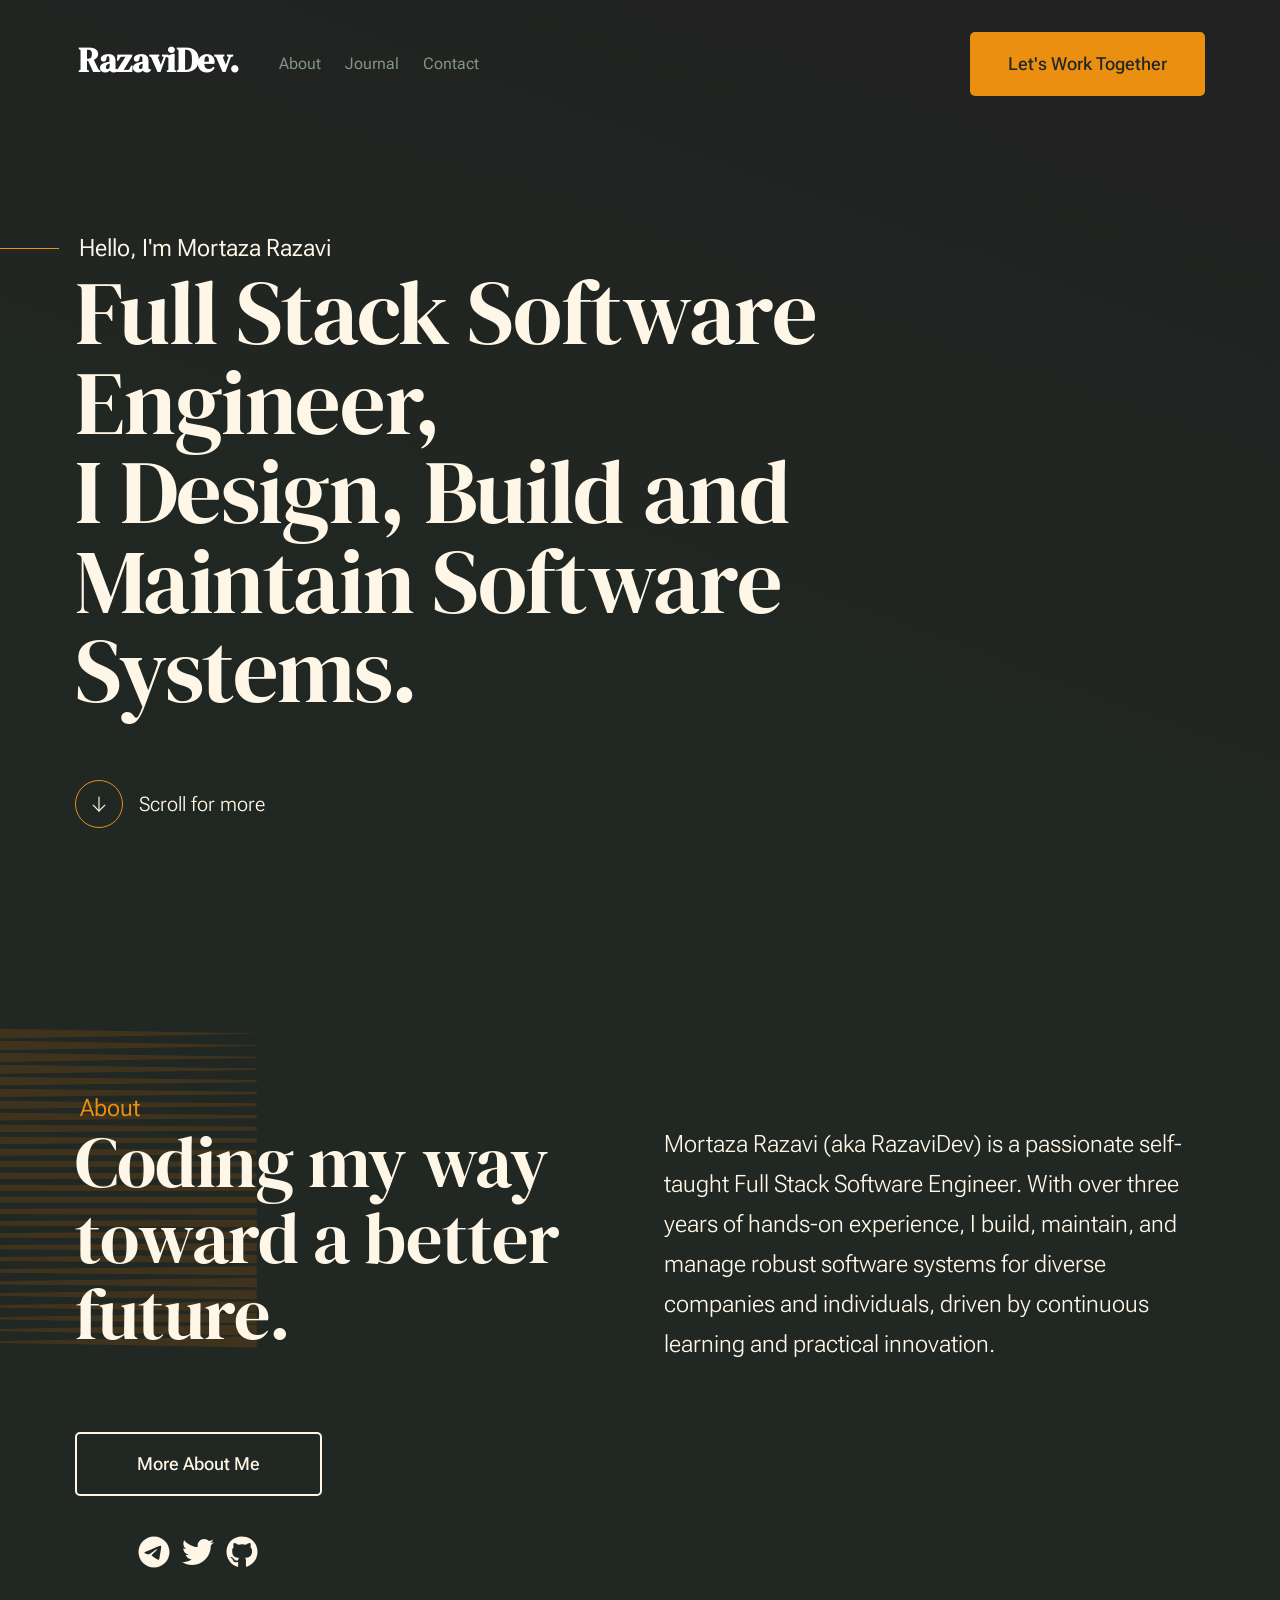
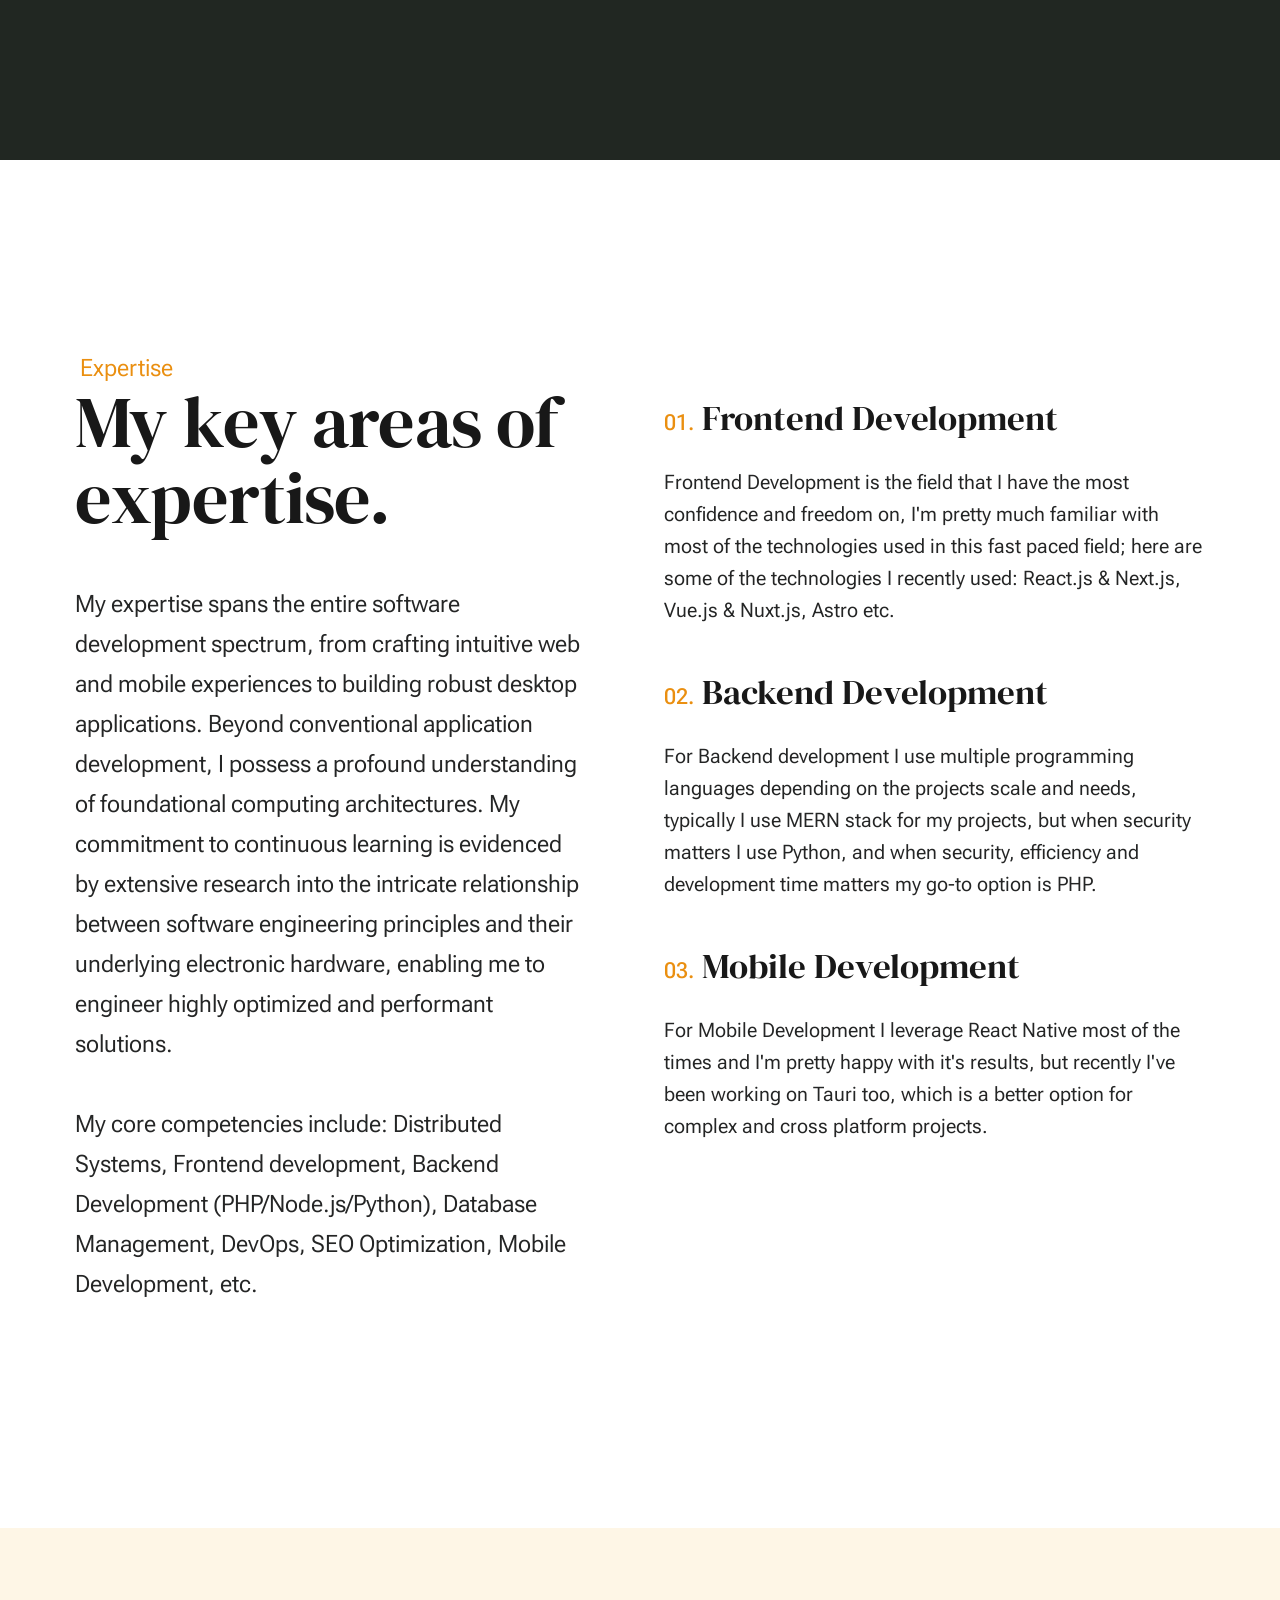
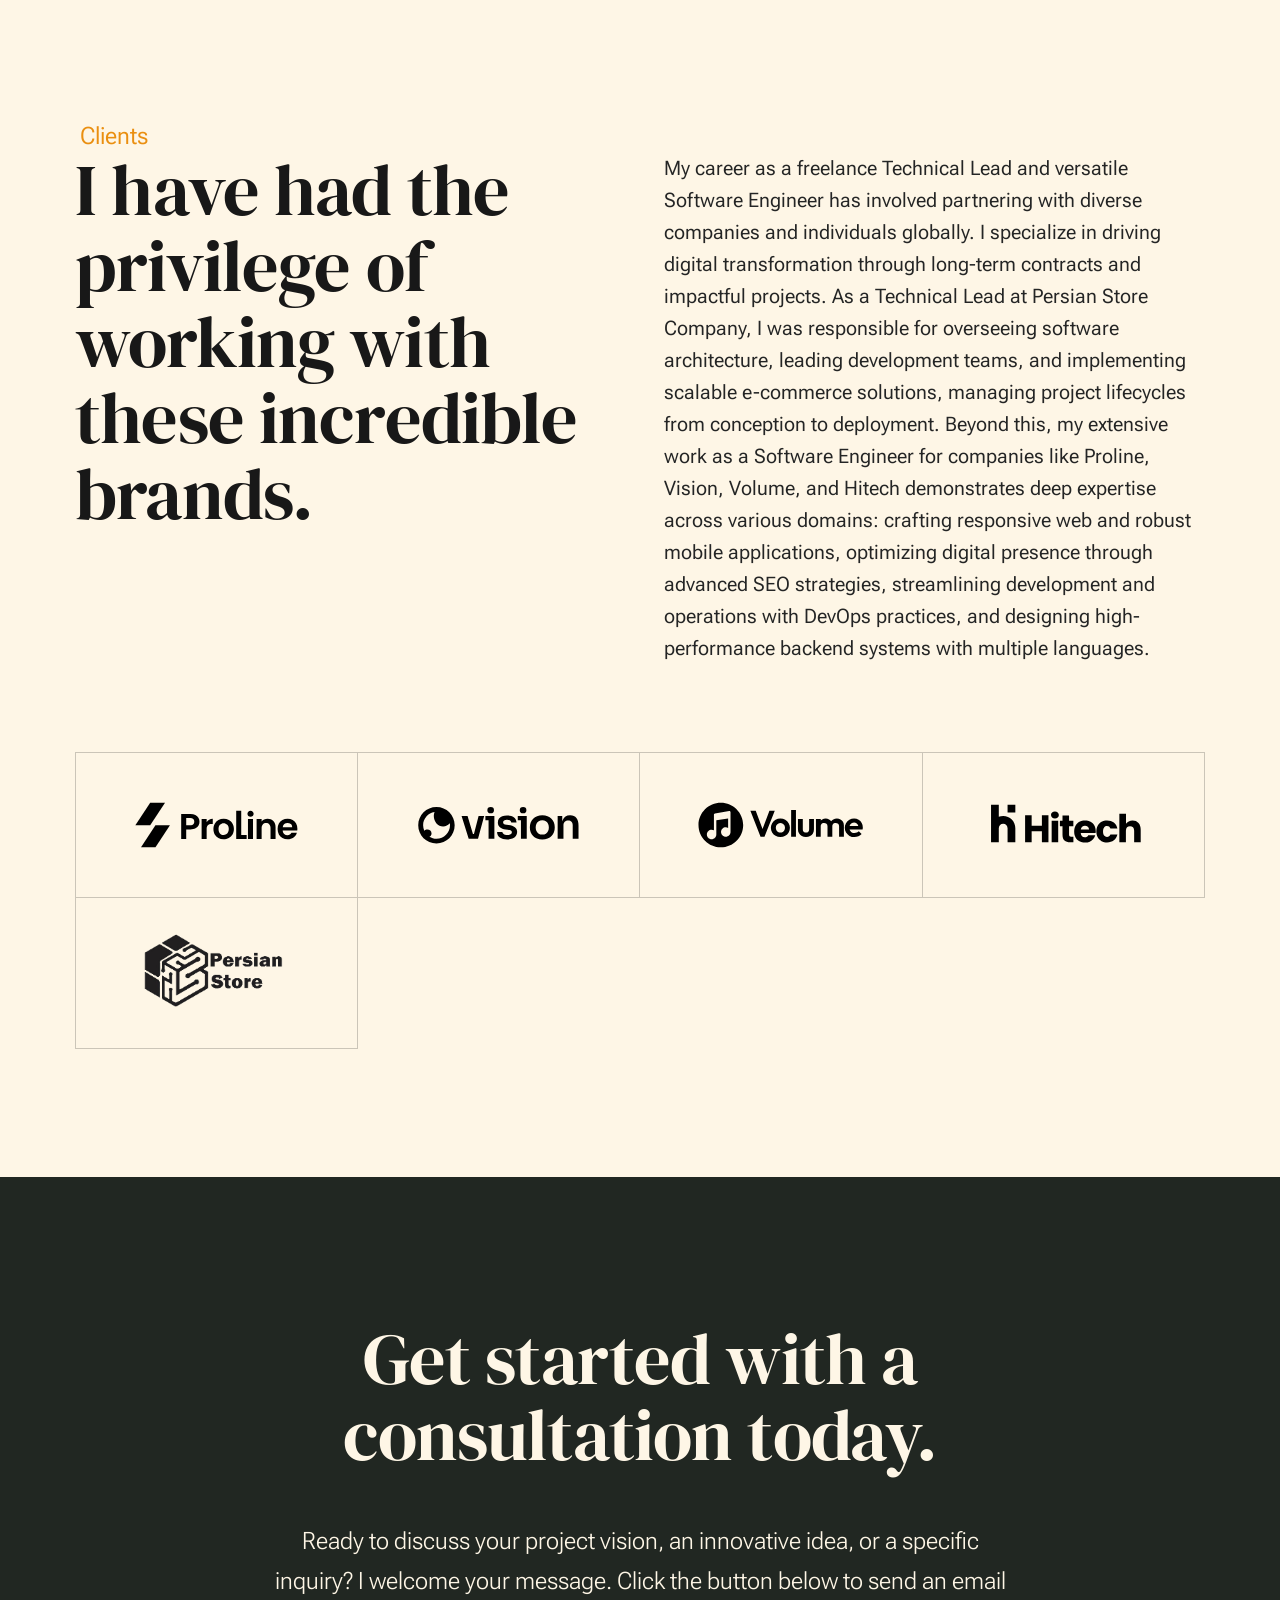
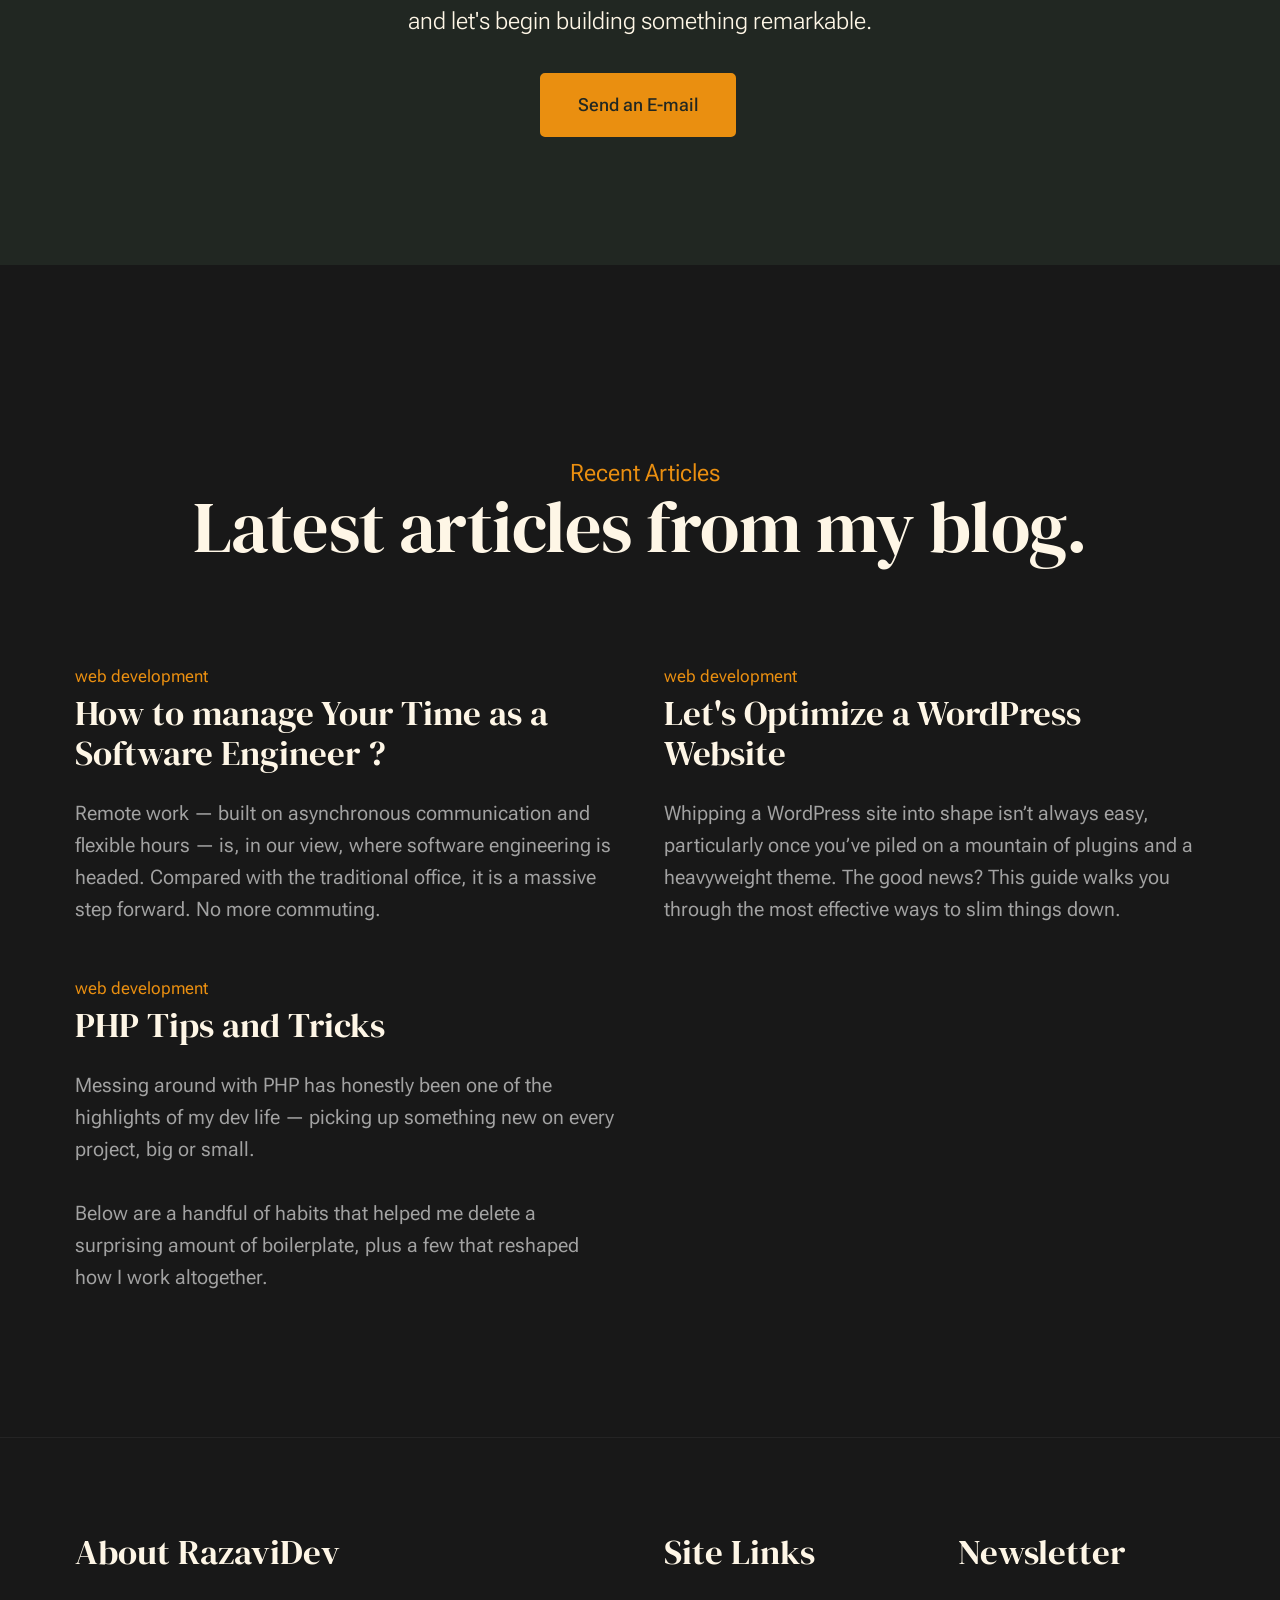
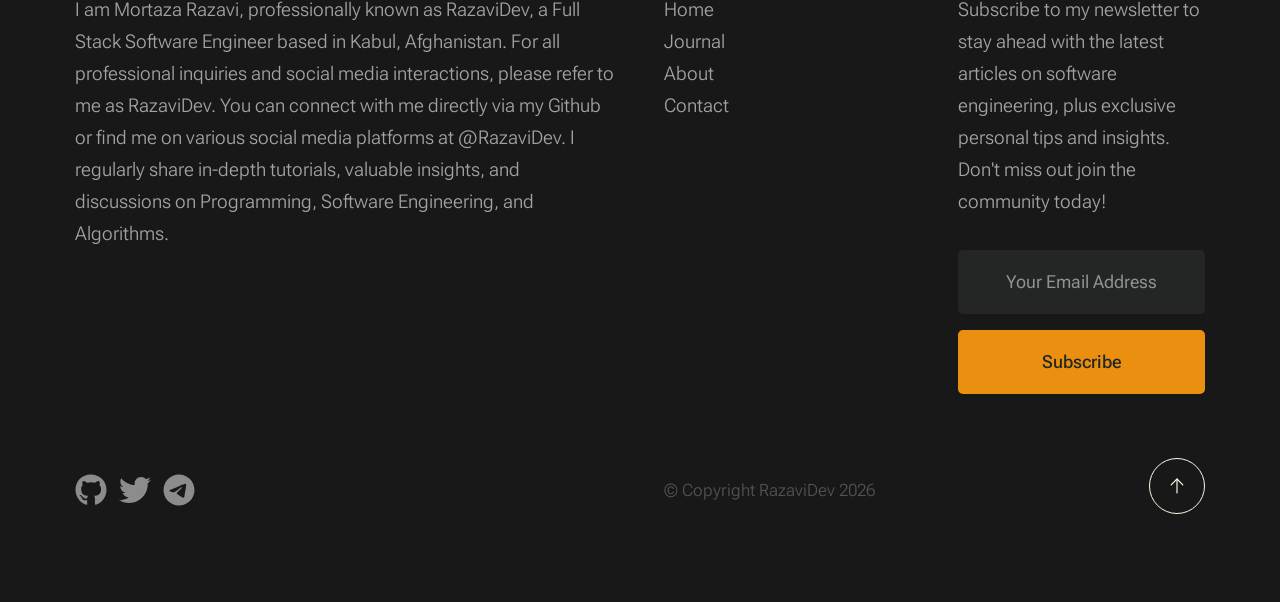
==== commit 637f806d: "Add Resume" ====
--- a/index.html
+++ b/index.html
@@ -548,10 +548,9 @@
                                         manage Your Time as a Software Engineer ?</a></h3>
                             </div>
                             <div class="blog-card__text">
-                                <p>We believe that remote work with asynchronous communication and loosely defined
-                                    working hours is the future of work for software engineers. It's a giant upgrade
-                                    over office work. Get rid of that commute. Give people autonomy. Allow them to
-                                    design the life they want.</p>
+                                <p>Remote work — built on asynchronous communication and flexible hours — is,
+                                    in our view, where software engineering is headed. Compared with the traditional
+                                    office, it is a massive step forward. No more commuting.</p>
                             </div>
                         </div>
 
@@ -565,11 +564,9 @@
                                         Website</a></h3>
                             </div>
                             <div class="blog-card__text">
-                                <p> Optimizing a WordPress Website can be challenging, specially if you use lots of
-                                    plugins and
-                                    a heavy theme. but don't worry as in this article we will explore the best ways to
-                                    optimize
-                                    your WordPress website like it took a warm bath !</p>
+                                <p>Whipping a WordPress site into shape isn’t always easy, particularly once you’ve
+                                    piled on a mountain of plugins and a heavyweight theme. The good news? This guide
+                                    walks you through the most effective ways to slim things down.</p>
                             </div>
                         </div>
 
@@ -582,11 +579,11 @@
                                         href="./blog/php-tips-and-tricks.html">PHP Tips and Tricks</a></h3>
                             </div>
                             <div class="blog-card__text">
-                            <p>Working with PHP has been one of the most fun experiences for me, working on both major
-                                and minor projects and learning something new on every journey.</p>
-
-                            <p>I'll be sharing some little tricks that have helped me cut down a couple of lines of code
-                                and others that totally flipped my workflow.</p>
+                            <p>Messing around with PHP has honestly been one of the highlights of my dev life —
+                                picking up something new on every project, big or small.</p>
+
+                            <p>Below are a handful of habits that helped me delete a surprising amount of boilerplate,
+                                plus a few that reshaped how I work altogether.</p>
                             </div>
                         </div>
 
